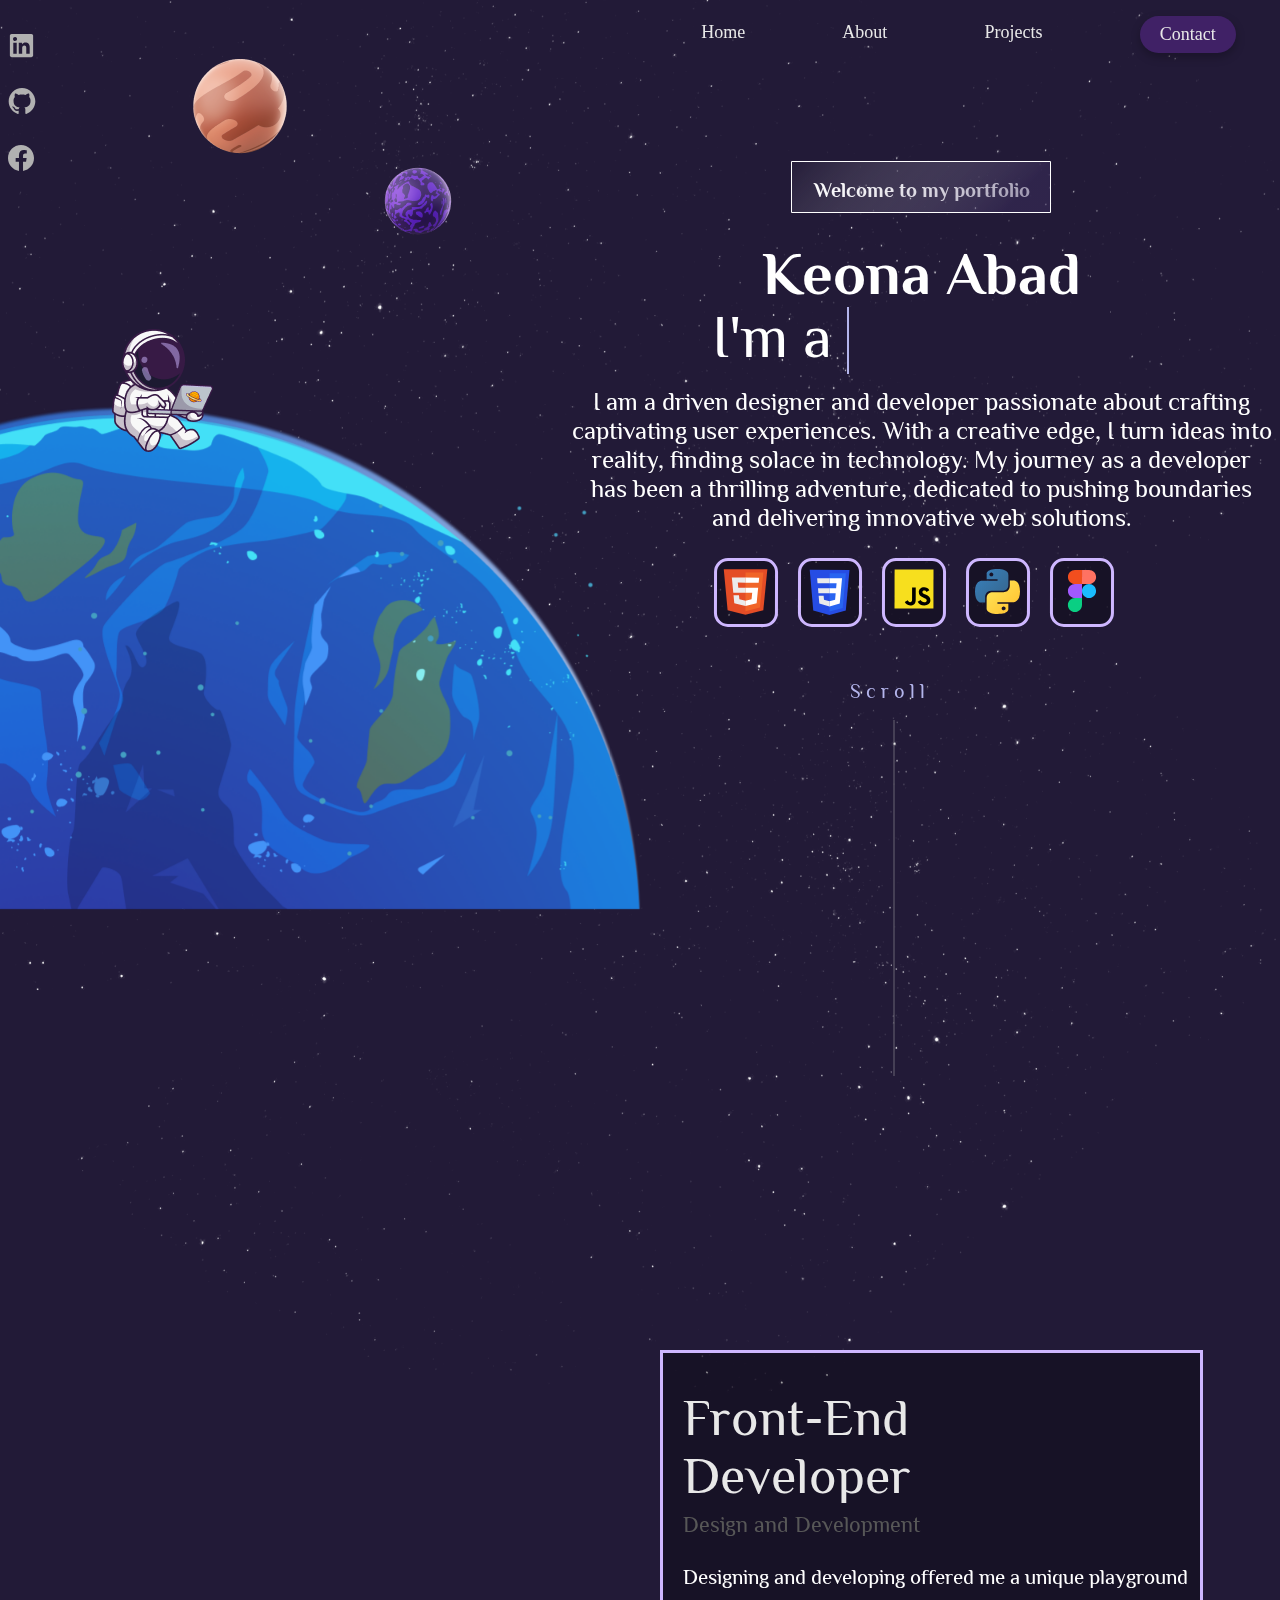
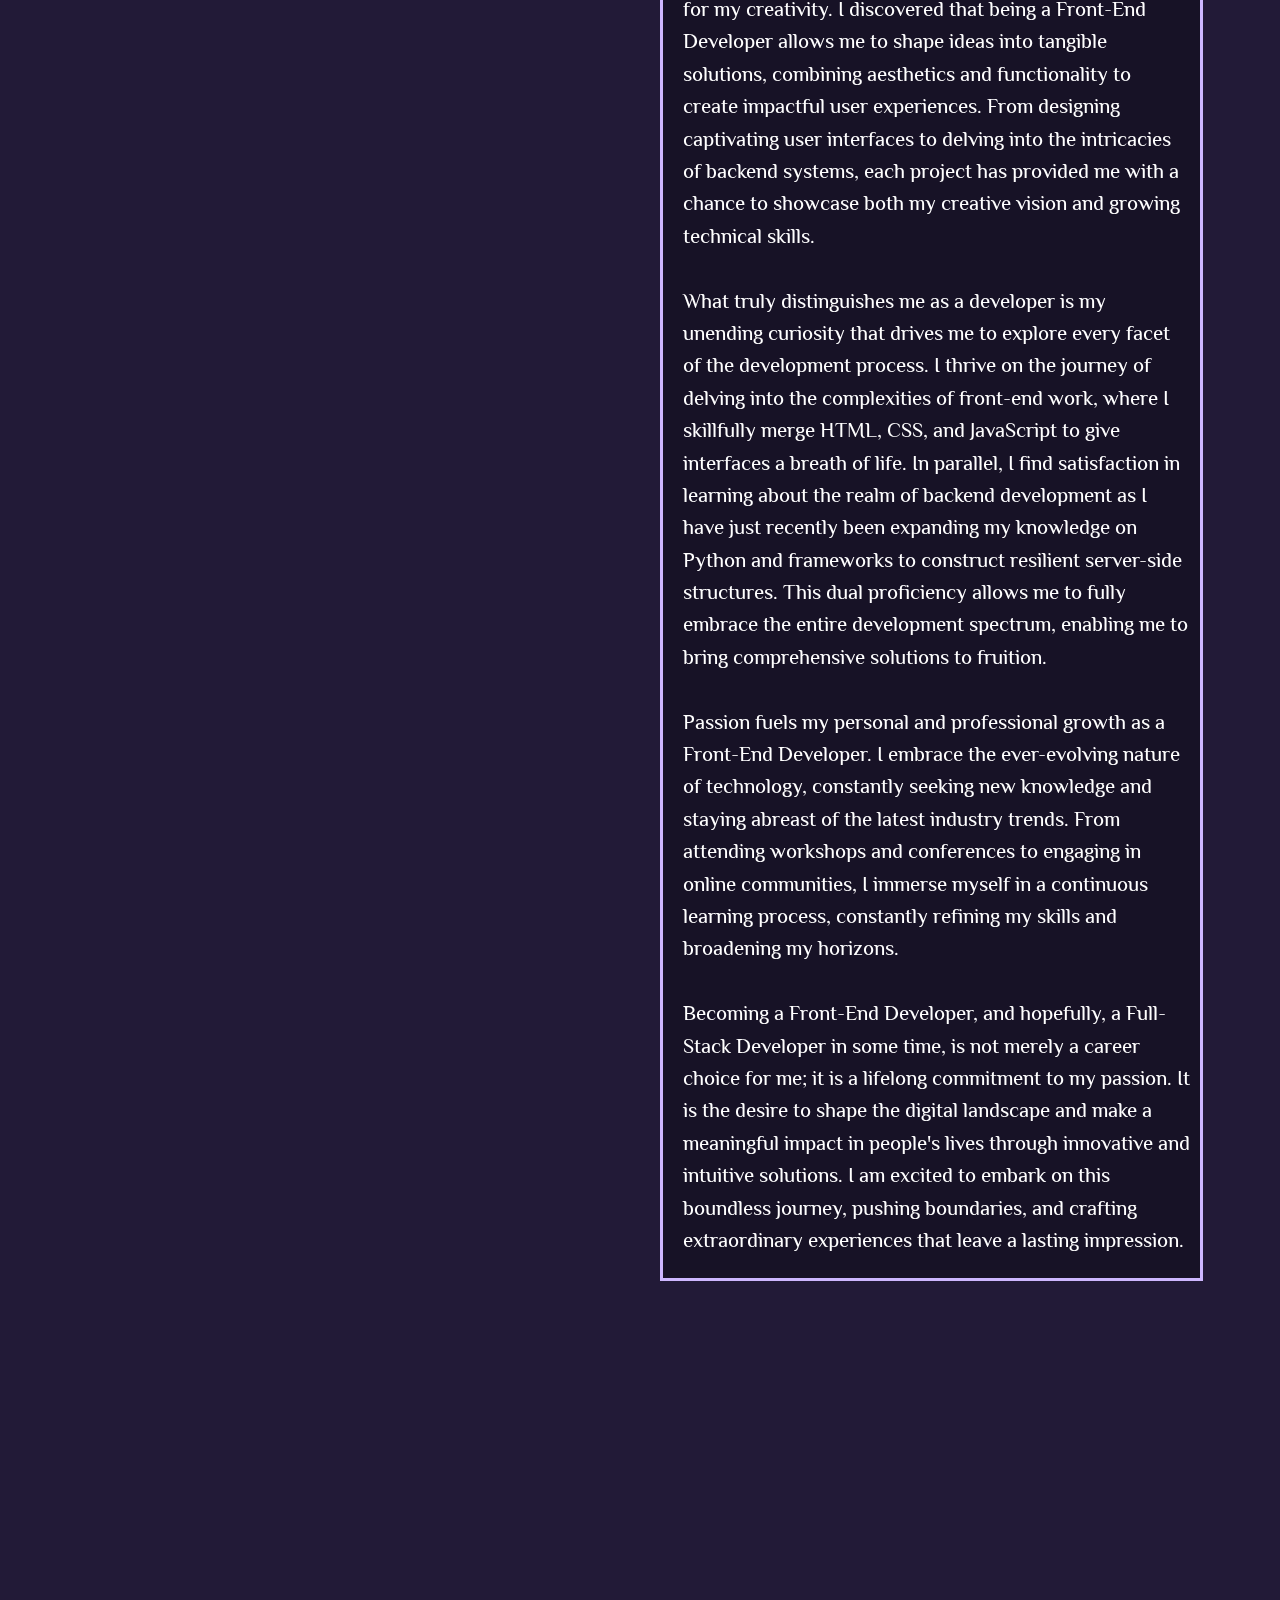
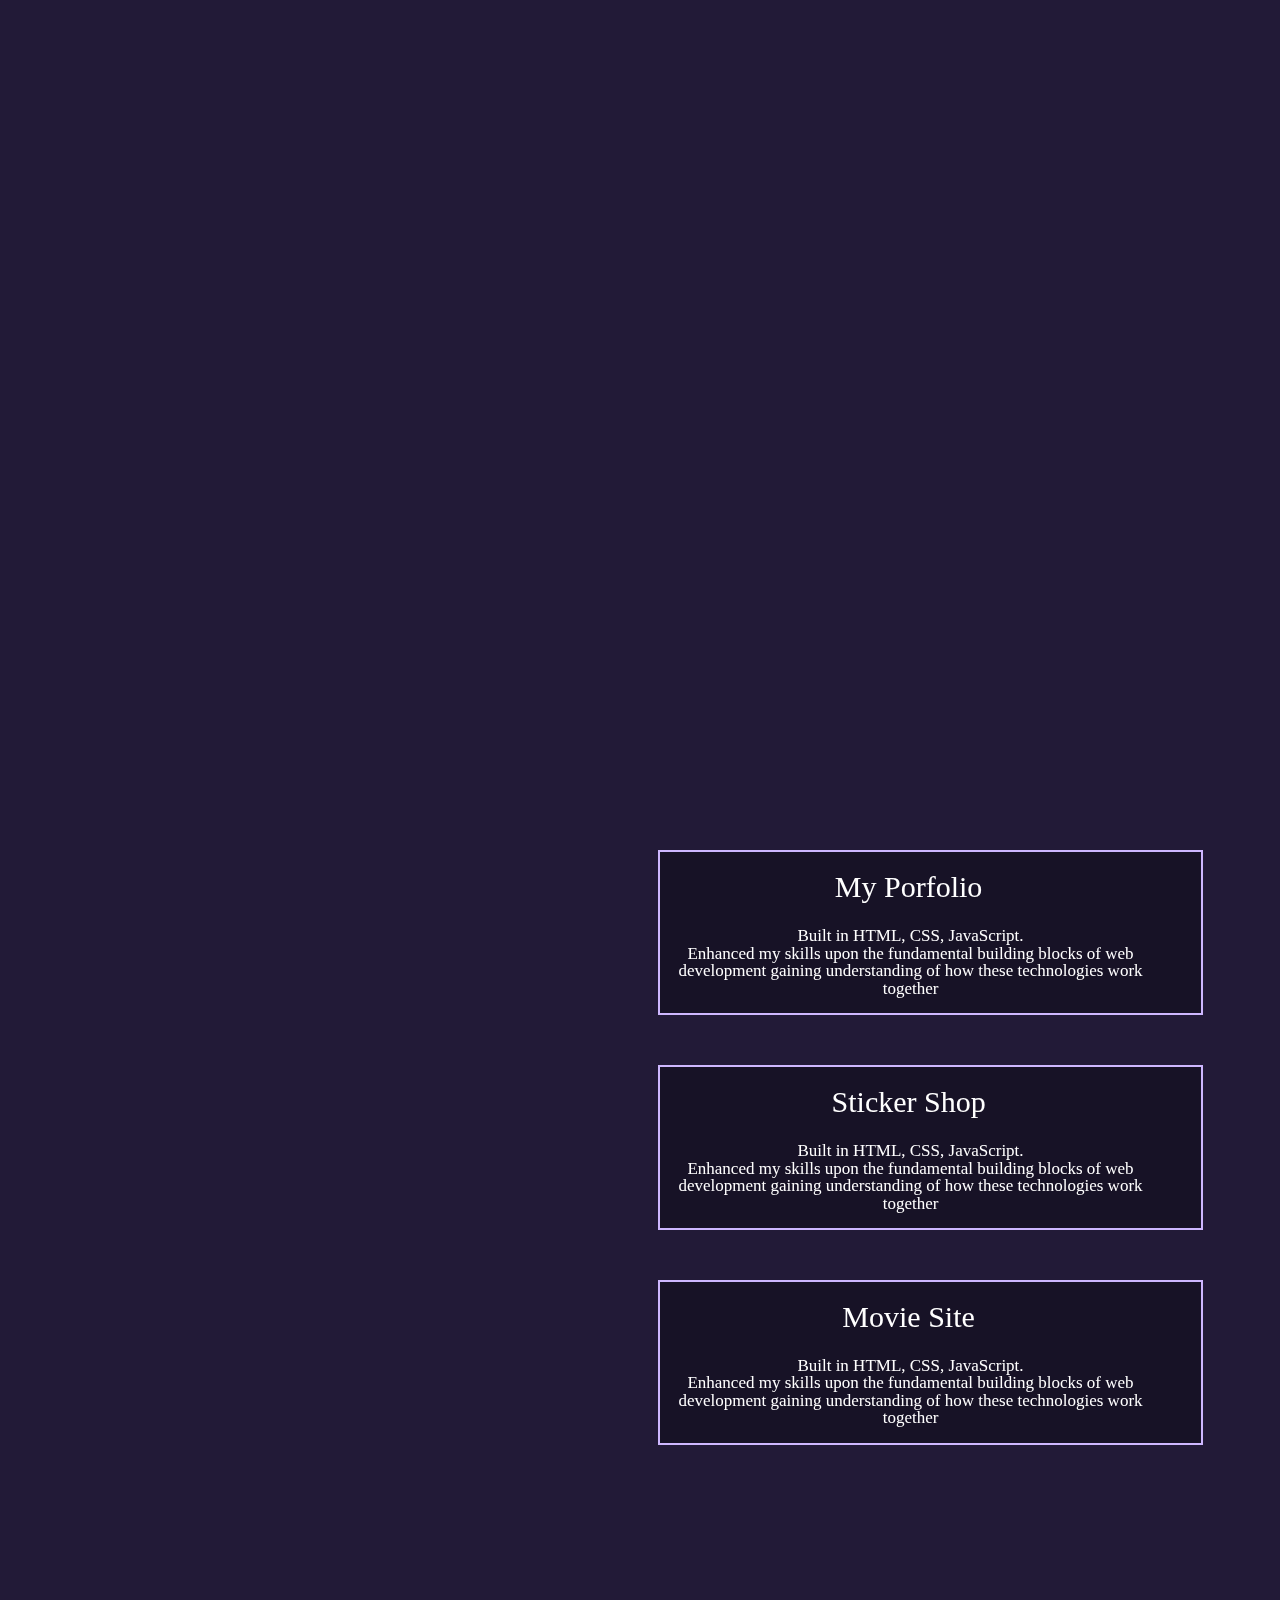
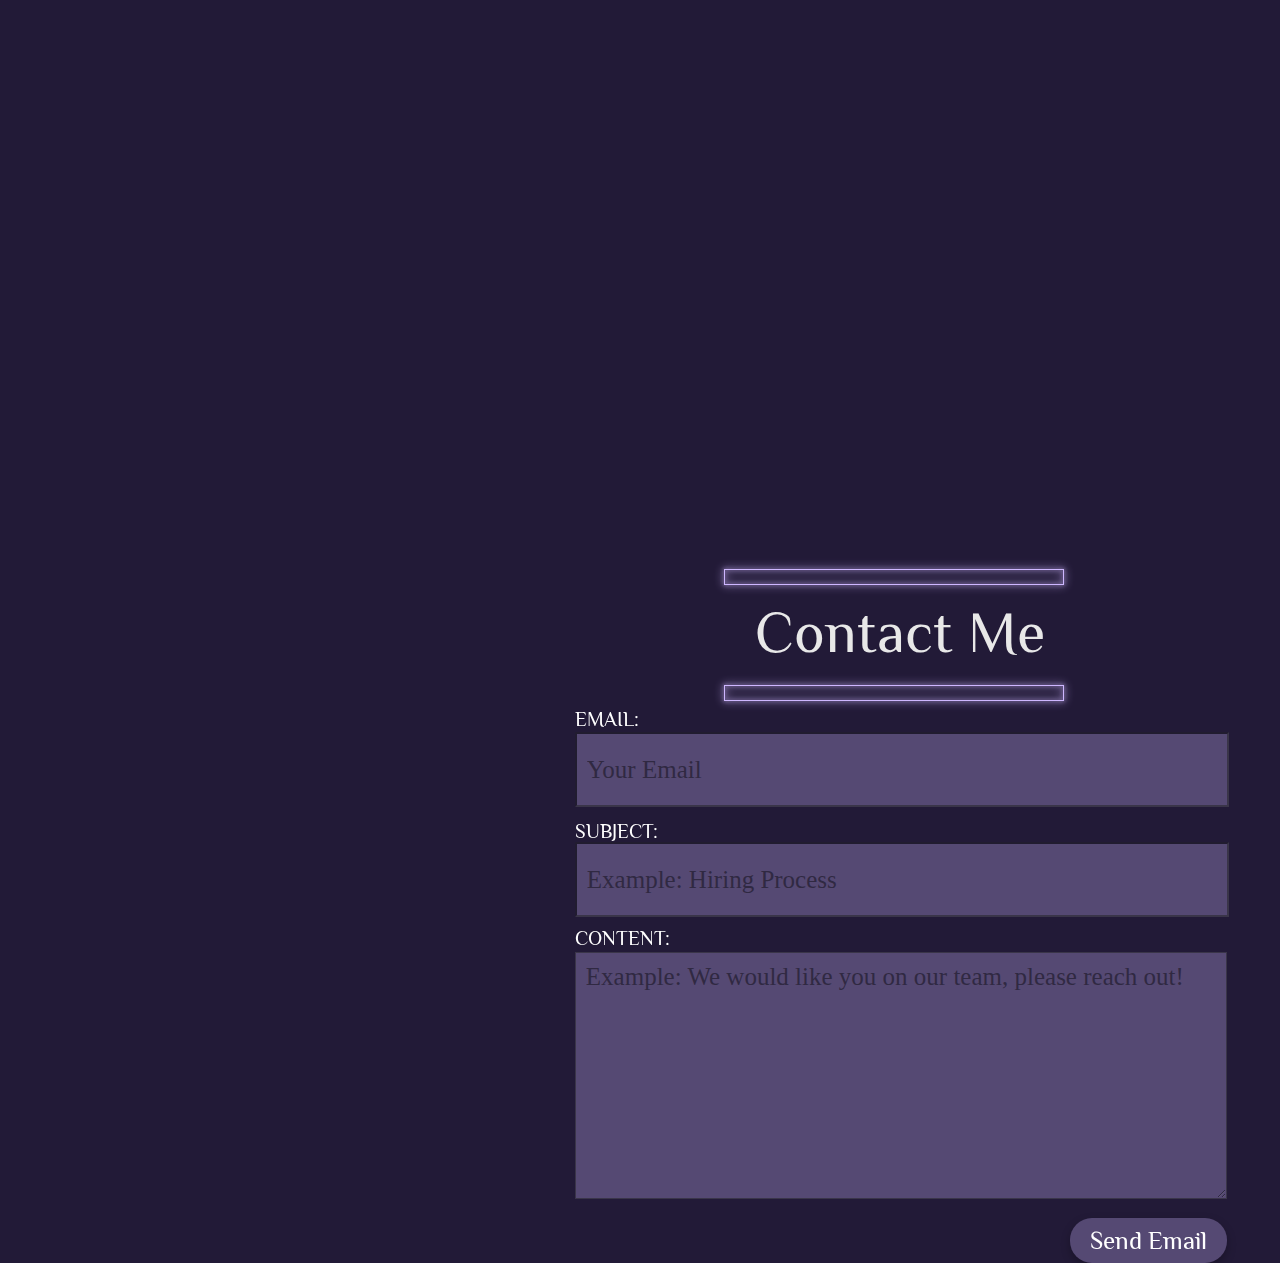
==== index.html @ b6c225ae "fixing up domains" ====
<!-- Main HTML -->
<!DOCTYPE html>
<html>
<head>
    <meta charset="utf-8">
    <meta name="viewport" content="width=device-width, initial-scale=1.0">

    <title> Keona Abad's Portfolio </title>

    <link rel="preconnect" href="https://fonts.googleapis.com">
    <link rel="preconnect" href="https://fonts.gstatic.com" crossorigin>
    <link href="https://fonts.googleapis.com/css2?family=Philosopher&display=swap" rel="stylesheet">
    
    <link rel="stylesheet" href="style.css">
</head>
<body>



<section id="Home" class="top-of-the-page"></section>





<!-- Navigation -->

<div class="navigation-bar" id="navigation-bar">
  <nav>
    <div class="navigation-bar-text">
      <a class="home-button" href="#Home">Home</a> 
      <a class="about-button" href="#About">About</a>
      <a class="projects-button" href="#Projects">Projects</a>
      <a class="contact-button" href="#Contact">Contact </a>
    </div>  
  </nav>
  
  <!-- Social Media Icons -->

<div class="social-media-container"> 
  <a href="https://www.linkedin.com/in/keona-abad-670a31284/" target="_blank">
      <svg class="linkedin" xmlns="http://www.w3.org/2000/svg" width="31" height="31" viewBox="0 0 31 31" fill="none">
          <path d="M27.125 5.58456V25.4154C27.125 25.8688 26.9449 26.3037 26.6243 26.6243C26.3037 26.9449 25.8688 27.125 25.4154 27.125H5.58456C5.13116 27.125 4.69632 26.9449 4.37572 26.6243C4.05511 26.3037 3.875 25.8688 3.875 25.4154V5.58456C3.875 5.13116 4.05511 4.69632 4.37572 4.37572C4.69632 4.05511 5.13116 3.875 5.58456 3.875L25.4154 3.875C25.8688 3.875 26.3037 4.05511 26.6243 4.37572C26.9449 4.69632 27.125 5.13116 27.125 5.58456V5.58456ZM10.7132 12.7647H7.29412V23.7059H10.7132V12.7647ZM11.021 9.00368C11.0228 8.74505 10.9736 8.4886 10.8763 8.24897C10.779 8.00934 10.6354 7.79122 10.4538 7.60707C10.2722 7.42292 10.0561 7.27635 9.81785 7.17572C9.57959 7.07509 9.32385 7.02238 9.06522 7.02059H9.00368C8.47773 7.02059 7.97332 7.22952 7.60142 7.60142C7.22952 7.97332 7.02059 8.47773 7.02059 9.00368C7.02059 9.52962 7.22952 10.034 7.60142 10.4059C7.97332 10.7778 8.47773 10.9868 9.00368 10.9868V10.9868C9.26232 10.9931 9.51969 10.9485 9.76107 10.8553C10.0024 10.7622 10.2231 10.6224 10.4104 10.444C10.5978 10.2655 10.7481 10.0519 10.8529 9.81533C10.9576 9.57876 11.0147 9.32387 11.021 9.06522V9.00368ZM23.7059 17.0591C23.7059 13.7699 21.6134 12.4912 19.5346 12.4912C18.8539 12.4571 18.1762 12.6021 17.5691 12.9116C16.962 13.2212 16.4466 13.6845 16.0744 14.2554H15.9787V12.7647H12.7647V23.7059H16.1838V17.8865C16.1344 17.2905 16.3221 16.6991 16.7063 16.2407C17.0904 15.7824 17.6398 15.4941 18.2353 15.4385H18.3652C19.4525 15.4385 20.2594 16.1223 20.2594 17.8455V23.7059H23.6785L23.7059 17.0591Z" fill="#B1B1B1"/>
      </svg>
  </a>
  <a href="https://github.com/keonaabad" target="_blank">
      <svg class="github" xmlns="http://www.w3.org/2000/svg" width="32" height="32" viewBox="0 0 32 32" fill="none">
          <path fill-rule="evenodd" clip-rule="evenodd" d="M16 2.99559C8.63335 2.99559 2.66669 8.96226 2.66669 16.3289C2.66669 22.2289 6.48335 27.2123 11.7834 28.9789C12.45 29.0956 12.7 28.6956 12.7 28.3456C12.7 28.0289 12.6834 26.9789 12.6834 25.8623C9.33335 26.4789 8.46669 25.0456 8.20002 24.2956C8.05002 23.9123 7.40002 22.7289 6.83335 22.4123C6.36669 22.1623 5.70002 21.5456 6.81669 21.5289C7.86669 21.5123 8.61669 22.4956 8.86669 22.8956C10.0667 24.9123 11.9834 24.3456 12.75 23.9956C12.8667 23.1289 13.2167 22.5456 13.6 22.2123C10.6334 21.8789 7.53335 20.7289 7.53335 15.6289C7.53335 14.1789 8.05002 12.9789 8.90002 12.0456C8.76669 11.7123 8.30002 10.3456 9.03335 8.51226C9.03335 8.51226 10.15 8.16226 12.7 9.87892C13.7667 9.57892 14.9 9.42892 16.0334 9.42892C17.1667 9.42892 18.3 9.57892 19.3667 9.87892C21.9167 8.14559 23.0334 8.51226 23.0334 8.51226C23.7667 10.3456 23.3 11.7123 23.1667 12.0456C24.0167 12.9789 24.5334 14.1623 24.5334 15.6289C24.5334 20.7456 21.4167 21.8789 18.45 22.2123C18.9334 22.6289 19.35 23.4289 19.35 24.6789C19.35 26.4623 19.3334 27.8956 19.3334 28.3456C19.3334 28.6956 19.5834 29.1123 20.25 28.9789C22.8969 28.0854 25.197 26.3842 26.8264 24.115C28.4559 21.8457 29.3326 19.1226 29.3334 16.3289C29.3334 8.96226 23.3667 2.99559 16 2.99559Z" fill="#B1B1B1"/>
      </svg>
  </a>
  <a href="https://www.facebook.com/profile.php?id=100074589649611" target="_blank">
      <svg class="facebook" xmlns="http://www.w3.org/2000/svg" width="26" height="26" viewBox="0 0 26 26" fill="none">
          <path d="M26 13.0789C26 5.8552 20.1803 0 13 0C5.81967 0 0 5.8552 0 13.0789C0 19.6083 4.7528 25.0189 10.9685 26V16.8601H7.66827V13.078H10.9685V10.1972C10.9685 6.91947 12.909 5.10813 15.8791 5.10813C17.3004 5.10813 18.7893 5.3638 18.7893 5.3638V8.5826H17.1487C15.5341 8.5826 15.0315 9.5914 15.0315 10.6262V13.0789H18.6368L18.0605 16.8593H15.0315V26C21.2472 25.0189 26 19.6083 26 13.0789Z" fill="#B1B1B1"/>
      </svg>
  </a>
</div>


</div>






<!-- Planet Images -->

<div class="random-planets">      
  <a href="#Top-of-Page" class="star-click">
  </a>
  <div class="red-planet-image" > <img src="Planet-13.png"> </div>
  <div class="purple-planet-image"><img src="Planet-8.png"> </div>
  
</div>





<!-- Welcoming Text on Home Page -->
<div class="entire-welcome-container">
  <div class="intro-text">
    <button class="welcome-button">

      <div class="welcome-gradient">
        <svg xmlns="http://www.w3.org/2000/svg" width="260" height="52" viewBox="0 0 260 52" fill="none">
          <path d="M0.5 0.5H259.5V51.5H0.5V0.5Z" fill="url(#paint0_linear_54_17043_1)" stroke="white"/>
          <defs>
            <linearGradient id="paint0_linear_54_17043_1" x1="-32.5" y1="26" x2="222.285" y2="265.481" gradientUnits="userSpaceOnUse">
              <stop stop-color="#3F3162"/>
              <stop offset="0.0001" stop-color="white" stop-opacity="0"/>
              <stop offset="0.560964" stop-color="#3F3162" stop-opacity="0.48"/>
            </linearGradient>
          </defs>
        </svg>
        <div class="welcome-gradient-2">
          <svg xmlns="http://www.w3.org/2000/svg" width="260" height="52" viewBox="0 0 260 52" fill="none">
            <path d="M0.500244 0.499969H259.5V51.5H0.500244V0.499969Z" fill="url(#paint0_linear_54_17043_2)" stroke="white"/>
            <defs>
              <linearGradient id="paint0_linear_54_17043_2" x1="360.5" y1="-118.5" x2="44.2345" y2="108.15" gradientUnits="userSpaceOnUse">
                <stop stop-color="#314262"/>
                <stop offset="0.0001" stop-color="white" stop-opacity="0"/>
                <stop offset="0.560964" stop-color="#3F3162" stop-opacity="0.48"/>
              </linearGradient>
            </defs>
          </svg>
        </div>
      </div>

      <div class="spacing-intro-text">
        <h2 class="welcome-text">Welcome to my portfolio</h2>
        <div class="name-and-occupation">
          <h2 class="keona-abad">Keona Abad</h2>
          <div class="wrapper">
            <div class="static-txt">I'm a</div>
                <ul class="dynamic-txt">
                    <li><span>Developer</span></li>
                    <li><span>Designer</span></li>
                    <li><span class="writer-gap">Coder</span></li>
                    <li><span class="student-gap">Student</span></li>
                </ul>
        </div>


          </div>
        </div>
        <p class="brief-about-me">I am a driven designer and developer passionate about crafting captivating user experiences. With a creative edge, I turn ideas into reality, finding solace in technology. My journey as a developer has been a thrilling adventure, dedicated to pushing boundaries and delivering innovative web solutions.</p>
      </div>
    </button>
    <div class="tech-stack-container">
      <div class="html-box">
          <svg xmlns="http://www.w3.org/2000/svg" width="45" height="46" viewBox="0 0 45 46" fill="none">
              <path d="M4.66447 41.2377L0.698334 0.222229H44.3018L40.3356 41.2156L22.464 45.7778" fill="#E44D26"/>
              <path d="M22.4999 42.29V3.58884H40.3234L36.9222 38.5805" fill="#F16529"/>
              <path d="M8.79884 8.60486H22.5V13.6321H14.7841L15.2889 18.7812H22.5V23.7974H10.2891L8.79884 8.60486ZM10.5295 26.3221H16.01L16.3946 30.3417L22.5 31.8477V37.0965L11.2987 34.2174" fill="#EBEBEB"/>
              <path d="M36.1529 8.60486H22.4757V13.6321H35.6481L36.1529 8.60486ZM35.1553 18.7812H22.4757V23.8085H29.2061L28.5692 30.3417L22.4757 31.8477V37.0743L33.653 34.2174" fill="white"/>
            </svg>
      </div>
      <div class="css-box">
          <svg xmlns="http://www.w3.org/2000/svg" width="41" height="46" viewBox="0 0 41 46" fill="none">
              <path d="M40.4576 0.888885L36.8339 41.4842L20.5449 46L4.30084 41.4905L0.680923 0.888885H40.4576Z" fill="#264DE4"/>
              <path d="M33.7315 38.8992L36.8283 4.20868H20.5693V42.5483L33.7315 38.8992Z" fill="#2965F1"/>
              <path d="M8.97952 19.2672L9.42583 24.2468H20.5693V19.2672H8.97952Z" fill="#EBEBEB"/>
              <path d="M20.5693 9.18829H20.5521H8.08273L8.5354 14.168H20.5693V9.18829Z" fill="#EBEBEB"/>
              <path d="M20.5693 37.3806V32.1997L20.5474 32.2055L15.0016 30.7081L14.6471 26.7366H11.9522H9.6483L10.3459 34.5553L20.5463 37.387L20.5693 37.3806Z" fill="#EBEBEB"/>
              <path d="M26.6839 24.2467L26.1059 30.7049L20.5521 32.204V37.3847L30.7606 34.5554L30.8355 33.7141L32.0056 20.6043L32.1271 19.2672L33.0261 9.18829H20.5521V14.168H27.5689L27.1158 19.2672H20.5521V24.2467H26.6839Z" fill="white"/>
            </svg>
      </div>
      <div class="javascript-box">
          <svg xmlns="http://www.w3.org/2000/svg" width="40" height="40" viewBox="0 0 40 40" fill="none">
              <path d="M39.4444 0.555542H0.555554V39.4444H39.4444V0.555542Z" fill="#F7DF1E"/>
              <path d="M26.679 30.9377C27.4623 32.2167 28.4815 33.1568 30.2839 33.1568C31.7981 33.1568 32.7654 32.4 32.7654 31.3543C32.7654 30.1012 31.7716 29.6574 30.1049 28.9284L29.1914 28.5364C26.5543 27.413 24.8025 26.0056 24.8025 23.0303C24.8025 20.2895 26.8907 18.2031 30.1543 18.2031C32.4778 18.2031 34.1481 19.0117 35.3518 21.129L32.5062 22.9562C31.8796 21.8327 31.2037 21.3901 30.1543 21.3901C29.0839 21.3901 28.4055 22.0691 28.4055 22.9562C28.4055 24.0525 29.0846 24.4963 30.6525 25.1753L31.566 25.5667C34.671 26.8982 36.4241 28.2556 36.4241 31.3074C36.4241 34.5975 33.8395 36.4 30.3685 36.4C26.9747 36.4 24.7821 34.7827 23.7093 32.663L26.679 30.9377ZM13.7697 31.2543C14.3438 32.2728 14.866 33.134 16.1216 33.134C17.3222 33.134 18.0796 32.6642 18.0796 30.8377V18.4117H21.7339V30.887C21.7339 34.671 19.5154 36.3932 16.2772 36.3932C13.3512 36.3932 11.6568 34.879 10.7951 33.0553L13.7697 31.2543Z" fill="black"/>
            </svg>
      </div>
      <div class="python-box">
          <svg xmlns="http://www.w3.org/2000/svg" width="45" height="45" viewBox="0 0 45 45" fill="none">
              <path d="M22.3379 0.117004C10.9141 0.117004 11.6273 5.07105 11.6273 5.07105L11.64 10.2036H22.5416V11.7445H7.3101C7.3101 11.7445 0 10.9155 0 22.442C0 33.9689 6.38044 33.5601 6.38044 33.5601H10.1883V28.2112C10.1883 28.2112 9.98298 21.8307 16.4669 21.8307H27.2792C27.2792 21.8307 33.354 21.9289 33.354 15.9597V6.09005C33.354 6.09005 34.2766 0.117004 22.3379 0.117004ZM16.3268 3.56854C16.5844 3.5683 16.8395 3.61887 17.0776 3.71735C17.3156 3.81583 17.5319 3.96028 17.714 4.14243C17.8962 4.32459 18.0407 4.54088 18.1391 4.77893C18.2376 5.01697 18.2882 5.2721 18.2879 5.52971C18.2882 5.78732 18.2376 6.04245 18.1391 6.2805C18.0407 6.51854 17.8962 6.73483 17.714 6.91699C17.5319 7.09915 17.3156 7.2436 17.0776 7.34208C16.8395 7.44055 16.5844 7.49112 16.3268 7.49089C16.0692 7.49112 15.814 7.44055 15.576 7.34208C15.3379 7.2436 15.1216 7.09915 14.9395 6.91699C14.7573 6.73483 14.6129 6.51854 14.5144 6.2805C14.4159 6.04245 14.3654 5.78732 14.3656 5.52971C14.3654 5.2721 14.4159 5.01697 14.5144 4.77893C14.6129 4.54088 14.7573 4.32459 14.9395 4.14243C15.1216 3.96028 15.3379 3.81583 15.576 3.71735C15.814 3.61887 16.0692 3.5683 16.3268 3.56854V3.56854Z" fill="url(#paint0_linear_3_34)"/>
              <path d="M22.6623 44.883C34.0861 44.883 33.3728 39.929 33.3728 39.929L33.3601 34.7966H22.4584V33.2557H37.6899C37.6899 33.2557 45 34.0847 45 22.5578C45 11.0311 38.6196 11.4399 38.6196 11.4399H34.8117V16.7886C34.8117 16.7886 35.017 23.1691 28.5331 23.1691H17.7208C17.7208 23.1691 11.646 23.0709 11.646 29.0403V38.9102C11.646 38.9102 10.7236 44.883 22.6621 44.883H22.6623ZM28.6734 41.4318C28.4158 41.4321 28.1607 41.3815 27.9226 41.283C27.6846 41.1846 27.4683 41.0401 27.2861 40.8579C27.104 40.6758 26.9595 40.4595 26.861 40.2214C26.7626 39.9834 26.712 39.7283 26.7122 39.4707C26.712 39.213 26.7625 38.9579 26.861 38.7198C26.9595 38.4818 27.1039 38.2654 27.2861 38.0833C27.4682 37.9011 27.6845 37.7566 27.9226 37.6581C28.1606 37.5597 28.4158 37.5091 28.6734 37.5093C28.931 37.5091 29.1861 37.5596 29.4242 37.6581C29.6622 37.7566 29.8785 37.901 30.0607 38.0832C30.2428 38.2654 30.3873 38.4817 30.4858 38.7197C30.5843 38.9577 30.6348 39.2129 30.6346 39.4705C30.6348 39.7281 30.5843 39.9832 30.4858 40.2213C30.3873 40.4593 30.2428 40.6756 30.0607 40.8578C29.8785 41.0399 29.6622 41.1844 29.4242 41.2829C29.1861 41.3813 28.931 41.4319 28.6734 41.4317V41.4318Z" fill="url(#paint1_linear_3_34)"/>
              <defs>
                <linearGradient id="paint0_linear_3_34" x1="4.32448" y1="4.14343" x2="26.6251" y2="26.2216" gradientUnits="userSpaceOnUse">
                  <stop stop-color="#387EB8"/>
                  <stop offset="1" stop-color="#366994"/>
                </linearGradient>
                <linearGradient id="paint1_linear_3_34" x1="18.0126" y1="18.3207" x2="41.961" y2="40.9598" gradientUnits="userSpaceOnUse">
                  <stop stop-color="#FFE052"/>
                  <stop offset="1" stop-color="#FFC331"/>
                </linearGradient>
              </defs>
            </svg>
      </div>
      <div class="figma-box">
          <svg xmlns="http://www.w3.org/2000/svg" width="30" height="44" viewBox="0 0 30 44" fill="none">
              <path d="M7.96297 43.1111C11.8474 43.1111 15 39.9585 15 36.0741V29.0371H7.96297C4.07853 29.0371 0.925934 32.1897 0.925934 36.0741C0.925934 39.9585 4.07853 43.1111 7.96297 43.1111Z" fill="#0ACF83"/>
              <path d="M0.925934 21.9999C0.925934 18.1155 4.07853 14.9629 7.96297 14.9629H15V29.037H7.96297C4.07853 29.037 0.925934 25.8844 0.925934 21.9999Z" fill="#A259FF"/>
              <path d="M0.925934 7.92592C0.925934 4.04148 4.07853 0.888885 7.96297 0.888885H15V14.963H7.96297C4.07853 14.963 0.925934 11.8104 0.925934 7.92592Z" fill="#F24E1E"/>
              <path d="M15 0.888885H22.037C25.9215 0.888885 29.0741 4.04148 29.0741 7.92592C29.0741 11.8104 25.9215 14.963 22.037 14.963H15V0.888885Z" fill="#FF7262"/>
              <path d="M29.0741 21.9999C29.0741 25.8844 25.9215 29.037 22.037 29.037C18.1526 29.037 15 25.8844 15 21.9999C15 18.1155 18.1526 14.9629 22.037 14.9629C25.9215 14.9629 29.0741 18.1155 29.0741 21.9999Z" fill="#1ABCFE"/>
            </svg>
      </div>
  </div>
      <div class="scroll-text">Scroll</div>
      <div class="scroll-line"></div>
  </div>









<!-- Earth and Spaceman -->
<div class="earth-and-spaceman-position">
  <div class="earth-and-spaceman">
    <img class="spaceman" src="Spaceman.png" alt="Spaceman that will be sitting on the moon">
    <img class="earth-image" src="Earth (4).png" alt="Image of the Earth">
  </div>
</div>



<!-- Backround Stars -->
<img class="background-stars" src="stars.png">
<img class="background-stars2" src="stars.png">





<!-- About -->
<section id="About" class="about-section"></section>
<div class="about-me-block">
    <div class="about-me-paragraph-text">
        <div><h1 class="front-end-developer-text">Front-End <br>Developer</h1></div>
        <div class="design-and-development-placement"><h3 class="design-and-development-text">Design and Development</h3></div>
        <div class="my-name-is-keona-placement"><p class="my-name-is-keona-text">
            Designing and developing offered me a unique playground for my creativity. I  discovered that being a Front-End Developer allows me to shape ideas into tangible 
            solutions, combining aesthetics and functionality to create impactful user experiences. From designing captivating user interfaces to delving into the intricacies of backend systems, 
            each project has provided me with a chance to showcase both my creative vision and growing technical skills.
            <br>  
            <br>

            What truly distinguishes me as a developer is my unending curiosity that drives me to explore every facet of the development process.
            I thrive on the journey of delving into the complexities of front-end work, where I skillfully merge HTML, CSS, and JavaScript to give  interfaces a breath 
            of life. In parallel, I find  satisfaction in learning about the realm of backend development as I have just recently been expanding my knowledge on Python and frameworks to construct 
            resilient server-side structures. 
            This dual proficiency allows me to fully embrace the entire development spectrum, enabling me to bring comprehensive solutions to fruition.
            <br>
            <br>
            Passion fuels my personal and professional growth as a Front-End Developer. I embrace  the ever-evolving nature of technology, constantly seeking new 
            knowledge and staying  abreast of the latest industry trends. From attending workshops and conferences to  engaging in online communities, I immerse myself in 
            a continuous learning process,   constantly refining my skills and broadening my horizons.
            <br>
            <br>
            Becoming a Front-End Developer, and hopefully, a Full-Stack Developer in some time, is not merely a career choice for me; it is a lifelong  commitment to my passion. 
            It is the desire to shape the digital landscape and make a  meaningful impact in people's lives through innovative and intuitive solutions. 
            I am  excited to embark on this boundless journey, pushing boundaries, and crafting  extraordinary experiences that leave a lasting impression.
          </p></div>
    </div>

</div>
    




      


<!-- Projects -->
<section id="Projects" class="projects-section"></section>
<div class="entire-projects-block">
  <a href="project1.html" target="_blank"> 
    <div class="project-one-box">
    <div class="project-one-text-container">
        <h1 class="project-title">My Porfolio</h1>
        <h2 class="project-description">Built in HTML, CSS, JavaScript.<br> 
            Enhanced my skills upon the fundamental building blocks of web development gaining 
            understanding of how these technologies work together</h2>
    </div>
 </div></a>
 <a href="project2.html" target="_blank" >
  <div class="project-two-box">
    <div class="project-two-text-container">
        <h1 class="project-two-title">Sticker Shop</h1>
        <h2 class="project-two-description">Built in HTML, CSS, JavaScript.<br> 
            Enhanced my skills upon the fundamental building blocks of web development gaining 
            understanding of how these technologies work together</h2>
    </div>
 </div>
 </a>

   <div class="project-three-box">
    <a href="project3.html" target="_blank">
      <div class="project-three-text-container">
          <h1 class="project-three-title">Movie Site</h1>
          <h2 class="project-three-description">Built in HTML, CSS, JavaScript.<br> 
              Enhanced my skills upon the fundamental building blocks of web development gaining 
              understanding of how these technologies work together</h2>
            </a>
      </div>
   </div>
</div>







<!-- Contact -->
<section id="Contact" class="contact-section"></section>
<div class="entire-contact-me-containter">
  <div class="contact-me-with-lines">
      <div class="contact-me-text-edit">Contact Me </div>
      <div class="both-contact-me-rectangles">
          <div class="contact-me-top-rectangle"><svg xmlns="http://www.w3.org/2000/svg" width="348" height="24" viewBox="0 0 348 24" fill="none">
              <g filter="url(#filter0_d_21_7291)">
              <path d="M4.5 4.5H343.5V19.5H4.5V4.5Z" stroke="#CEB7FF" shape-rendering="crispEdges"/>
              </g>
              <defs>
              <filter id="filter0_d_21_7291" x="0" y="0" width="348" height="24" filterUnits="userSpaceOnUse" color-interpolation-filters="sRGB">
              <feFlood flood-opacity="0" result="BackgroundImageFix"/>
              <feColorMatrix in="SourceAlpha" type="matrix" values="0 0 0 0 0 0 0 0 0 0 0 0 0 0 0 0 0 0 127 0" result="hardAlpha"/>
              <feOffset/>
              <feGaussianBlur stdDeviation="2"/>
              <feComposite in2="hardAlpha" operator="out"/>
              <feColorMatrix type="matrix" values="0 0 0 0 0.807843 0 0 0 0 0.717647 0 0 0 0 1 0 0 0 1 0"/>
              <feBlend mode="normal" in2="BackgroundImageFix" result="effect1_dropShadow_21_7291"/>
              <feBlend mode="normal" in="SourceGraphic" in2="effect1_dropShadow_21_7291" result="shape"/>
              </filter>
              </defs>
              </svg>
          </div>
          <div class="contact-me-bottom-rectangle"><svg xmlns="http://www.w3.org/2000/svg" width="348" height="24" viewBox="0 0 348 24" fill="none">
              <g filter="url(#filter0_d_21_7291)">
              <path d="M4.5 4.5H343.5V19.5H4.5V4.5Z" stroke="#CEB7FF" shape-rendering="crispEdges"/>
              </g>
              <defs>
              <filter id="filter0_d_21_7291" x="0" y="0" width="348" height="24" filterUnits="userSpaceOnUse" color-interpolation-filters="sRGB">
              <feFlood flood-opacity="0" result="BackgroundImageFix"/>
              <feColorMatrix in="SourceAlpha" type="matrix" values="0 0 0 0 0 0 0 0 0 0 0 0 0 0 0 0 0 0 127 0" result="hardAlpha"/>
              <feOffset/>
              <feGaussianBlur stdDeviation="2"/>
              <feComposite in2="hardAlpha" operator="out"/>
              <feColorMatrix type="matrix" values="0 0 0 0 0.807843 0 0 0 0 0.717647 0 0 0 0 1 0 0 0 1 0"/>
              <feBlend mode="normal" in2="BackgroundImageFix" result="effect1_dropShadow_21_7291"/>
              <feBlend mode="normal" in="SourceGraphic" in2="effect1_dropShadow_21_7291" result="shape"/>
              </filter>
              </defs>
              </svg>
          </div>
      </div>
      <form action="https://formsubmit.co/b4395b645ca37d7c784f0ef1d1a59946" method="POST">
        <input type="email" class="email-box" name="email" placeholder="Your Email" required="">
        <input type="text" class="subject-box" name="subject" placeholder="Example: Hiring Process" required="">
        <textarea class="content-box" name="content" placeholder="Example: We would like you on our team, please reach out!" required></textarea>
        <button type="submit" class="send-email-button">Send Email</button>
        <input type="hidden" name="_next" value="https://keonaabad.github.io/portfolio/success.html" target="_blank">
        <input type="text" name="_honey" style="display: none;">
        <input type="hidden" name="_captcha" value="false">
      </form>
      

      <div class="email-text">EMAIL:</div>
      <div class="subject-text">SUBJECT:</div>
      <div class="content-text">CONTENT:</div>
  </div>
</div>









<script src="script.js"></script>
</body>
</html>
---- style.css ----
/* Main HTML*/
body {
    margin: 0;
    padding: 0;
    background-color: #221A37;
    font-family: "Arial", sans-serif;
    color: #E8E8E8;
    overflow-x: hidden; /* Hide horizontal scrollbar */
    zoom: 1;

}


button {
    border: none;
    background-color: transparent;
}


html, body {
    margin: 0;
    padding: 0;
    height: 100%;
  }
  

  a {
    text-decoration: none;
  }
/* End of Main HTML*/

.top-of-the-page{
  position: absolute;
  bottom: 1000px

}



/* Social Media Icons */
.social-media-container{
  position:fixed;
  display: flex;
  flex-direction:column;
  gap: 20px;
  margin-right: 95.5%;
  margin-top: 130px
}

.facebook{
  margin-left: 2px;
  margin-top: 4px
}
/* End of Social Media Icons */

/* Navigation */

.navigation-bar {
    position: absolute;
    top: 1%;
    left: 0;
    right: 20px;
    display: flex;
    justify-content: flex-end;
    align-items: center;
    z-index: 100; 
    margin-top: 1%
  }
  


.contact-button{
    color: var(--text-white, #E8E8E8);
    font-family: Alata;
    font-size: 18px;
    font-style: normal;
    font-weight: 400;
    line-height: normal;
    margin-right: 10%;
}

.about-button,
.home-button,
.projects-button,
.courses-button,
.navigation-bar-text button {
  color: var(--text-white, #E8E8E8);
  font-family: Alata;
  font-size: 18px;
  font-style: normal;
  font-weight: 400;
  line-height: normal;
  margin-right: 10%;
  position: relative; 
}


.about-button::before,
.home-button::before,
.projects-button::before,
.courses-button::before,
.navigation-bar-text button::before {
  content: ""; 
  position: absolute;
  top: -15%;
  left: -25%;
  width: 150%;
  height: 110%;
  background-color: #40216698; 
  z-index: -1; 
  border-radius: 15px; 
  display: none; 
}

.about-button:hover::before,
.home-button:hover::before,
.projects-button:hover::before,
.courses-button:hover::before,
.navigation-bar-text button:not(.contact-button):hover::before {
  display: block;
}


.navigation-bar-text{
  display: flex;
  justify-content: flex-end;
  gap: 30%;
}


.contact-button{
    border-radius: 22px;
    background: var(--button-background, #402166);
    box-shadow: 0px 4px 10px 0px rgba(0, 0, 0, 0.25);
    padding: 8px 20px;
    justify-content: center;
    align-items: center;
    margin-top: -2.5%
}
/* End of Navigation */




/* Intro Section */
.entire-welcome-container{
  margin-right: 10%;

}


.intro-text{
    display: flex;
    flex-direction:column;
    justify-content:center;
    align-items:center;
    
}

.welcome-text,
.keona-abad,
.brief-about-me{
    font-family: Philosopher;
    color: white
}

.what-i-am{
  color:#b4b5ec;
  font-family: Philosopher;
  
}

.student-gap{
  position: relative;
  top: -6px
}
.writer-gap{
  position: relative;
  top: -5px
}
.wrapper{
    display: inline-flex;
    align-items: baseline;
    margin-left: 140px;
    margin-top: 10px

}

.wrapper .static-txt{
    font-family: Philosopher;
    color: white;
    font-size: 60px;
    
}
.wrapper .dynamic-txt{
margin-left: -25px;
height: 70px;
line-height: 60px;
overflow: hidden;
text-align: left;
}
    .dynamic-txt li{
    list-style: none;
    color:#b4b5ec;
    font-family: Philosopher;
    font-size: 60px;
    font-weight: 200px;
    margin-bottom: 25px;
    position: relative;
    top: 0;
    animation: slide 6s steps(4) infinite;
}

@keyframes slide{
    100%{
        top: -330px;

    }
}

.dynamic-txt li span{
    position: relative;
}
.dynamic-txt li span::after{
    content:"";
    position: absolute;
    height: 100%;
    left:0;
    width: 100%;
    background: #221A37;
    border-left: 2px solid #b4b5ec;
    animation: typing 1.5s steps(10) infinite;
}

@keyframes typing{
    100%{
        left: 100%;
        margin: 0 -45px 0 45px
    }
}

.keona-abad{
  margin-bottom: -50px
}

.name-and-occupation{
    display: flex;
    flex-direction: column;
    font-size: 300%
  
}

.brief-about-me{
  position: relative;
  z-index: 2;
    text-align:center;
    margin-top: -30px;
    font-size: 190%;
    width: 700px
}

.welcome-text{
    margin-bottom: -1.5%
}

.welcome-button {
    position: relative;
  }
  
  .welcome-gradient {
    position: absolute;
    top: 0;
    left: 225px;
  }
  

.welcome-gradient-2 {
  opacity: 0;
  position: absolute;
  top: 0;
  left: 0;

  transition: opacity .5s ease;
}


.welcome-gradient:hover .welcome-gradient-2 {
  opacity: 1;
}

  .welcome-text {
    font-family: Philosopher;
    color: white;
    text-align: center;
    z-index: 1;
  }
  

.intro-text{
    display:flex;
    margin-left: 60%;
    margin-top: 14%
}

.tech-stack-container{
  position: absolute;
  display: flex;
  right: 13%;
  gap: 20px
}

.html-box,
.css-box,
.javascript-box,
.python-box,
.figma-box{
  width: 57.888px;
  height: 62.713px;
  transform: rotate(90.113deg);
  flex-shrink: 0;
  border-radius: 14px;
  border: 3px solid #CEB7FF;
  background: rgba(0, 0, 0, 0.30);
  background-position: center; 
  rotate: 270deg;
  text-align: center;
}

.tech-stack-container svg{
  margin-top: 8px
}


.html-box:hover,
.css-box:hover,
.javascript-box:hover,
.python-box:hover,
.figma-box:hover{
  background: var(--button-background, #ceb7ff94);
}

.scroll-text{
  letter-spacing: 5px ;
  color:#b4b5ec;
  font-family: Philosopher;
  font-size: 20px;
  font-weight: 200px;
  margin-bottom: 25px;
  position: absolute;
  right: 350px;
  top: 680px
}

.scroll-line{
  position: absolute;
  right: 385px;
  top: 720px;
width: 2px;
height: 356px;
background: #a8a8a845;

}
/* End of Intro Section */
  



/* Earth Planets and Spaceman */
.earth-image{
  height: auto;
  width: 80%
}

  .earth-and-spaceman-position {
    position: fixed;
    bottom: 0;
    left: 0;
    margin-left: 0%;
    margin-bottom: -1%
    
  }
  
  .earth-and-spaceman {
    position: relative;
  }

  .spaceman {
    position: absolute;
    top: -15%; 
    left: 14%; 
    z-index: 2; 
  }
  

  .red-planet-image{
    margin-left: 200%;
    margin-top: 60%;
    animation: floatAnimation 15s ease-in-out infinite;
    border-radius: 150%; 
  }
  

  @keyframes floatAnimation {
    0%, 100% {
      transform: translateX(0) translateY(0);
    }
    25% {
      transform: translateX(20px) translateY(-20px);
    }
    50% {
      transform: translateX(0) translateY(0);
    }
    75% {
      transform: translateX(-20px) translateY(20px);
    }
  }

  .purple-planet-image{
    margin-left: 400%;
    margin-top: 10%;
    animation: floatAnimation1 16s ease-in-out infinite;
  }

  @keyframes floatAnimation1 {
    0%, 100% {
      transform: translateY();
    }
    50% {
      transform: translateY(-30px);
    }
  }
  .random-planets{
    position: fixed;
    top: 0px
  }

  .background-stars {
    position: fixed;
    top: 0;
    left: 0;
    width: 100%;
    height: 100%;
    z-index: -1;
    animation: floatAnimationstars 20s ease-in-out infinite;
    
  }

  .background-stars2 {
    position: fixed;
    margin-left:00px;
    margin-top: 500px; 
    top: 0;
    left: 0;
    width: 100%;
    height: 100%;
    z-index: -1;
    animation: floatAnimationstars 18s ease-in-out infinite;
    border-radius: 50%;
  }


@keyframes floatAnimationstars {
  0%, 100% {
    transform: translateX(0) translateY(0);
  }
  25% {
    transform: translateX(15px) translateY(-15px);
  }
  50% {
    transform: translateX(0) translateY(0);
  }
  75% {
    transform: translateX(-15px) translateY(15px);
  }
}

/* End of Earth Planets and Spaceman */





/* About Me Section */
.about-section{
  margin-top: 555px
}
.about-me-block{
    width: 42%;
    min-height: 82%;
    display: flex; /* Use flexbox */
    flex-direction: column; /* Stack elements vertically */
    align-items: flex-start; /* Align children to the start (left) */
    border: 3px solid #CEB7FF;
    background: rgba(0, 0, 0, 0.30);
    position: absolute;
    right: 6%;
    top: 150%

}


.about-me-paragraph-text {
    margin-left: 20px;
   
  }


.front-end-developer-text{
    color: var(--text-white, #E8E8E8);
    font-family: Philosopher;
    font-size: 52px;
    font-style: normal;
    font-weight: 400;
    line-height: normal;
}

.design-and-development-text{
    width: 137.697px;
    color: var(--text-gray, #575757);
    text-shadow: 0px 4px 4px 0px rgba(0, 0, 0, 0.25);
    font-family: Philosopher;
    font-size: 22px;
    font-style: normal;
    font-weight: 400;
    line-height: normal;
    display: inline
}

.design-and-development-placement{
    margin-top: -27px;
}

.my-name-is-keona-text{
    width: 98%;
    flex-shrink: 0;
    color: #FFF;
    text-shadow: 0px 4px 4px 0px rgba(0, 0, 0, 0.25);
    font-family: Philosopher;
    font-size: 20.5px;
    font-style: normal;
    font-weight: 400;
    line-height: 158.5%; 
}

.my-name-is-keona-placement{
    margin-top: 25px
}
/* End of about me*/



/* Projects Section*/
.projects-section{
  margin-top: 2895px
}

.entire-projects-block{
  position: absolute;
  right: 6%;
  top: 450%;
  display: flex;
  flex-direction: column;
  gap: 50px
}
.project-one-box{
  width: 541px;
  height: 160.884px;
  flex-shrink: 0;
  border: 2px solid #CEB7FF;
  background: rgba(0, 0, 0, 0.30);
}

.project-one-box:hover{
  cursor: pointer;
  background:  #ceb7ff22;
}

.project-title{
  width: 196.843px;
  height: 35px;
  flex-shrink: 0;
  color: #FFF;
  text-align: center;
  font-family: Montserrat;
  font-size: 30px;
  font-style: normal;
  font-weight: 400;
  line-height: 102.5%; 
  margin-left: 150px
}

.project-description{
  width: 500.619px;
  height: 66px;
  flex-shrink: 0;
  color: #FFF;
  text-align: center;
  font-family: Montserrat;
  font-size: 17px;
  font-style: normal;
  font-weight: 400;
  line-height: 103.5%; 
  margin-bottom: 20px;
}


.project-two-box{
  width: 541px;
  height: 160.884px;
  flex-shrink: 0;
  border: 2px solid #CEB7FF;
  background: rgba(0, 0, 0, 0.30);
}

.project-two-box:hover{
  cursor: pointer;
  background:  #ceb7ff22;
}

.project-two-title{
  width: 196.843px;
  height: 35px;
  flex-shrink: 0;
  color: #FFF;
  text-align: center;
  font-family: Montserrat;
  font-size: 30px;
  font-style: normal;
  font-weight: 400;
  line-height: 102.5%; 
  margin-left: 150px
}

.project-two-description{
  width: 500.619px;
  height: 66px;
  flex-shrink: 0;
  color: #FFF;
  text-align: center;
  font-family: Montserrat;
  font-size: 17px;
  font-style: normal;
  font-weight: 400;
  line-height: 103.5%; 
  margin-bottom: 20px;
}


.project-three-box{
  width: 541px;
  height: 160.884px;
  flex-shrink: 0;
  border: 2px solid #CEB7FF;
  background: rgba(0, 0, 0, 0.30);
}

.project-three-box:hover{
  cursor: pointer;
  background:  #ceb7ff22;
}

.project-three-title{
  width: 196.843px;
  height: 35px;
  flex-shrink: 0;
  color: #FFF;
  text-align: center;
  font-family: Montserrat;
  font-size: 30px;
  font-style: normal;
  font-weight: 400;
  line-height: 102.5%; 
  margin-left: 150px
}

.project-three-description{
  width: 500.619px;
  height: 66px;
  flex-shrink: 0;
  color: #FFF;
  text-align: center;
  font-family: Montserrat;
  font-size: 17px;
  font-style: normal;
  font-weight: 400;
  line-height: 103.5%; 
  margin-bottom: 20px;
}
/* End of Projects Section*/


/* Contact Me Section*/
.contact-section{
  margin-top: 9600px
}


.entire-contact-me-containter{
  position: absolute;
  padding-bottom: 23.8%;
  top: 600%;
  right: 4%;

}


  .contact-me-text-edit{
    text-shadow: 0px 0px 5px 0px #B377FF;
    font-family: Philosopher;
    font-size: 58px;
    font-style: normal;
    font-weight: 400;
    line-height: normal;
    margin-left: 1300px;

  }



.contact-me-top-rectangle{
    width: 340px;
    height: 16px;
    flex-shrink: 0;
    stroke-width: 1px;
    stroke: #CEB7FF;
    filter: drop-shadow(0px 0px 4px #CEB7FF);
    margin-left: 1265px;
    margin-bottom: 100px

}




.contact-me-bottom-rectangle{
    width: 340px;
    height: 16px;
    flex-shrink: 0;
    stroke-width: 1px;
    stroke: #CEB7FF;
    filter: drop-shadow(0px 0px 4px #CEB7FF);
    margin-left: 1265px;
    
   
}

.both-contact-me-rectangles{
    margin-top: -100px
}


.email-box{
  width: 630px;
  height: 51px;
  flex-shrink: 0;
  opacity: 0.3;
  background: #CEB7FF;
  margin-left: 1120px;
  margin-top: 35px;
  padding: 10px;
  color: #000000;
  font-family: Bebas Neue;
  font-size: 25px;
  font-style: normal;
  font-weight: 400;
  line-height: 51px; 
}


.email-box::placeholder{
  color: #554e5f;
  font-family: Bebas Neue;
  font-size: 25px;
  font-style: normal;
  font-weight: 400;
  line-height: normal;
}

.subject-box{
  width: 630px;
  height: 51px;
  flex-shrink: 0;
  opacity: 0.3;
  background: #CEB7FF;
  margin-left: 1120px;
  margin-top: 35px;
  padding: 10px;
  color: #000000;
  font-family: Bebas Neue;
  font-size: 25px;
  font-style: normal;
  font-weight: 400;
  line-height: 51px; 
}
.subject-box::placeholder{
  color: #554e5f;
  font-family: Bebas Neue;
  font-size: 25px;
  font-style: normal;
  font-weight: 400;
  line-height: normal;
}
.content-box{
    width: 630px;
    height: 225px;
    flex-shrink: 0;
    opacity: 0.3;
    background: #CEB7FF;
    margin-left: 1120px;
    margin-top: 35px;
    padding: 10px;
    color: #000000;
    font-family: Bebas Neue;
    font-size: 25px;
    font-style: normal;
    font-weight: 400;
}

.content-box::placeholder{
  color: #554e5f;
  font-family: Bebas Neue;
  font-size: 25px;
  font-style: normal;
  font-weight: 400;

}

.email-text{
    color: #FFF;
    font-family: Philosopher;
    font-size: 20px;
    font-style: normal;
    font-weight: 400;
    line-height: normal;
    margin-left: 1120px;
    margin-top: -555px;

}

.example-email-text{
    color: #FFF;
    font-family: Bebas Neue;
    font-size: 25px;
    font-style: normal;
    font-weight: 400;
    line-height: normal;
    margin-left: 10px;
    padding-top: 10px
    
    
}

.subject-text{
    color: #FFF;
    font-family: Philosopher;
    font-size: 20px;
    font-style: normal;
    font-weight: 400;
    line-height: normal;
    margin-left: 1120px;
    margin-top: 90px
}

.example-subject-text{
    color: #FFF;
    font-family: Bebas Neue;
    font-size: 25px;
    font-style: normal;
    font-weight: 400;
    line-height: normal;
    margin-left: 10px;
    padding-top: 10px
    
}

.content-text{
    color: #FFF;
    font-family: Philosopher;
    font-size: 20px;
    font-style: normal;
    font-weight: 400;
    line-height: normal;
    margin-left: 1120px;
    margin-top: 85px
}

.content-example-text{
    color: #FFF;
    font-family: Bebas Neue;
    font-size: 25px;
    font-style: normal;
    font-weight: 400;
    line-height: normal;
    margin-left: 10px;
    padding-top: 10px
}


.send-email-button{
  color: #FFF;
  font-family: Philosopher;
  font-size: 25px;
  font-style: normal;
  font-weight: 400;
  border-radius: 22px;
  background: var(--button-background, #ceb7ff4d);
  box-shadow: 0px 4px 10px 0px rgba(0, 0, 0, 0.25);
  padding: 8px 20px;
  justify-content: center;
  align-items: center;
  margin-left: 1615px;
  margin-top: 15px;
}

.send-email-button:hover{
  background: var(--button-background, #ceb7ff94);
  cursor: pointer;
}
/* End of Contact Me Section*/


/* Coding Images */
.html-stack-sizing{
    height: auto;
    width: 50px;
    margin-left: 984px;
    margin-top: 65px;
}

.css-stack-sizing{
    height: auto;
    width: 50px;
}

.java-script-stack-sizing{
    height: auto;
    width: 75px;
    margin-left: -10px;
    
    
}
/* End of Coding Images */






@media (max-width: 1000px) {
/* Earth Planets and Spaceman */
.earth-and-spaceman-position {
  position: fixed;
  bottom: 0;
  left: 0;
  margin-left: 0%;
  margin-bottom: -1%
  
}

.earth-and-spaceman {
  display: none;
  position: relative;
}

.spaceman {
  display: none;
  position: absolute;
  top: -12.5%; 
  left: 14%; 
  z-index: 2; 
}


.star-image{
  margin-left: 10%;
  margin-top: 15%
}

.red-planet-image{
  display: none;
  margin-left: 200%;
  margin-top: 60%
}

.purple-planet-image{
  display: none;
  margin-left: 400%;
  margin-top: 10%
}

.random-planets{
  display: none;
  position: fixed
}

.background-stars {
  position: fixed;
  top: 0;
  left: 0;
  width: 100%;
  height: 100%;
  z-index: -1;
  mix-blend-mode: soft-light;
}
/* End of Earth Planets and Spaceman */


  
}
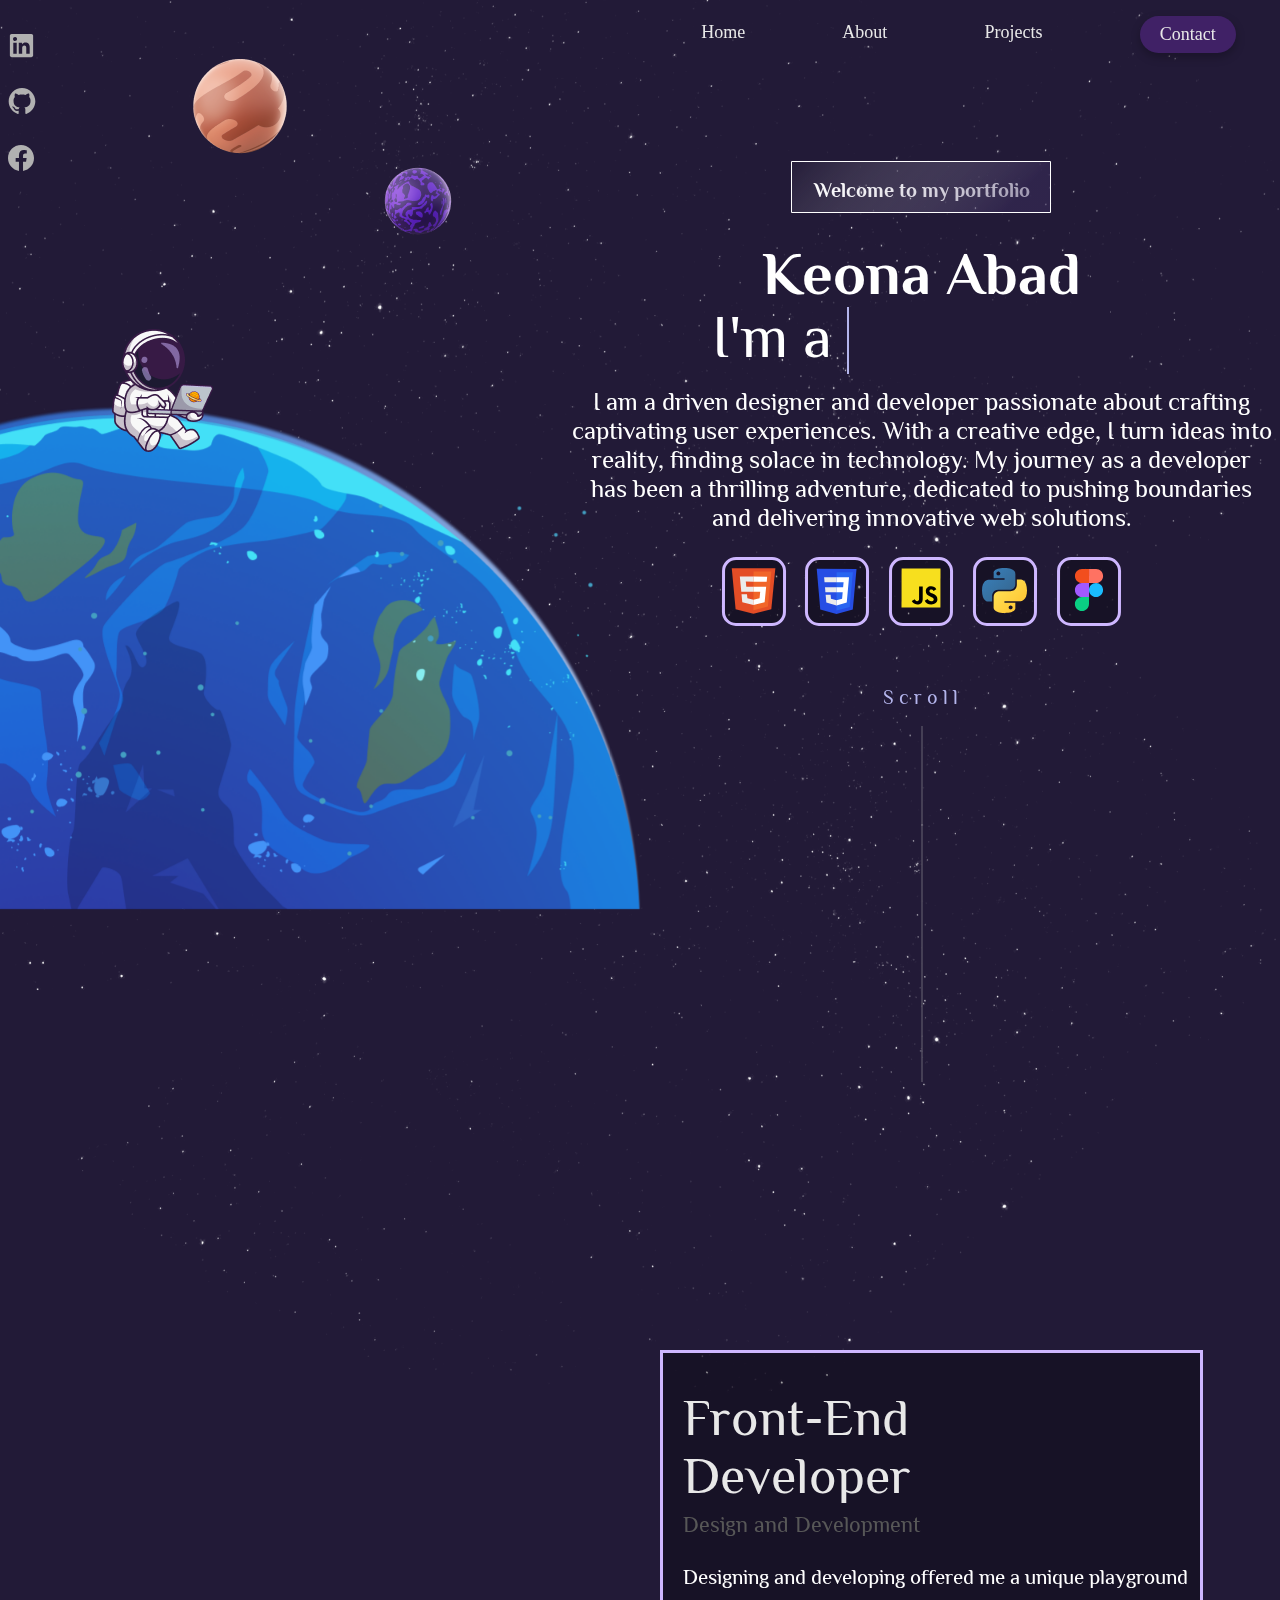
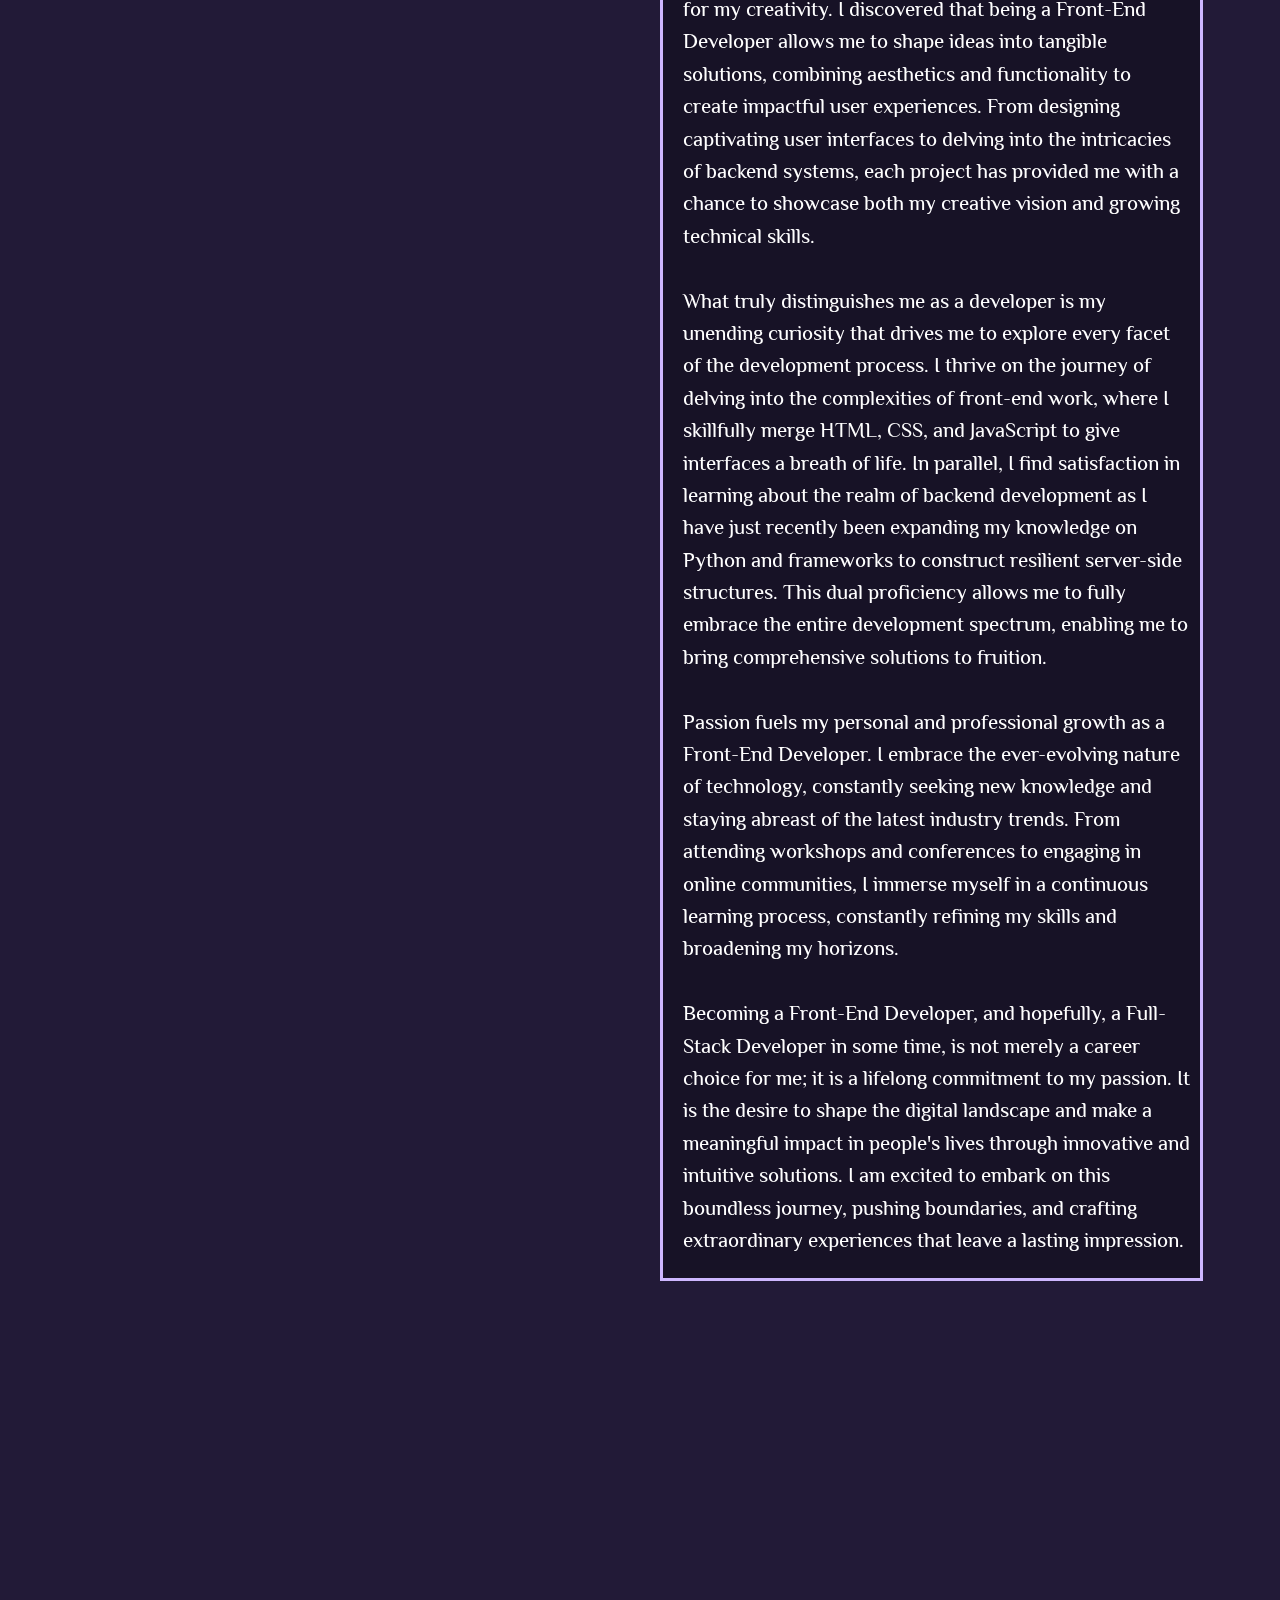
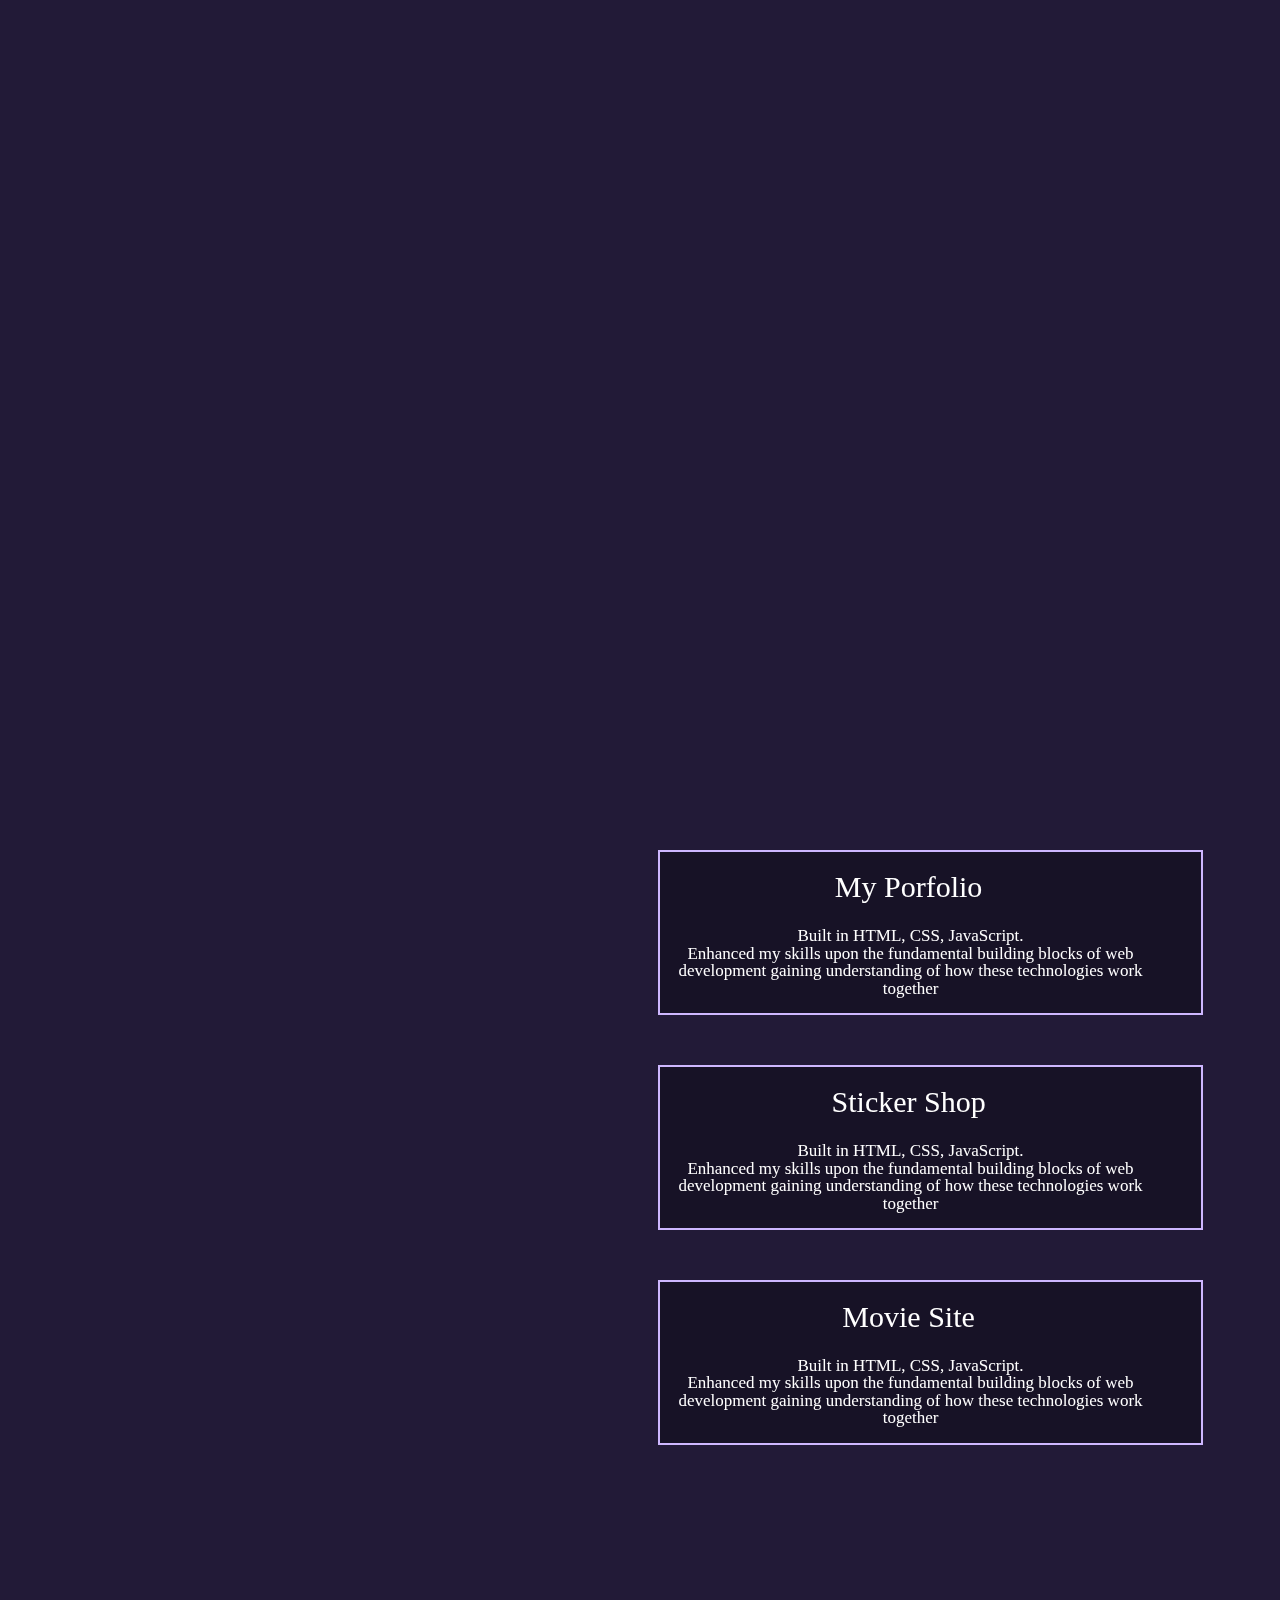
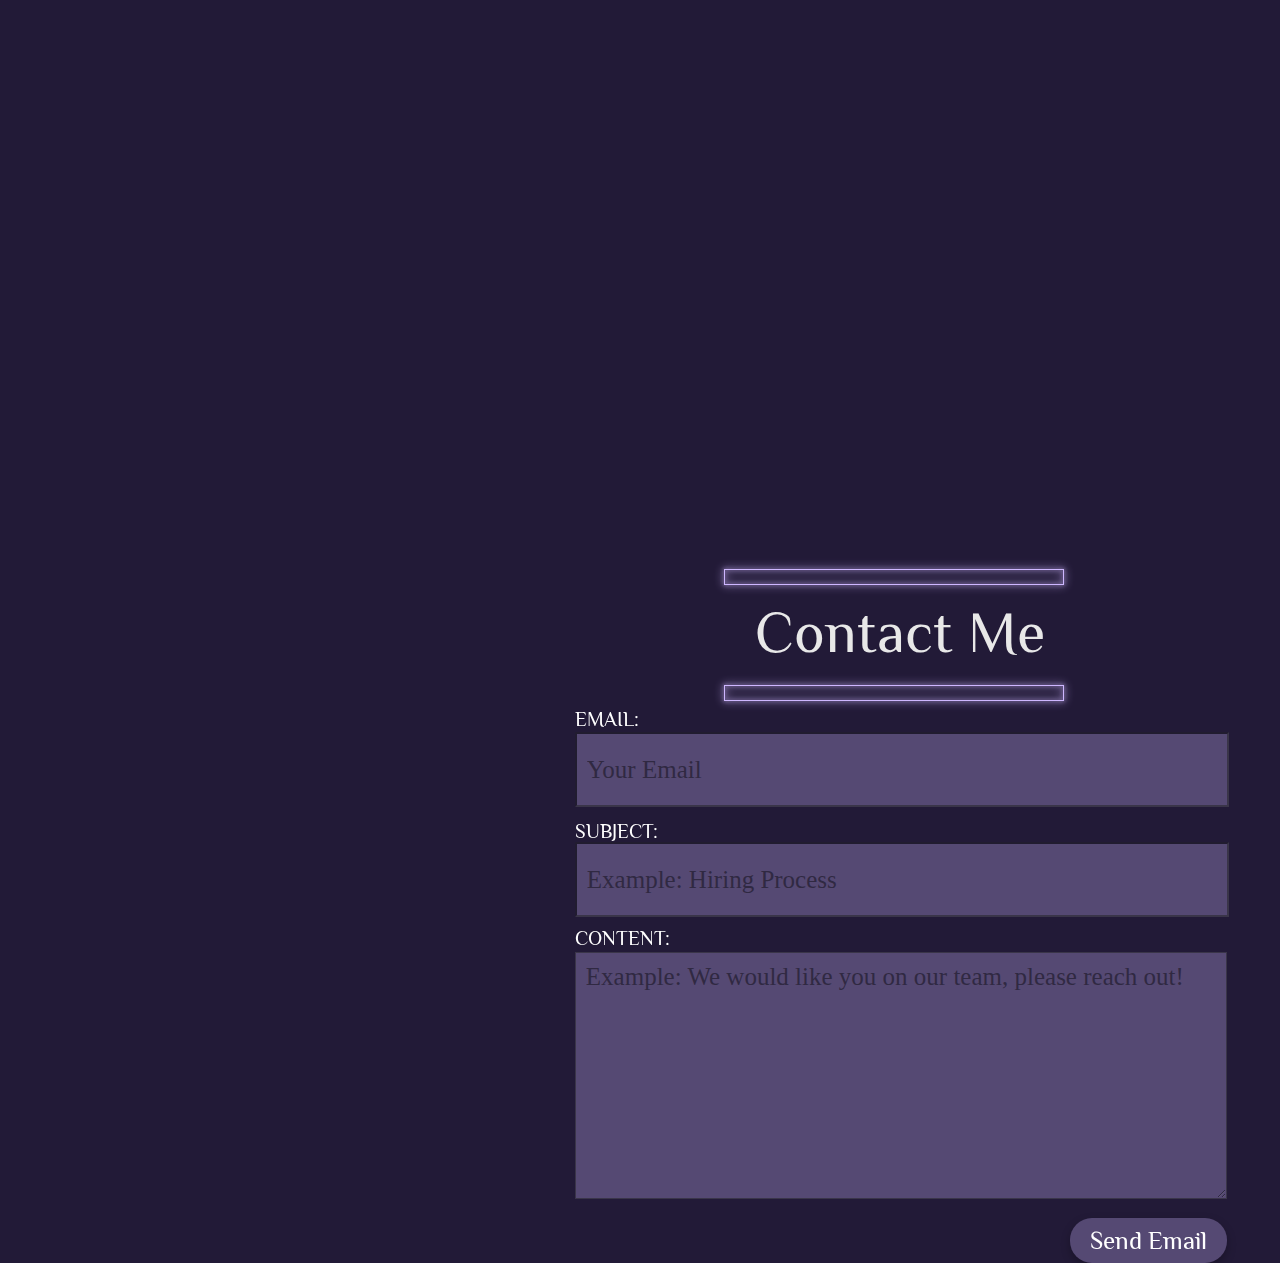
==== commit 6334b87e: "committing fixed responsivness" ====
--- a/index.html
+++ b/index.html
@@ -38,7 +38,7 @@
   <!-- Social Media Icons -->
 
 <div class="social-media-container"> 
-  <a href="https://www.linkedin.com/in/keona-abad-670a31284/" target="_blank">
+  <a href="https://www.linkedin.com/in/keonaabad/" target="_blank">
       <svg class="linkedin" xmlns="http://www.w3.org/2000/svg" width="31" height="31" viewBox="0 0 31 31" fill="none">
           <path d="M27.125 5.58456V25.4154C27.125 25.8688 26.9449 26.3037 26.6243 26.6243C26.3037 26.9449 25.8688 27.125 25.4154 27.125H5.58456C5.13116 27.125 4.69632 26.9449 4.37572 26.6243C4.05511 26.3037 3.875 25.8688 3.875 25.4154V5.58456C3.875 5.13116 4.05511 4.69632 4.37572 4.37572C4.69632 4.05511 5.13116 3.875 5.58456 3.875L25.4154 3.875C25.8688 3.875 26.3037 4.05511 26.6243 4.37572C26.9449 4.69632 27.125 5.13116 27.125 5.58456V5.58456ZM10.7132 12.7647H7.29412V23.7059H10.7132V12.7647ZM11.021 9.00368C11.0228 8.74505 10.9736 8.4886 10.8763 8.24897C10.779 8.00934 10.6354 7.79122 10.4538 7.60707C10.2722 7.42292 10.0561 7.27635 9.81785 7.17572C9.57959 7.07509 9.32385 7.02238 9.06522 7.02059H9.00368C8.47773 7.02059 7.97332 7.22952 7.60142 7.60142C7.22952 7.97332 7.02059 8.47773 7.02059 9.00368C7.02059 9.52962 7.22952 10.034 7.60142 10.4059C7.97332 10.7778 8.47773 10.9868 9.00368 10.9868V10.9868C9.26232 10.9931 9.51969 10.9485 9.76107 10.8553C10.0024 10.7622 10.2231 10.6224 10.4104 10.444C10.5978 10.2655 10.7481 10.0519 10.8529 9.81533C10.9576 9.57876 11.0147 9.32387 11.021 9.06522V9.00368ZM23.7059 17.0591C23.7059 13.7699 21.6134 12.4912 19.5346 12.4912C18.8539 12.4571 18.1762 12.6021 17.5691 12.9116C16.962 13.2212 16.4466 13.6845 16.0744 14.2554H15.9787V12.7647H12.7647V23.7059H16.1838V17.8865C16.1344 17.2905 16.3221 16.6991 16.7063 16.2407C17.0904 15.7824 17.6398 15.4941 18.2353 15.4385H18.3652C19.4525 15.4385 20.2594 16.1223 20.2594 17.8455V23.7059H23.6785L23.7059 17.0591Z" fill="#B1B1B1"/>
       </svg>
@@ -125,61 +125,60 @@
           </div>
         </div>
         <p class="brief-about-me">I am a driven designer and developer passionate about crafting captivating user experiences. With a creative edge, I turn ideas into reality, finding solace in technology. My journey as a developer has been a thrilling adventure, dedicated to pushing boundaries and delivering innovative web solutions.</p>
-      </div>
-    </button>
-    <div class="tech-stack-container">
-      <div class="html-box">
-          <svg xmlns="http://www.w3.org/2000/svg" width="45" height="46" viewBox="0 0 45 46" fill="none">
-              <path d="M4.66447 41.2377L0.698334 0.222229H44.3018L40.3356 41.2156L22.464 45.7778" fill="#E44D26"/>
-              <path d="M22.4999 42.29V3.58884H40.3234L36.9222 38.5805" fill="#F16529"/>
-              <path d="M8.79884 8.60486H22.5V13.6321H14.7841L15.2889 18.7812H22.5V23.7974H10.2891L8.79884 8.60486ZM10.5295 26.3221H16.01L16.3946 30.3417L22.5 31.8477V37.0965L11.2987 34.2174" fill="#EBEBEB"/>
-              <path d="M36.1529 8.60486H22.4757V13.6321H35.6481L36.1529 8.60486ZM35.1553 18.7812H22.4757V23.8085H29.2061L28.5692 30.3417L22.4757 31.8477V37.0743L33.653 34.2174" fill="white"/>
-            </svg>
-      </div>
-      <div class="css-box">
-          <svg xmlns="http://www.w3.org/2000/svg" width="41" height="46" viewBox="0 0 41 46" fill="none">
-              <path d="M40.4576 0.888885L36.8339 41.4842L20.5449 46L4.30084 41.4905L0.680923 0.888885H40.4576Z" fill="#264DE4"/>
-              <path d="M33.7315 38.8992L36.8283 4.20868H20.5693V42.5483L33.7315 38.8992Z" fill="#2965F1"/>
-              <path d="M8.97952 19.2672L9.42583 24.2468H20.5693V19.2672H8.97952Z" fill="#EBEBEB"/>
-              <path d="M20.5693 9.18829H20.5521H8.08273L8.5354 14.168H20.5693V9.18829Z" fill="#EBEBEB"/>
-              <path d="M20.5693 37.3806V32.1997L20.5474 32.2055L15.0016 30.7081L14.6471 26.7366H11.9522H9.6483L10.3459 34.5553L20.5463 37.387L20.5693 37.3806Z" fill="#EBEBEB"/>
-              <path d="M26.6839 24.2467L26.1059 30.7049L20.5521 32.204V37.3847L30.7606 34.5554L30.8355 33.7141L32.0056 20.6043L32.1271 19.2672L33.0261 9.18829H20.5521V14.168H27.5689L27.1158 19.2672H20.5521V24.2467H26.6839Z" fill="white"/>
-            </svg>
-      </div>
-      <div class="javascript-box">
-          <svg xmlns="http://www.w3.org/2000/svg" width="40" height="40" viewBox="0 0 40 40" fill="none">
-              <path d="M39.4444 0.555542H0.555554V39.4444H39.4444V0.555542Z" fill="#F7DF1E"/>
-              <path d="M26.679 30.9377C27.4623 32.2167 28.4815 33.1568 30.2839 33.1568C31.7981 33.1568 32.7654 32.4 32.7654 31.3543C32.7654 30.1012 31.7716 29.6574 30.1049 28.9284L29.1914 28.5364C26.5543 27.413 24.8025 26.0056 24.8025 23.0303C24.8025 20.2895 26.8907 18.2031 30.1543 18.2031C32.4778 18.2031 34.1481 19.0117 35.3518 21.129L32.5062 22.9562C31.8796 21.8327 31.2037 21.3901 30.1543 21.3901C29.0839 21.3901 28.4055 22.0691 28.4055 22.9562C28.4055 24.0525 29.0846 24.4963 30.6525 25.1753L31.566 25.5667C34.671 26.8982 36.4241 28.2556 36.4241 31.3074C36.4241 34.5975 33.8395 36.4 30.3685 36.4C26.9747 36.4 24.7821 34.7827 23.7093 32.663L26.679 30.9377ZM13.7697 31.2543C14.3438 32.2728 14.866 33.134 16.1216 33.134C17.3222 33.134 18.0796 32.6642 18.0796 30.8377V18.4117H21.7339V30.887C21.7339 34.671 19.5154 36.3932 16.2772 36.3932C13.3512 36.3932 11.6568 34.879 10.7951 33.0553L13.7697 31.2543Z" fill="black"/>
-            </svg>
-      </div>
-      <div class="python-box">
-          <svg xmlns="http://www.w3.org/2000/svg" width="45" height="45" viewBox="0 0 45 45" fill="none">
-              <path d="M22.3379 0.117004C10.9141 0.117004 11.6273 5.07105 11.6273 5.07105L11.64 10.2036H22.5416V11.7445H7.3101C7.3101 11.7445 0 10.9155 0 22.442C0 33.9689 6.38044 33.5601 6.38044 33.5601H10.1883V28.2112C10.1883 28.2112 9.98298 21.8307 16.4669 21.8307H27.2792C27.2792 21.8307 33.354 21.9289 33.354 15.9597V6.09005C33.354 6.09005 34.2766 0.117004 22.3379 0.117004ZM16.3268 3.56854C16.5844 3.5683 16.8395 3.61887 17.0776 3.71735C17.3156 3.81583 17.5319 3.96028 17.714 4.14243C17.8962 4.32459 18.0407 4.54088 18.1391 4.77893C18.2376 5.01697 18.2882 5.2721 18.2879 5.52971C18.2882 5.78732 18.2376 6.04245 18.1391 6.2805C18.0407 6.51854 17.8962 6.73483 17.714 6.91699C17.5319 7.09915 17.3156 7.2436 17.0776 7.34208C16.8395 7.44055 16.5844 7.49112 16.3268 7.49089C16.0692 7.49112 15.814 7.44055 15.576 7.34208C15.3379 7.2436 15.1216 7.09915 14.9395 6.91699C14.7573 6.73483 14.6129 6.51854 14.5144 6.2805C14.4159 6.04245 14.3654 5.78732 14.3656 5.52971C14.3654 5.2721 14.4159 5.01697 14.5144 4.77893C14.6129 4.54088 14.7573 4.32459 14.9395 4.14243C15.1216 3.96028 15.3379 3.81583 15.576 3.71735C15.814 3.61887 16.0692 3.5683 16.3268 3.56854V3.56854Z" fill="url(#paint0_linear_3_34)"/>
-              <path d="M22.6623 44.883C34.0861 44.883 33.3728 39.929 33.3728 39.929L33.3601 34.7966H22.4584V33.2557H37.6899C37.6899 33.2557 45 34.0847 45 22.5578C45 11.0311 38.6196 11.4399 38.6196 11.4399H34.8117V16.7886C34.8117 16.7886 35.017 23.1691 28.5331 23.1691H17.7208C17.7208 23.1691 11.646 23.0709 11.646 29.0403V38.9102C11.646 38.9102 10.7236 44.883 22.6621 44.883H22.6623ZM28.6734 41.4318C28.4158 41.4321 28.1607 41.3815 27.9226 41.283C27.6846 41.1846 27.4683 41.0401 27.2861 40.8579C27.104 40.6758 26.9595 40.4595 26.861 40.2214C26.7626 39.9834 26.712 39.7283 26.7122 39.4707C26.712 39.213 26.7625 38.9579 26.861 38.7198C26.9595 38.4818 27.1039 38.2654 27.2861 38.0833C27.4682 37.9011 27.6845 37.7566 27.9226 37.6581C28.1606 37.5597 28.4158 37.5091 28.6734 37.5093C28.931 37.5091 29.1861 37.5596 29.4242 37.6581C29.6622 37.7566 29.8785 37.901 30.0607 38.0832C30.2428 38.2654 30.3873 38.4817 30.4858 38.7197C30.5843 38.9577 30.6348 39.2129 30.6346 39.4705C30.6348 39.7281 30.5843 39.9832 30.4858 40.2213C30.3873 40.4593 30.2428 40.6756 30.0607 40.8578C29.8785 41.0399 29.6622 41.1844 29.4242 41.2829C29.1861 41.3813 28.931 41.4319 28.6734 41.4317V41.4318Z" fill="url(#paint1_linear_3_34)"/>
-              <defs>
-                <linearGradient id="paint0_linear_3_34" x1="4.32448" y1="4.14343" x2="26.6251" y2="26.2216" gradientUnits="userSpaceOnUse">
-                  <stop stop-color="#387EB8"/>
-                  <stop offset="1" stop-color="#366994"/>
-                </linearGradient>
-                <linearGradient id="paint1_linear_3_34" x1="18.0126" y1="18.3207" x2="41.961" y2="40.9598" gradientUnits="userSpaceOnUse">
-                  <stop stop-color="#FFE052"/>
-                  <stop offset="1" stop-color="#FFC331"/>
-                </linearGradient>
-              </defs>
-            </svg>
-      </div>
-      <div class="figma-box">
-          <svg xmlns="http://www.w3.org/2000/svg" width="30" height="44" viewBox="0 0 30 44" fill="none">
-              <path d="M7.96297 43.1111C11.8474 43.1111 15 39.9585 15 36.0741V29.0371H7.96297C4.07853 29.0371 0.925934 32.1897 0.925934 36.0741C0.925934 39.9585 4.07853 43.1111 7.96297 43.1111Z" fill="#0ACF83"/>
-              <path d="M0.925934 21.9999C0.925934 18.1155 4.07853 14.9629 7.96297 14.9629H15V29.037H7.96297C4.07853 29.037 0.925934 25.8844 0.925934 21.9999Z" fill="#A259FF"/>
-              <path d="M0.925934 7.92592C0.925934 4.04148 4.07853 0.888885 7.96297 0.888885H15V14.963H7.96297C4.07853 14.963 0.925934 11.8104 0.925934 7.92592Z" fill="#F24E1E"/>
-              <path d="M15 0.888885H22.037C25.9215 0.888885 29.0741 4.04148 29.0741 7.92592C29.0741 11.8104 25.9215 14.963 22.037 14.963H15V0.888885Z" fill="#FF7262"/>
-              <path d="M29.0741 21.9999C29.0741 25.8844 25.9215 29.037 22.037 29.037C18.1526 29.037 15 25.8844 15 21.9999C15 18.1155 18.1526 14.9629 22.037 14.9629C25.9215 14.9629 29.0741 18.1155 29.0741 21.9999Z" fill="#1ABCFE"/>
-            </svg>
-      </div>
-  </div>
-      <div class="scroll-text">Scroll</div>
-      <div class="scroll-line"></div>
+        <div class="tech-stack-container">
+          <div class="html-box">
+              <svg xmlns="http://www.w3.org/2000/svg" width="45" height="46" viewBox="0 0 45 46" fill="none">
+                  <path d="M4.66447 41.2377L0.698334 0.222229H44.3018L40.3356 41.2156L22.464 45.7778" fill="#E44D26"/>
+                  <path d="M22.4999 42.29V3.58884H40.3234L36.9222 38.5805" fill="#F16529"/>
+                  <path d="M8.79884 8.60486H22.5V13.6321H14.7841L15.2889 18.7812H22.5V23.7974H10.2891L8.79884 8.60486ZM10.5295 26.3221H16.01L16.3946 30.3417L22.5 31.8477V37.0965L11.2987 34.2174" fill="#EBEBEB"/>
+                  <path d="M36.1529 8.60486H22.4757V13.6321H35.6481L36.1529 8.60486ZM35.1553 18.7812H22.4757V23.8085H29.2061L28.5692 30.3417L22.4757 31.8477V37.0743L33.653 34.2174" fill="white"/>
+                </svg>
+          </div>
+          <div class="css-box">
+              <svg xmlns="http://www.w3.org/2000/svg" width="41" height="46" viewBox="0 0 41 46" fill="none">
+                  <path d="M40.4576 0.888885L36.8339 41.4842L20.5449 46L4.30084 41.4905L0.680923 0.888885H40.4576Z" fill="#264DE4"/>
+                  <path d="M33.7315 38.8992L36.8283 4.20868H20.5693V42.5483L33.7315 38.8992Z" fill="#2965F1"/>
+                  <path d="M8.97952 19.2672L9.42583 24.2468H20.5693V19.2672H8.97952Z" fill="#EBEBEB"/>
+                  <path d="M20.5693 9.18829H20.5521H8.08273L8.5354 14.168H20.5693V9.18829Z" fill="#EBEBEB"/>
+                  <path d="M20.5693 37.3806V32.1997L20.5474 32.2055L15.0016 30.7081L14.6471 26.7366H11.9522H9.6483L10.3459 34.5553L20.5463 37.387L20.5693 37.3806Z" fill="#EBEBEB"/>
+                  <path d="M26.6839 24.2467L26.1059 30.7049L20.5521 32.204V37.3847L30.7606 34.5554L30.8355 33.7141L32.0056 20.6043L32.1271 19.2672L33.0261 9.18829H20.5521V14.168H27.5689L27.1158 19.2672H20.5521V24.2467H26.6839Z" fill="white"/>
+                </svg>
+          </div>
+          <div class="javascript-box">
+              <svg xmlns="http://www.w3.org/2000/svg" width="40" height="40" viewBox="0 0 40 40" fill="none">
+                  <path d="M39.4444 0.555542H0.555554V39.4444H39.4444V0.555542Z" fill="#F7DF1E"/>
+                  <path d="M26.679 30.9377C27.4623 32.2167 28.4815 33.1568 30.2839 33.1568C31.7981 33.1568 32.7654 32.4 32.7654 31.3543C32.7654 30.1012 31.7716 29.6574 30.1049 28.9284L29.1914 28.5364C26.5543 27.413 24.8025 26.0056 24.8025 23.0303C24.8025 20.2895 26.8907 18.2031 30.1543 18.2031C32.4778 18.2031 34.1481 19.0117 35.3518 21.129L32.5062 22.9562C31.8796 21.8327 31.2037 21.3901 30.1543 21.3901C29.0839 21.3901 28.4055 22.0691 28.4055 22.9562C28.4055 24.0525 29.0846 24.4963 30.6525 25.1753L31.566 25.5667C34.671 26.8982 36.4241 28.2556 36.4241 31.3074C36.4241 34.5975 33.8395 36.4 30.3685 36.4C26.9747 36.4 24.7821 34.7827 23.7093 32.663L26.679 30.9377ZM13.7697 31.2543C14.3438 32.2728 14.866 33.134 16.1216 33.134C17.3222 33.134 18.0796 32.6642 18.0796 30.8377V18.4117H21.7339V30.887C21.7339 34.671 19.5154 36.3932 16.2772 36.3932C13.3512 36.3932 11.6568 34.879 10.7951 33.0553L13.7697 31.2543Z" fill="black"/>
+                </svg>
+          </div>
+          <div class="python-box">
+              <svg xmlns="http://www.w3.org/2000/svg" width="45" height="45" viewBox="0 0 45 45" fill="none">
+                  <path d="M22.3379 0.117004C10.9141 0.117004 11.6273 5.07105 11.6273 5.07105L11.64 10.2036H22.5416V11.7445H7.3101C7.3101 11.7445 0 10.9155 0 22.442C0 33.9689 6.38044 33.5601 6.38044 33.5601H10.1883V28.2112C10.1883 28.2112 9.98298 21.8307 16.4669 21.8307H27.2792C27.2792 21.8307 33.354 21.9289 33.354 15.9597V6.09005C33.354 6.09005 34.2766 0.117004 22.3379 0.117004ZM16.3268 3.56854C16.5844 3.5683 16.8395 3.61887 17.0776 3.71735C17.3156 3.81583 17.5319 3.96028 17.714 4.14243C17.8962 4.32459 18.0407 4.54088 18.1391 4.77893C18.2376 5.01697 18.2882 5.2721 18.2879 5.52971C18.2882 5.78732 18.2376 6.04245 18.1391 6.2805C18.0407 6.51854 17.8962 6.73483 17.714 6.91699C17.5319 7.09915 17.3156 7.2436 17.0776 7.34208C16.8395 7.44055 16.5844 7.49112 16.3268 7.49089C16.0692 7.49112 15.814 7.44055 15.576 7.34208C15.3379 7.2436 15.1216 7.09915 14.9395 6.91699C14.7573 6.73483 14.6129 6.51854 14.5144 6.2805C14.4159 6.04245 14.3654 5.78732 14.3656 5.52971C14.3654 5.2721 14.4159 5.01697 14.5144 4.77893C14.6129 4.54088 14.7573 4.32459 14.9395 4.14243C15.1216 3.96028 15.3379 3.81583 15.576 3.71735C15.814 3.61887 16.0692 3.5683 16.3268 3.56854V3.56854Z" fill="url(#paint0_linear_3_34)"/>
+                  <path d="M22.6623 44.883C34.0861 44.883 33.3728 39.929 33.3728 39.929L33.3601 34.7966H22.4584V33.2557H37.6899C37.6899 33.2557 45 34.0847 45 22.5578C45 11.0311 38.6196 11.4399 38.6196 11.4399H34.8117V16.7886C34.8117 16.7886 35.017 23.1691 28.5331 23.1691H17.7208C17.7208 23.1691 11.646 23.0709 11.646 29.0403V38.9102C11.646 38.9102 10.7236 44.883 22.6621 44.883H22.6623ZM28.6734 41.4318C28.4158 41.4321 28.1607 41.3815 27.9226 41.283C27.6846 41.1846 27.4683 41.0401 27.2861 40.8579C27.104 40.6758 26.9595 40.4595 26.861 40.2214C26.7626 39.9834 26.712 39.7283 26.7122 39.4707C26.712 39.213 26.7625 38.9579 26.861 38.7198C26.9595 38.4818 27.1039 38.2654 27.2861 38.0833C27.4682 37.9011 27.6845 37.7566 27.9226 37.6581C28.1606 37.5597 28.4158 37.5091 28.6734 37.5093C28.931 37.5091 29.1861 37.5596 29.4242 37.6581C29.6622 37.7566 29.8785 37.901 30.0607 38.0832C30.2428 38.2654 30.3873 38.4817 30.4858 38.7197C30.5843 38.9577 30.6348 39.2129 30.6346 39.4705C30.6348 39.7281 30.5843 39.9832 30.4858 40.2213C30.3873 40.4593 30.2428 40.6756 30.0607 40.8578C29.8785 41.0399 29.6622 41.1844 29.4242 41.2829C29.1861 41.3813 28.931 41.4319 28.6734 41.4317V41.4318Z" fill="url(#paint1_linear_3_34)"/>
+                  <defs>
+                    <linearGradient id="paint0_linear_3_34" x1="4.32448" y1="4.14343" x2="26.6251" y2="26.2216" gradientUnits="userSpaceOnUse">
+                      <stop stop-color="#387EB8"/>
+                      <stop offset="1" stop-color="#366994"/>
+                    </linearGradient>
+                    <linearGradient id="paint1_linear_3_34" x1="18.0126" y1="18.3207" x2="41.961" y2="40.9598" gradientUnits="userSpaceOnUse">
+                      <stop stop-color="#FFE052"/>
+                      <stop offset="1" stop-color="#FFC331"/>
+                    </linearGradient>
+                  </defs>
+                </svg>
+          </div>
+          <div class="figma-box">
+              <svg xmlns="http://www.w3.org/2000/svg" width="30" height="44" viewBox="0 0 30 44" fill="none">
+                  <path d="M7.96297 43.1111C11.8474 43.1111 15 39.9585 15 36.0741V29.0371H7.96297C4.07853 29.0371 0.925934 32.1897 0.925934 36.0741C0.925934 39.9585 4.07853 43.1111 7.96297 43.1111Z" fill="#0ACF83"/>
+                  <path d="M0.925934 21.9999C0.925934 18.1155 4.07853 14.9629 7.96297 14.9629H15V29.037H7.96297C4.07853 29.037 0.925934 25.8844 0.925934 21.9999Z" fill="#A259FF"/>
+                  <path d="M0.925934 7.92592C0.925934 4.04148 4.07853 0.888885 7.96297 0.888885H15V14.963H7.96297C4.07853 14.963 0.925934 11.8104 0.925934 7.92592Z" fill="#F24E1E"/>
+                  <path d="M15 0.888885H22.037C25.9215 0.888885 29.0741 4.04148 29.0741 7.92592C29.0741 11.8104 25.9215 14.963 22.037 14.963H15V0.888885Z" fill="#FF7262"/>
+                  <path d="M29.0741 21.9999C29.0741 25.8844 25.9215 29.037 22.037 29.037C18.1526 29.037 15 25.8844 15 21.9999C15 18.1155 18.1526 14.9629 22.037 14.9629C25.9215 14.9629 29.0741 18.1155 29.0741 21.9999Z" fill="#1ABCFE"/>
+                </svg>
+          </div>
+      </div>
+          <div class="scroll-text">Scroll</div>
+          <div class="scroll-line"></div>
+      </div>
   </div>
 
 
--- a/style.css
+++ b/style.css
@@ -305,7 +305,7 @@
 .tech-stack-container{
   position: absolute;
   display: flex;
-  right: 13%;
+  right: 22%;
   gap: 20px
 }
 
@@ -347,14 +347,14 @@
   font-weight: 200px;
   margin-bottom: 25px;
   position: absolute;
-  right: 350px;
-  top: 680px
+  right: 315px;
+  top: 525px
 }
 
 .scroll-line{
   position: absolute;
-  right: 385px;
-  top: 720px;
+  right: 355px;
+  top: 565px;
 width: 2px;
 height: 356px;
 background: #a8a8a845;
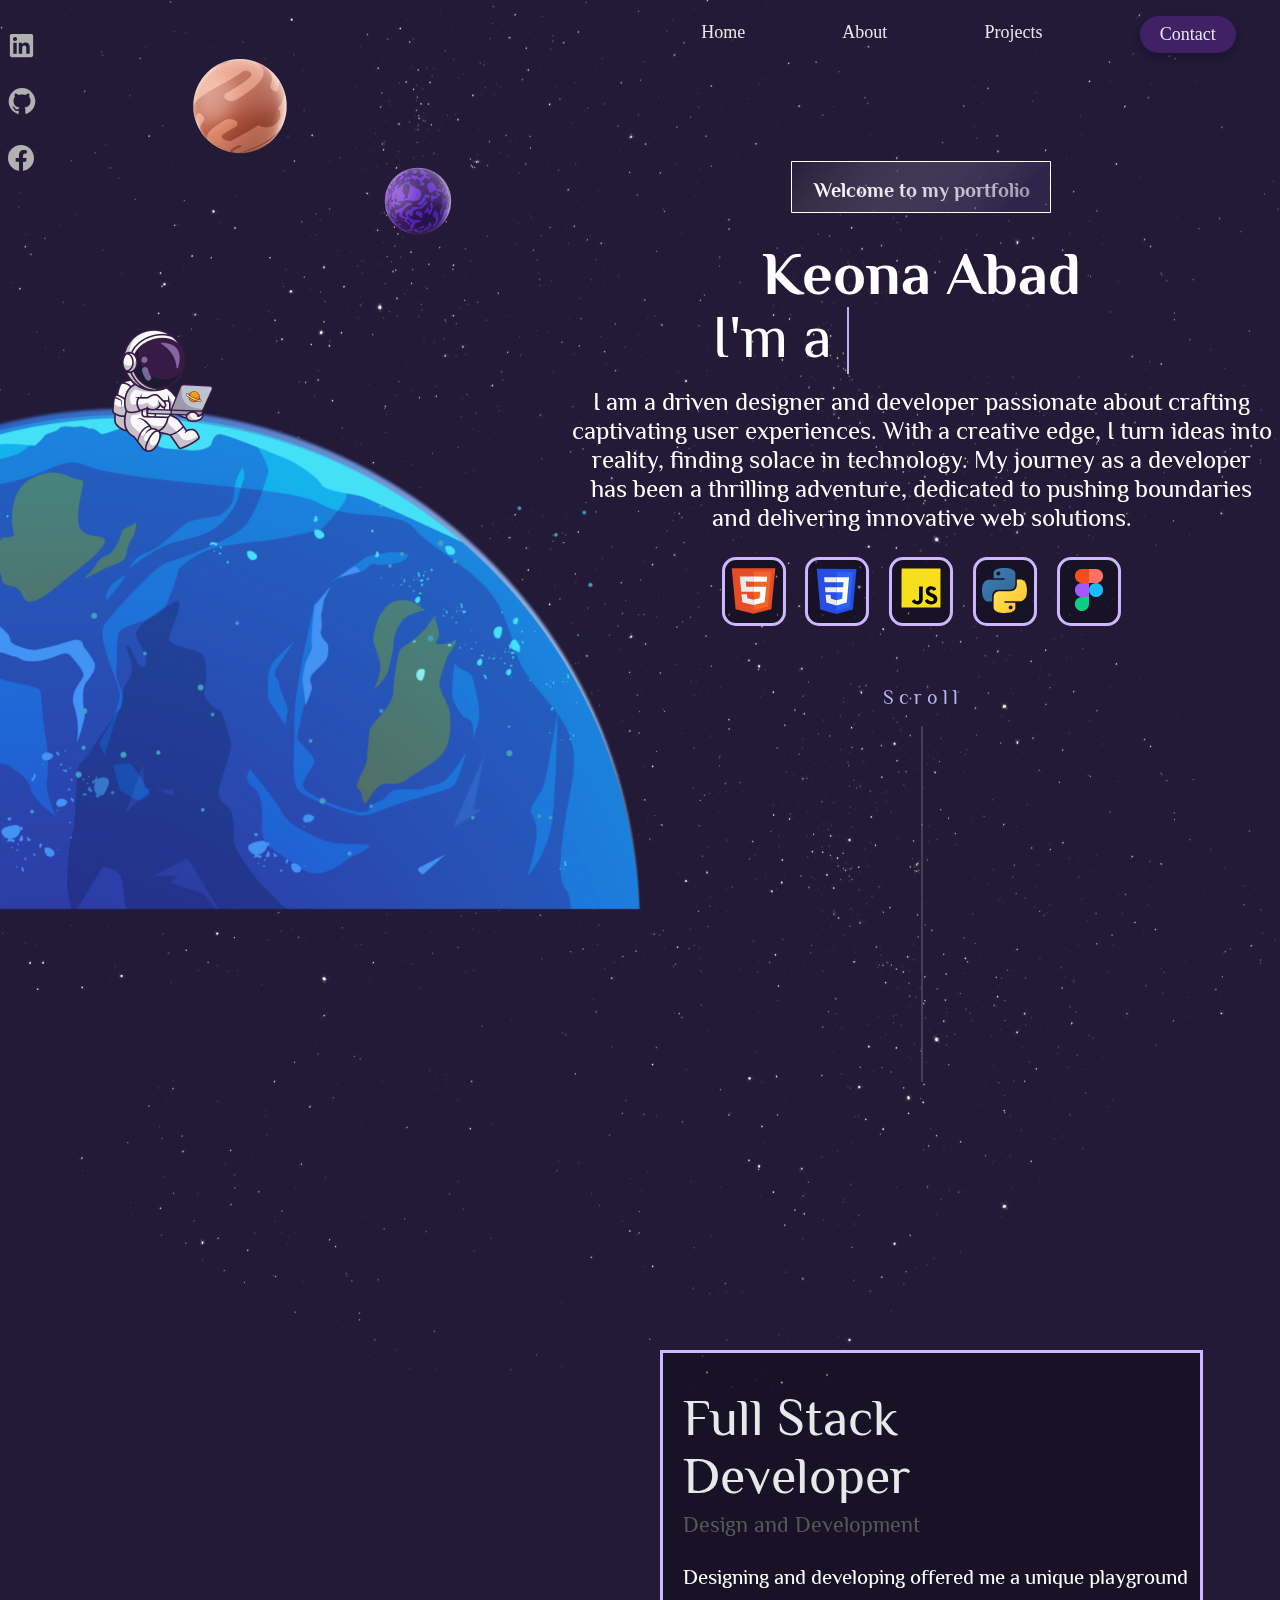
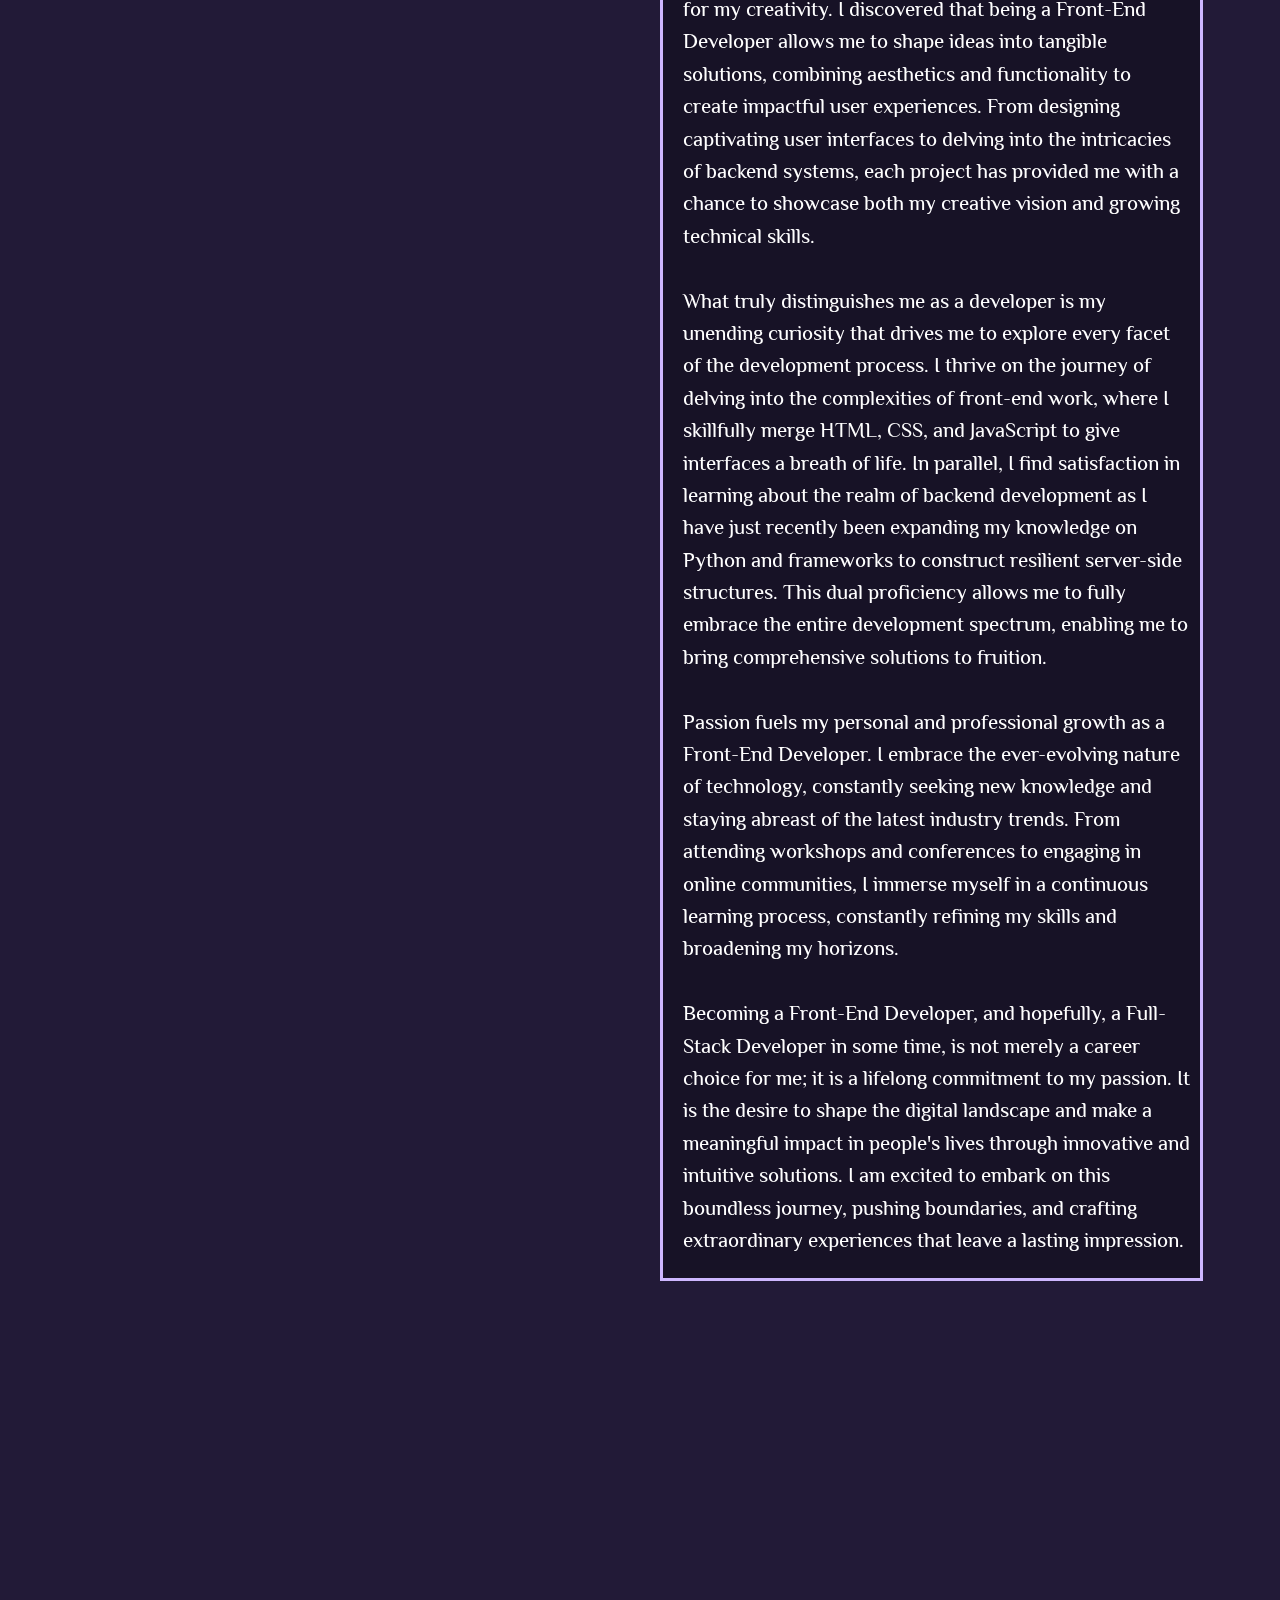
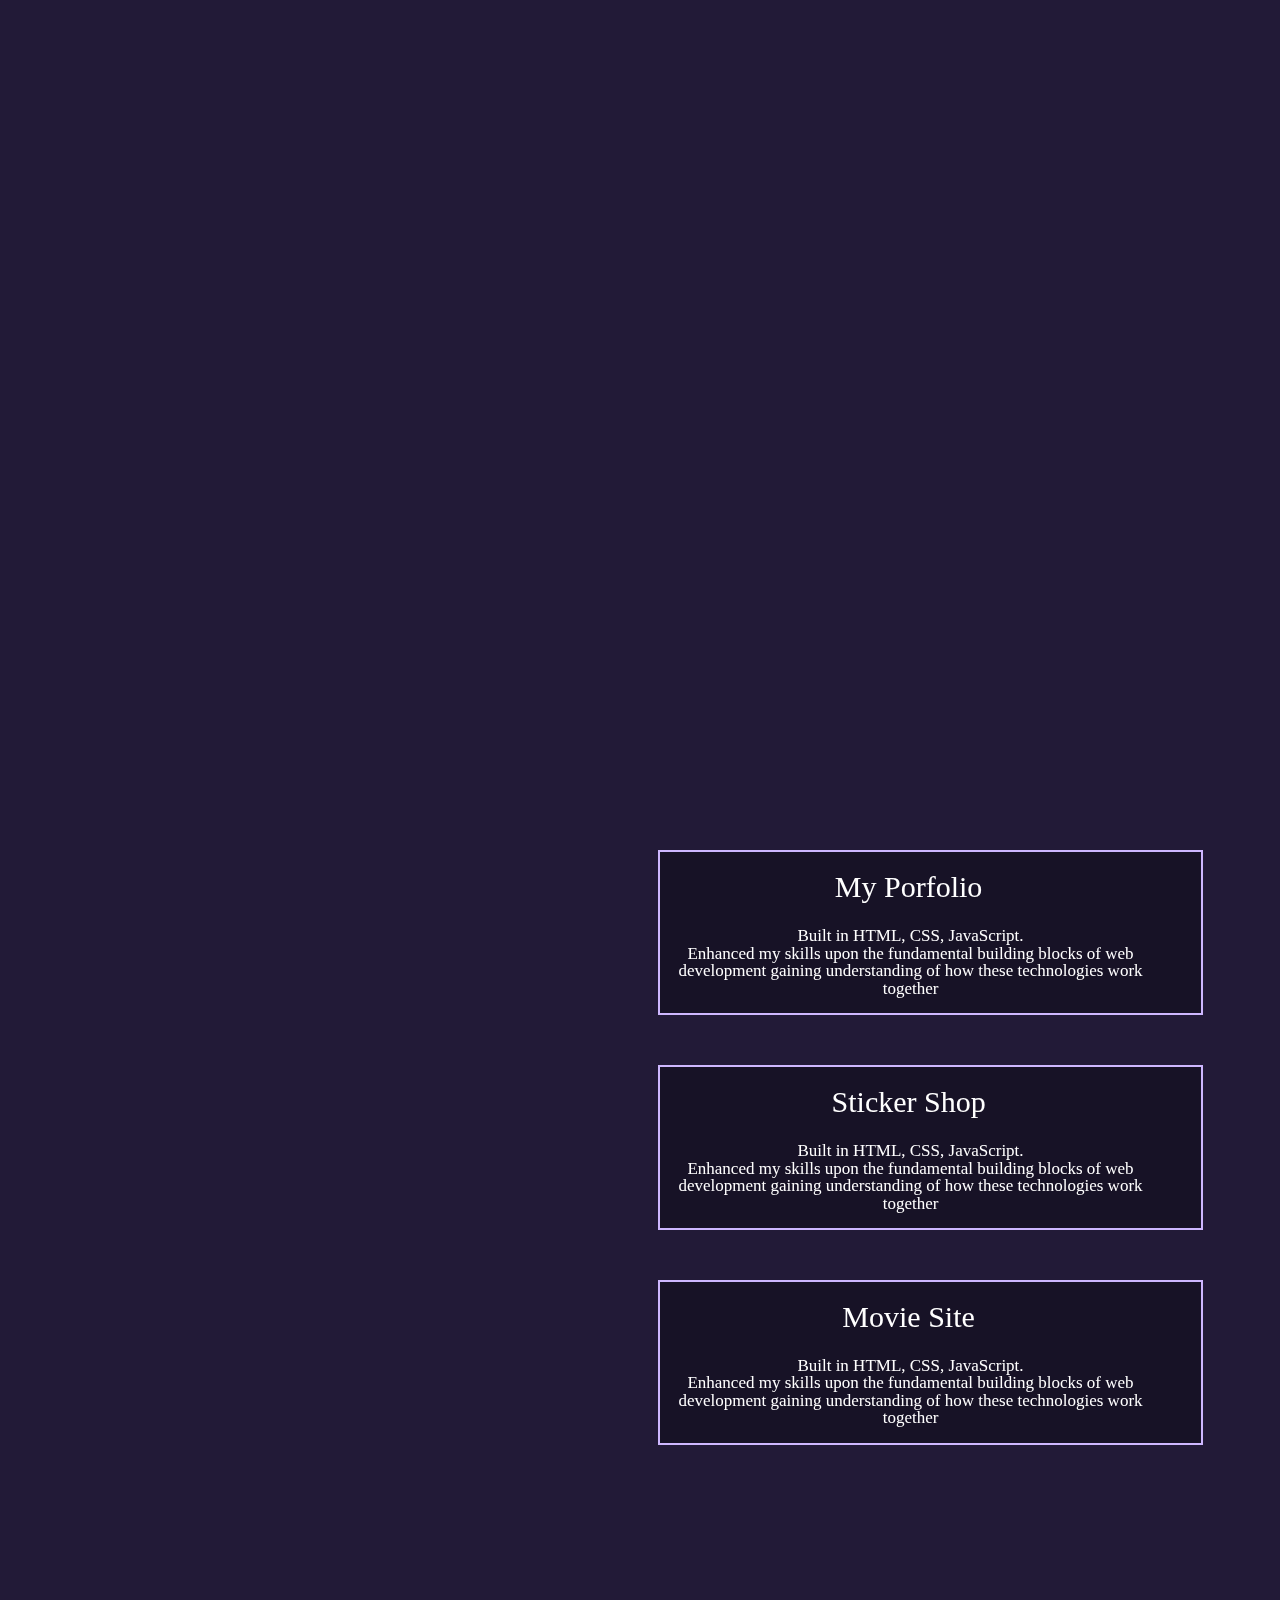
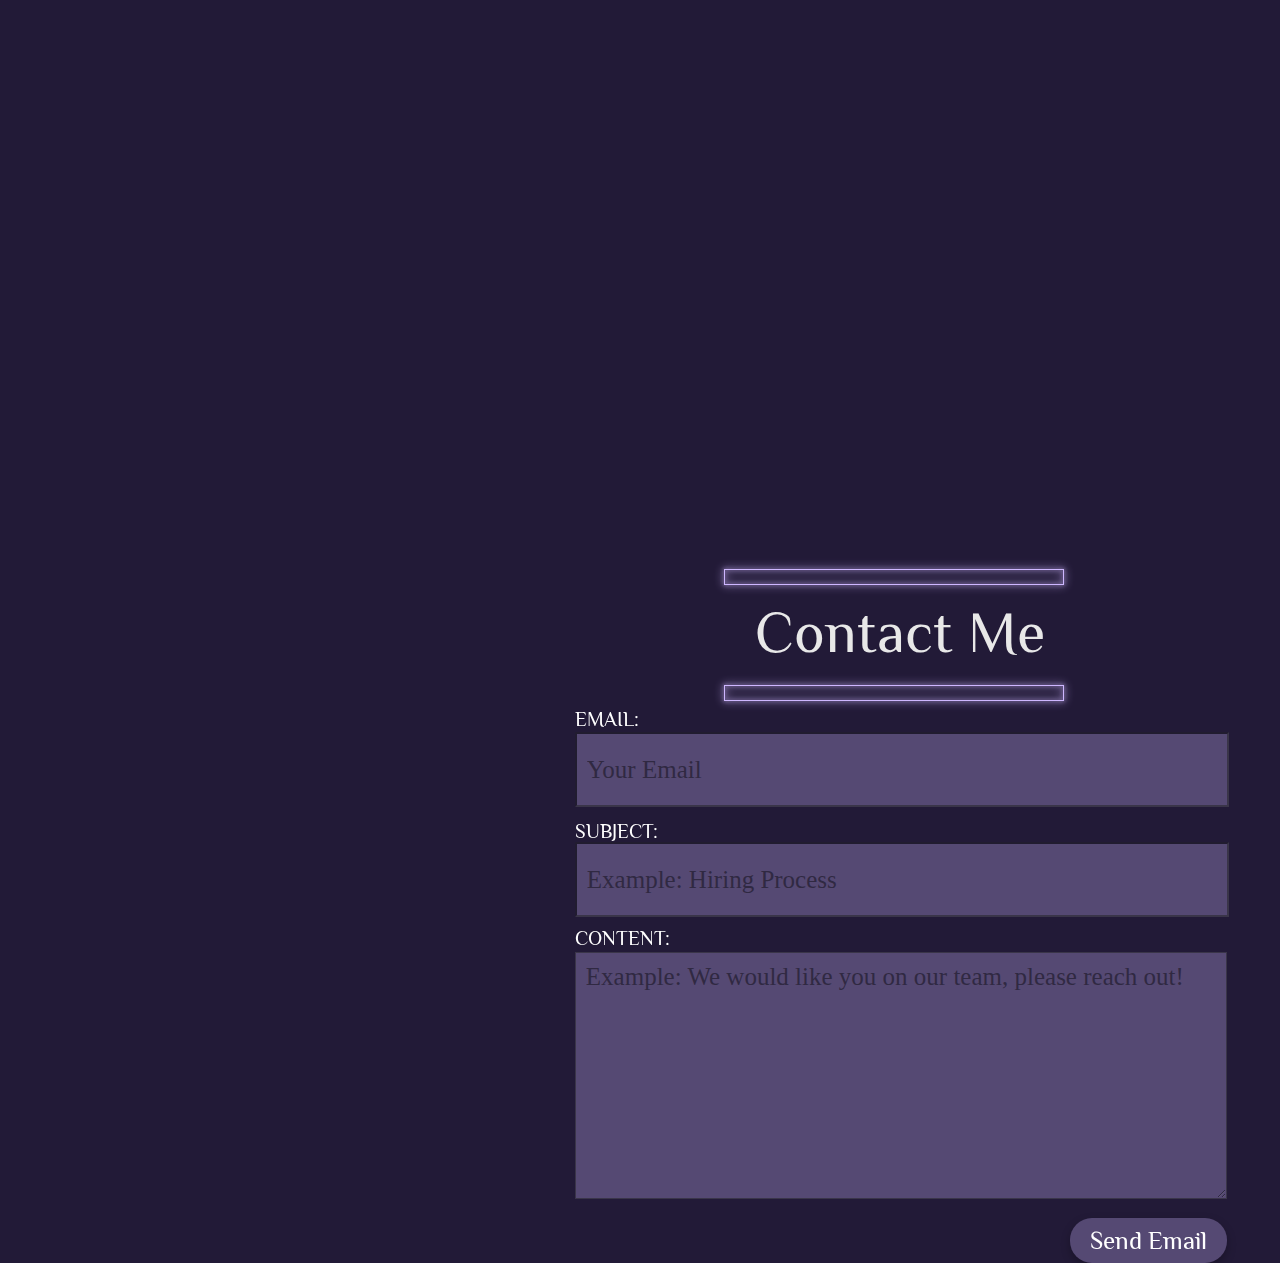
==== commit 06b4af4b: "pushing for full stack change" ====
--- a/index.html
+++ b/index.html
@@ -211,7 +211,7 @@
 <section id="About" class="about-section"></section>
 <div class="about-me-block">
     <div class="about-me-paragraph-text">
-        <div><h1 class="front-end-developer-text">Front-End <br>Developer</h1></div>
+        <div><h1 class="front-end-developer-text">Full Stack<br>Developer</h1></div>
         <div class="design-and-development-placement"><h3 class="design-and-development-text">Design and Development</h3></div>
         <div class="my-name-is-keona-placement"><p class="my-name-is-keona-text">
             Designing and developing offered me a unique playground for my creativity. I  discovered that being a Front-End Developer allows me to shape ideas into tangible 
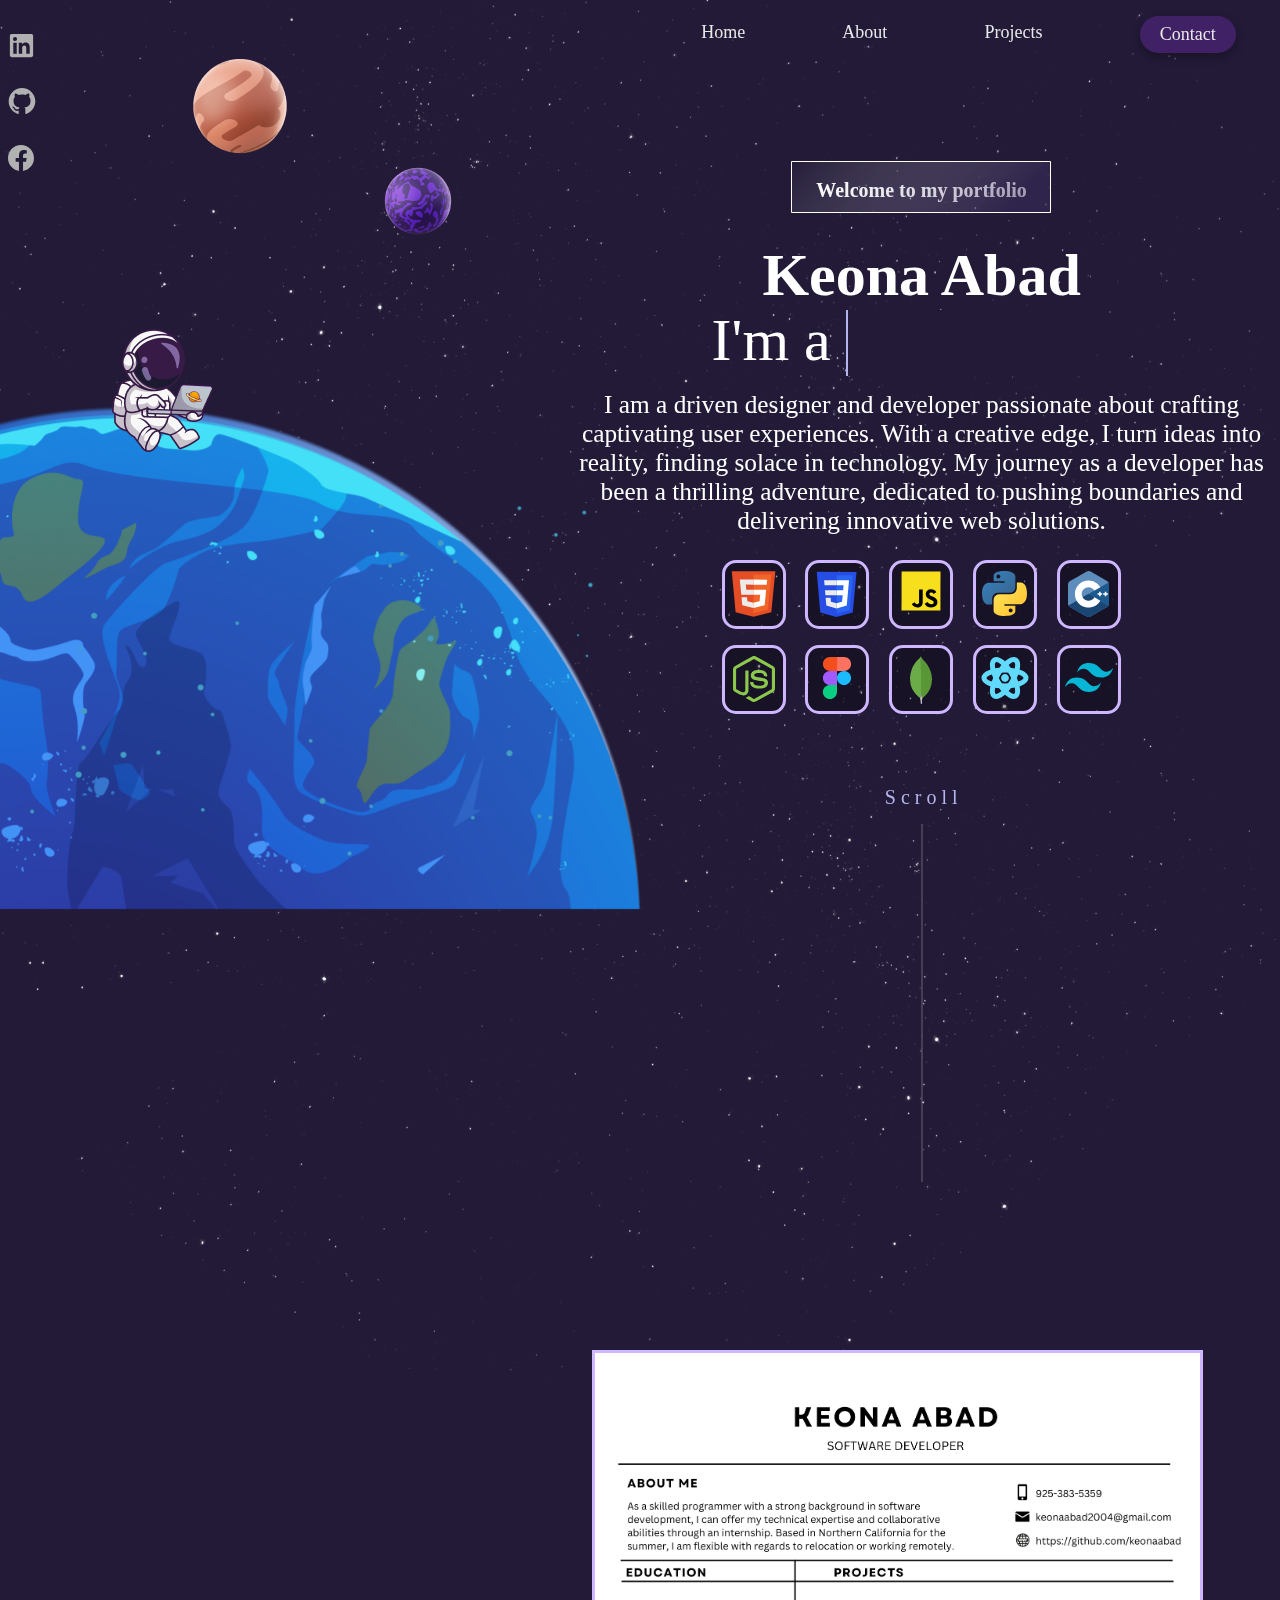
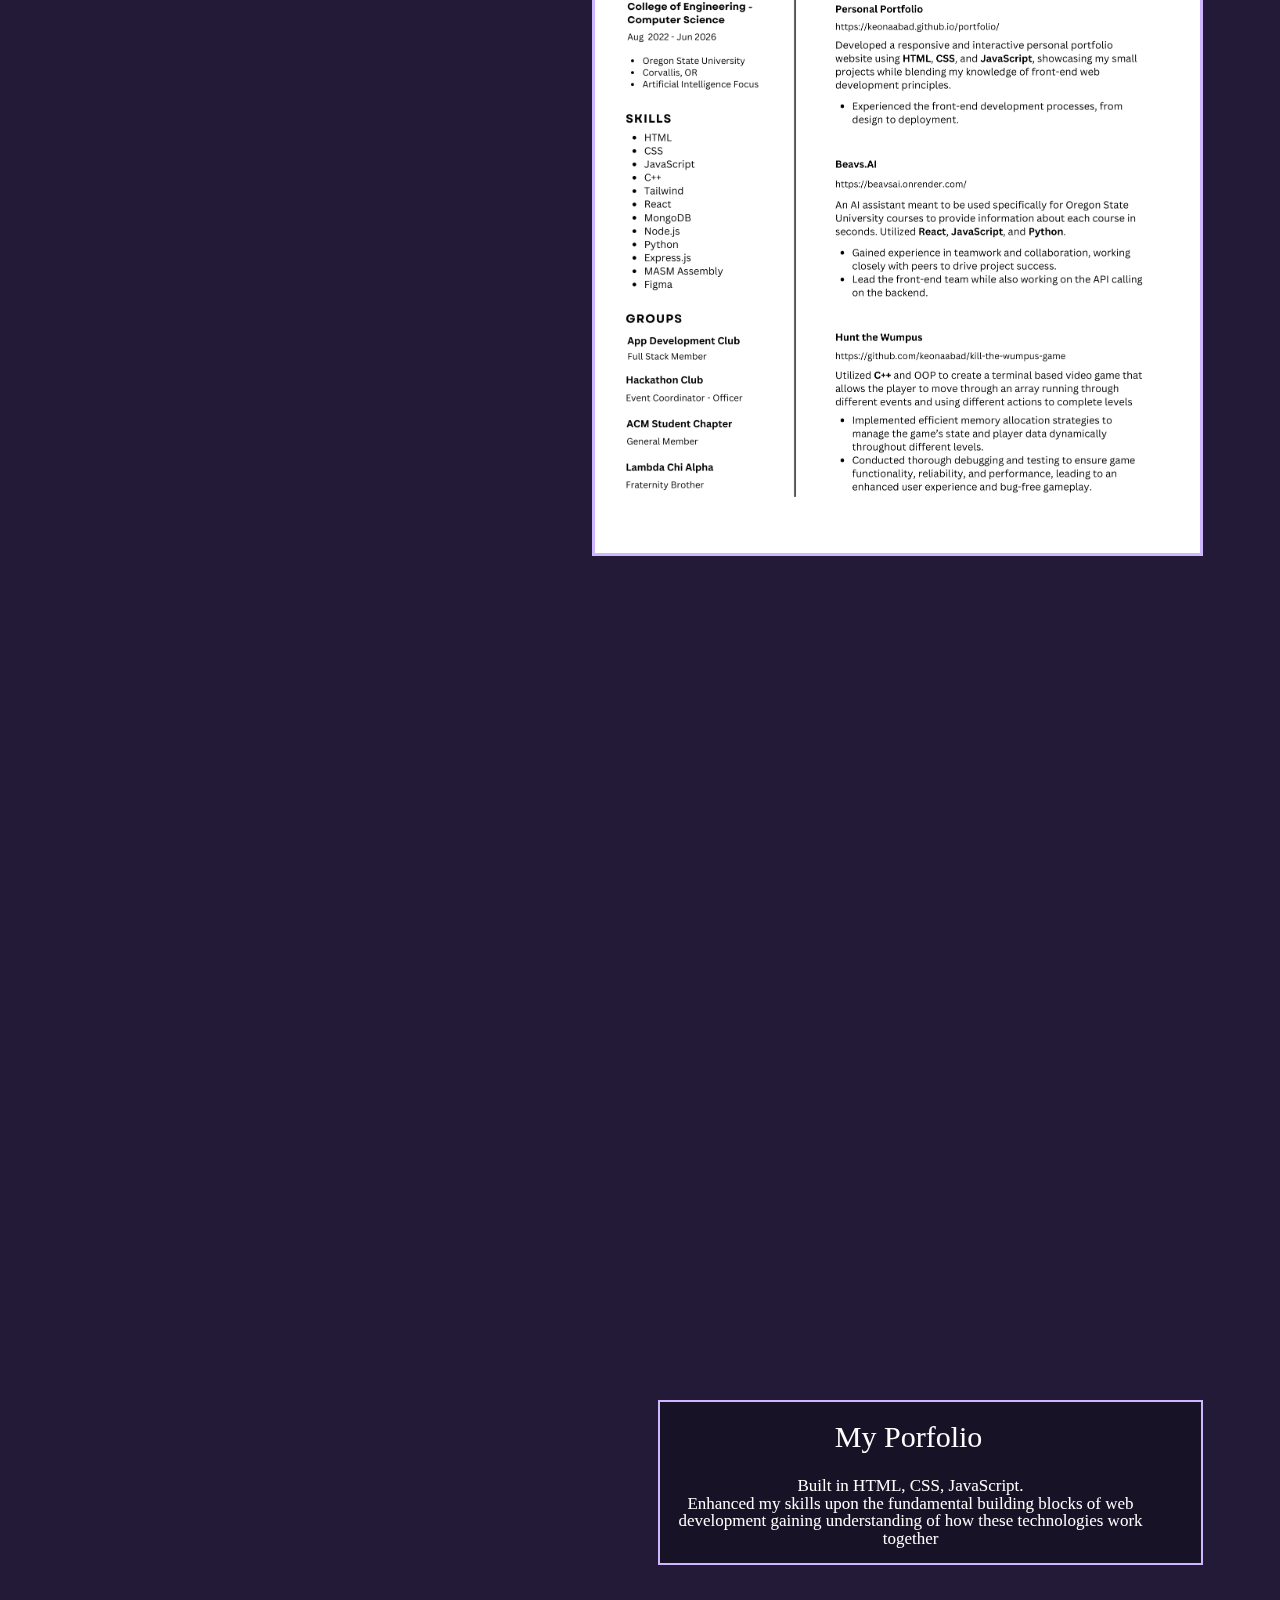
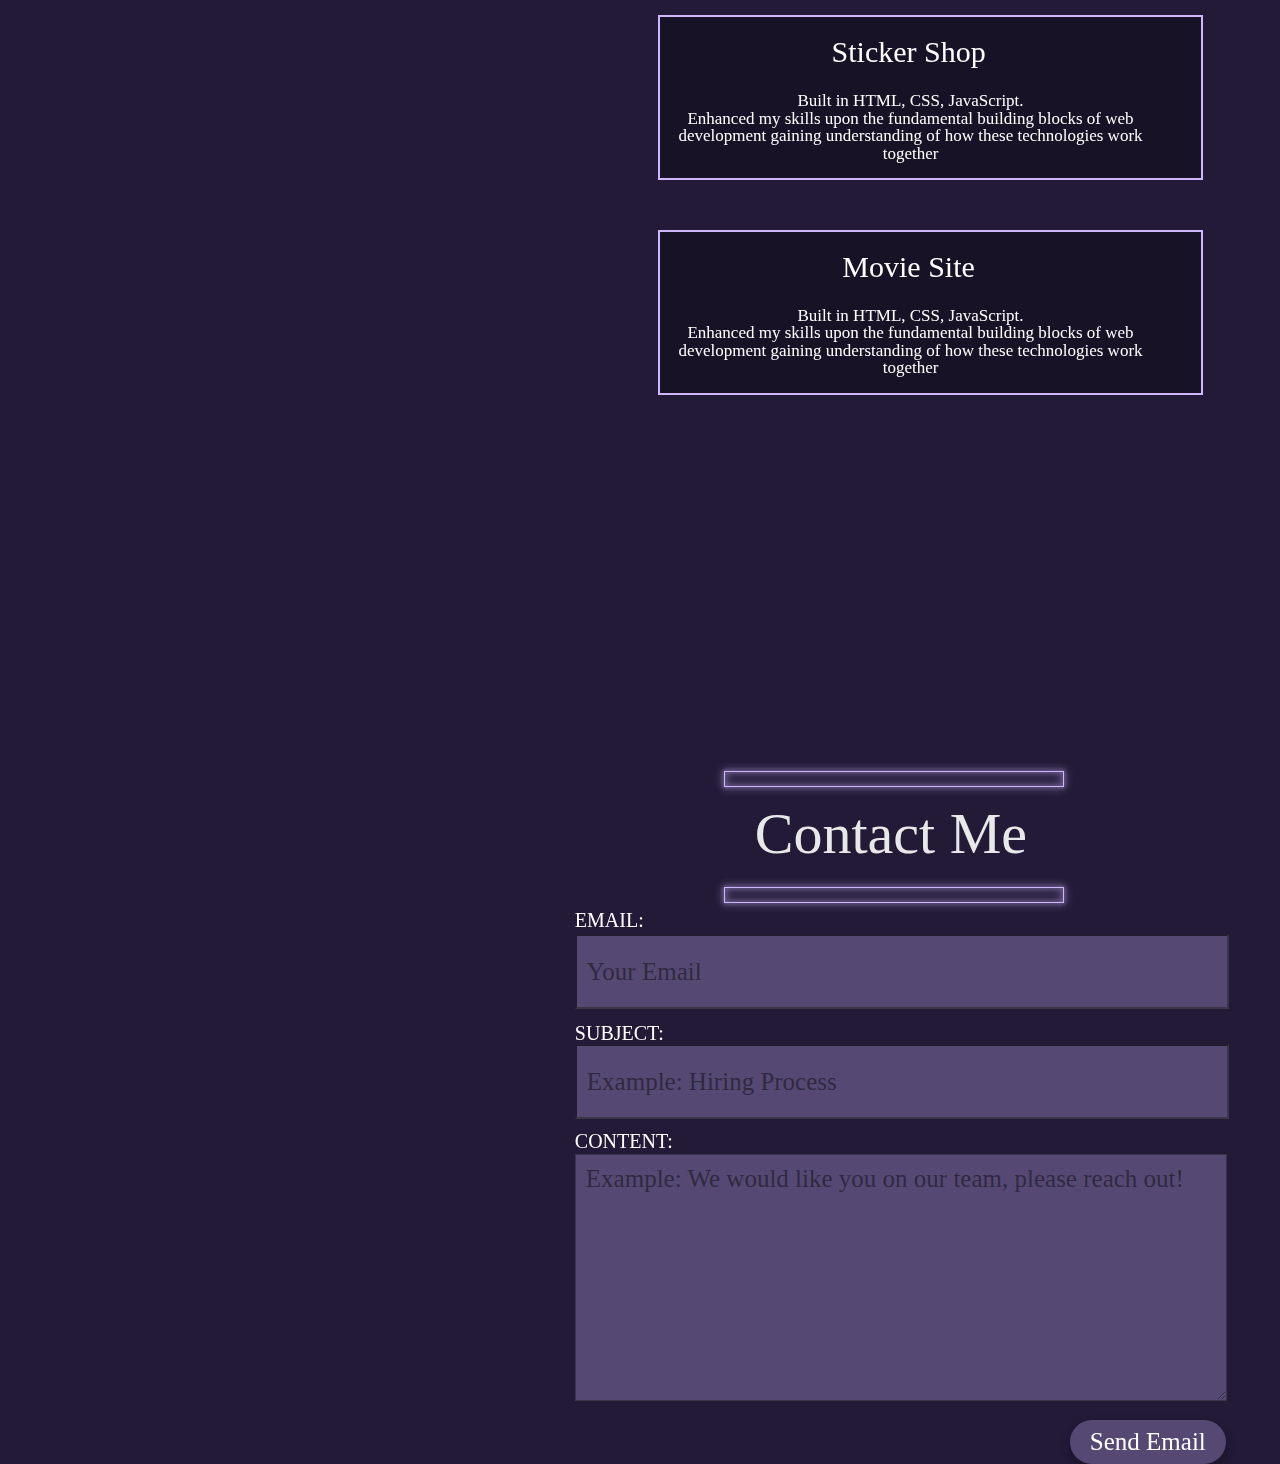
==== commit 0e82c0d7: "new updated languages" ====
--- a/index.html
+++ b/index.html
@@ -6,11 +6,6 @@
     <meta name="viewport" content="width=device-width, initial-scale=1.0">
 
     <title> Keona Abad's Portfolio </title>
-
-    <link rel="preconnect" href="https://fonts.googleapis.com">
-    <link rel="preconnect" href="https://fonts.gstatic.com" crossorigin>
-    <link href="https://fonts.googleapis.com/css2?family=Philosopher&display=swap" rel="stylesheet">
-    
     <link rel="stylesheet" href="style.css">
 </head>
 <body>
@@ -24,7 +19,6 @@
 
 
 <!-- Navigation -->
-
 <div class="navigation-bar" id="navigation-bar">
   <nav>
     <div class="navigation-bar-text">
@@ -166,16 +160,55 @@
                   </defs>
                 </svg>
           </div>
-          <div class="figma-box">
-              <svg xmlns="http://www.w3.org/2000/svg" width="30" height="44" viewBox="0 0 30 44" fill="none">
-                  <path d="M7.96297 43.1111C11.8474 43.1111 15 39.9585 15 36.0741V29.0371H7.96297C4.07853 29.0371 0.925934 32.1897 0.925934 36.0741C0.925934 39.9585 4.07853 43.1111 7.96297 43.1111Z" fill="#0ACF83"/>
-                  <path d="M0.925934 21.9999C0.925934 18.1155 4.07853 14.9629 7.96297 14.9629H15V29.037H7.96297C4.07853 29.037 0.925934 25.8844 0.925934 21.9999Z" fill="#A259FF"/>
-                  <path d="M0.925934 7.92592C0.925934 4.04148 4.07853 0.888885 7.96297 0.888885H15V14.963H7.96297C4.07853 14.963 0.925934 11.8104 0.925934 7.92592Z" fill="#F24E1E"/>
-                  <path d="M15 0.888885H22.037C25.9215 0.888885 29.0741 4.04148 29.0741 7.92592C29.0741 11.8104 25.9215 14.963 22.037 14.963H15V0.888885Z" fill="#FF7262"/>
-                  <path d="M29.0741 21.9999C29.0741 25.8844 25.9215 29.037 22.037 29.037C18.1526 29.037 15 25.8844 15 21.9999C15 18.1155 18.1526 14.9629 22.037 14.9629C25.9215 14.9629 29.0741 18.1155 29.0741 21.9999Z" fill="#1ABCFE"/>
-                </svg>
-          </div>
-      </div>
+          <div class="css-box">
+            <svg xmlns="http://www.w3.org/2000/svg" width="41" height="46" viewBox="0 0 41 46" fill="none">
+              <path d="M40.9979 13.524C40.9976 12.7505 40.8319 12.0671 40.4968 11.4805C40.1676 10.9037 39.6746 10.4202 39.0134 10.038C33.5552 6.89622 28.0916 3.76409 22.6352 0.619152C21.1641 -0.228616 19.7379 -0.19771 18.2777 0.662229C16.1052 1.94125 5.22803 8.16211 1.98678 10.0362C0.65194 10.8076 0.00240627 11.9881 0.00208544 13.5226C0 19.8408 0.00208544 26.1588 0 32.4772C0.000320836 33.2337 0.158974 33.9039 0.47933 34.4817C0.808668 35.0759 1.30853 35.5727 1.98501 35.9636C5.22642 37.8377 16.105 44.058 18.2771 45.3374C19.7379 46.1978 21.1641 46.2286 22.6356 45.3805C28.0923 42.2354 33.5561 39.1034 39.0151 35.9617C39.6916 35.5709 40.1915 35.0739 40.5208 34.4801C40.8407 33.9023 40.9997 33.2321 41 32.4755C41 32.4755 41 19.8424 40.9979 13.524" fill="#5C8DBC"/>
+              <path d="M20.5627 22.9384L0.47931 34.4817C0.808649 35.076 1.30851 35.5728 1.985 35.9637C5.22641 37.8378 16.105 44.0581 18.2771 45.3375C19.7379 46.1979 21.1641 46.2287 22.6356 45.3806C28.0923 42.2355 33.5561 39.1035 39.0152 35.9617C39.6916 35.571 40.1915 35.0739 40.5209 34.4801L20.5627 22.9384" fill="#1A4674"/>
+              <path d="M14.6142 26.3576C15.7829 28.3942 17.9798 29.7679 20.5 29.7679C23.0357 29.7679 25.2451 28.3768 26.4078 26.3184L20.5627 22.9384L14.6142 26.3576" fill="#1A4674"/>
+              <path d="M40.9979 13.5241C40.9976 12.7507 40.8319 12.0672 40.4968 11.4806L20.5627 22.9385L40.5208 34.4803C40.8407 33.9025 40.9997 33.2323 41 32.4757C41 32.4757 41 19.8425 40.9979 13.5241" fill="#1B598E"/>
+              <path d="M39.9004 23.7634H38.3408V25.3206H36.7809V23.7634H35.2215V22.2067H36.7809V20.6498H38.3408V22.2067H39.9004V23.7634ZM34.2096 23.7634H32.6502V25.3206H31.0906V23.7634H29.531V22.2067H31.0906V20.6498H32.6502V22.2067H34.2096V23.7634Z" fill="white"/>
+              <path d="M26.4079 26.3185C25.2452 28.3769 23.0357 29.768 20.5 29.768C17.9798 29.768 15.7829 28.3943 14.6143 26.3577C14.0272 25.3358 13.7189 24.178 13.7201 22.9999C13.7201 19.2622 16.7557 16.232 20.5 16.232C23.004 16.232 25.1894 17.5886 26.3638 19.6044L32.2898 16.1979C29.9344 12.1391 25.5368 9.40842 20.5 9.40842C12.9802 9.40842 6.88451 15.4936 6.88451 22.9999C6.88451 25.4625 7.54078 27.7719 8.68777 29.7638C11.0373 33.8441 15.4473 36.5916 20.5 36.5916C25.562 36.5916 29.979 33.8331 32.3251 29.7408L26.4079 26.3185Z" fill="white"/>
+            </svg>
+          </div>
+  
+      </div>
+      <div class="tech-stack-container2">
+        <div class="nodejs-box">
+          <svg xmlns="http://www.w3.org/2000/svg" width="42" height="46" viewBox="0 0 42 46" fill="none">
+            <path d="M19.105 0.490755C20.2526 -0.16211 21.7474 -0.165059 22.894 0.490755C28.6626 3.73034 34.4329 6.96485 40.2005 10.2064C41.2853 10.8137 42.0109 12.0136 41.9999 13.2559V32.7465C42.008 34.0403 41.2106 35.2689 40.0661 35.8624C34.3166 39.0842 28.5699 42.3098 22.8213 45.5316C21.65 46.1972 20.1252 46.1459 18.9905 45.4257C17.2667 44.4326 15.54 43.4444 13.8161 42.4522C13.4639 42.2435 13.0668 42.0774 12.818 41.7379C13.0379 41.4433 13.4311 41.4066 13.7505 41.278C14.4701 41.0506 15.1309 40.6856 15.7919 40.3314C15.9591 40.2177 16.1631 40.2613 16.3234 40.363C17.7973 41.203 19.2583 42.0674 20.7373 42.8993C21.0528 43.0803 21.3722 42.84 21.6419 42.6906C27.284 39.5213 32.9331 36.3639 38.5742 33.1936C38.7832 33.0937 38.8988 32.8732 38.8818 32.6456C38.8857 26.2161 38.8828 19.7854 38.8838 13.3559C38.9077 13.0977 38.7573 12.8603 38.5224 12.7546C32.7928 9.54764 27.0661 6.33574 21.3374 3.12794C21.2382 3.06012 21.1206 3.02373 21.0002 3.02356C20.8797 3.02338 20.762 3.05943 20.6626 3.12695C14.9339 6.33574 9.20823 9.55059 3.47957 12.7574C3.2455 12.8632 3.08841 13.0967 3.11626 13.3559C3.11725 19.7854 3.11626 26.2161 3.11626 32.6466C3.10633 32.7576 3.13087 32.869 3.18657 32.9658C3.24227 33.0625 3.32646 33.14 3.42781 33.1877C4.95653 34.0493 6.48723 34.9048 8.01694 35.7635C8.87872 36.2245 9.93682 36.4984 10.8863 36.1452C11.7242 35.8465 12.3115 34.9968 12.2955 34.1126C12.3034 27.7205 12.2915 21.3276 12.3014 14.9365C12.2805 14.6528 12.5513 14.4183 12.8289 14.445C13.5634 14.4401 14.299 14.4352 15.0335 14.447C15.3401 14.4401 15.5511 14.7457 15.5132 15.0315C15.5102 21.464 15.5211 27.8967 15.5082 34.3291C15.5102 36.0435 14.8016 37.9088 13.2061 38.7477C11.2405 39.7596 8.81113 39.545 6.86933 38.5747C5.18829 37.7408 3.58408 36.7566 1.93288 35.8633C0.785436 35.273 -0.00793525 34.0395 0.000141877 32.7467V13.2559C-0.0118914 11.9879 0.742578 10.7662 1.86118 10.1677C7.60978 6.94339 13.3574 3.71658 19.105 0.490755Z" fill="#8CC84B"/>
+            <path d="M24.1201 13.992C26.6273 13.8316 29.3114 13.897 31.5675 15.1246C33.3143 16.0653 34.2828 18.0396 34.3136 19.9684C34.2648 20.2285 33.9912 20.3721 33.7413 20.3542C33.0138 20.3532 32.2862 20.364 31.5588 20.3493C31.2502 20.3611 31.0709 20.0783 31.0321 19.8072C30.8231 18.8843 30.3167 17.9703 29.4427 17.5252C28.1011 16.8576 26.5455 16.8911 25.0826 16.9051C24.0146 16.9614 22.8661 17.0533 21.9613 17.6775C21.2667 18.1503 21.0557 19.1048 21.3036 19.8735C21.5374 20.4255 22.1784 20.6035 22.703 20.7677C25.7245 21.5531 28.9263 21.475 31.8901 22.5086C33.1172 22.9299 34.3175 23.7491 34.7375 25.026C35.287 26.7374 35.0461 28.783 33.821 30.1568C32.8276 31.2874 31.3806 31.9028 29.9374 32.237C28.0175 32.6625 26.0251 32.6733 24.0754 32.4844C22.2421 32.2766 20.3342 31.7979 18.9189 30.5564C17.7087 29.512 17.1175 27.8847 17.1762 26.314C17.1902 26.0488 17.456 25.8638 17.7116 25.8856C18.4442 25.8797 19.1767 25.8777 19.9093 25.8866C20.2019 25.8658 20.4188 26.1171 20.4338 26.3912C20.5689 27.2705 20.9014 28.1933 21.6729 28.7146C23.1617 29.6693 25.0298 29.6039 26.7346 29.6306C28.1469 29.5684 29.7324 29.5495 30.8849 28.6217C31.493 28.0926 31.6732 27.2072 31.5088 26.4456C31.3308 25.8025 30.654 25.5029 30.0728 25.307C27.09 24.3692 23.8524 24.7095 20.8985 23.649C19.6993 23.2278 18.5396 22.4314 18.0789 21.2069C17.436 19.4739 17.7306 17.3304 19.0841 16.0029C20.4038 14.6824 22.3088 14.1738 24.1201 13.9918V13.992Z" fill="#8CC84B"/>
+          </svg>
+        </div>
+        <div class="figma-box">
+          <svg xmlns="http://www.w3.org/2000/svg" width="30" height="44" viewBox="0 0 30 44" fill="none">
+              <path d="M7.96297 43.1111C11.8474 43.1111 15 39.9585 15 36.0741V29.0371H7.96297C4.07853 29.0371 0.925934 32.1897 0.925934 36.0741C0.925934 39.9585 4.07853 43.1111 7.96297 43.1111Z" fill="#0ACF83"/>
+              <path d="M0.925934 21.9999C0.925934 18.1155 4.07853 14.9629 7.96297 14.9629H15V29.037H7.96297C4.07853 29.037 0.925934 25.8844 0.925934 21.9999Z" fill="#A259FF"/>
+              <path d="M0.925934 7.92592C0.925934 4.04148 4.07853 0.888885 7.96297 0.888885H15V14.963H7.96297C4.07853 14.963 0.925934 11.8104 0.925934 7.92592Z" fill="#F24E1E"/>
+              <path d="M15 0.888885H22.037C25.9215 0.888885 29.0741 4.04148 29.0741 7.92592C29.0741 11.8104 25.9215 14.963 22.037 14.963H15V0.888885Z" fill="#FF7262"/>
+              <path d="M29.0741 21.9999C29.0741 25.8844 25.9215 29.037 22.037 29.037C18.1526 29.037 15 25.8844 15 21.9999C15 18.1155 18.1526 14.9629 22.037 14.9629C25.9215 14.9629 29.0741 18.1155 29.0741 21.9999Z" fill="#1ABCFE"/>
+            </svg>
+      </div>  
+        <div class="mongo-box">
+          <svg xmlns="http://www.w3.org/2000/svg" width="22" height="48" viewBox="0 0 22 48" fill="none">
+            <path d="M10.8467 0.131073L12.1537 2.53689C12.4476 2.98086 12.7659 3.37383 13.1409 3.7398C14.2403 4.80371 15.265 5.93921 16.208 7.13855C18.4227 9.98833 19.9164 13.1531 20.9832 16.5758C21.6229 18.6667 21.9704 20.8115 21.9964 22.9804C22.1035 29.4644 19.8353 35.032 15.2622 39.6591C14.5183 40.3929 13.7147 41.0661 12.8593 41.672C12.4063 41.672 12.192 41.3315 12.0053 41.018C11.6653 40.4367 11.439 39.7983 11.338 39.1356C11.1773 38.3512 11.0717 37.5668 11.1237 36.7568V36.3909C11.087 36.3129 10.6875 0.315559 10.8467 0.131073V0.131073Z" fill="#599636"/>
+            <path d="M10.8467 0.0516007C10.7932 -0.0533915 10.7396 0.0261026 10.686 0.0770988C10.712 0.60206 10.5253 1.07003 10.233 1.51699C9.91159 1.96096 9.48612 2.30143 9.05911 2.66741C6.68685 4.68026 4.81964 7.11158 3.32435 9.83087C1.33471 13.4906 0.309277 17.4128 0.0184833 21.542C-0.11467 23.0314 0.499058 28.287 0.978103 29.8034C2.28514 33.8291 4.63292 37.2023 7.67401 40.1301C8.42089 40.8351 9.21981 41.489 10.0463 42.1175C10.2866 42.1175 10.3126 41.9075 10.3677 41.7515C10.473 41.4177 10.5533 41.0768 10.608 40.7316L11.1436 36.8109L10.8467 0.0516007Z" fill="#6CAC48"/>
+            <path d="M12.1538 43.2649C12.2073 42.6649 12.5012 42.167 12.8211 41.6705C12.4997 41.54 12.2609 41.2805 12.0742 40.9911C11.9132 40.717 11.7799 40.4281 11.6762 40.1286C11.3028 39.0307 11.2232 37.8788 11.1161 36.7569V36.0775C10.9829 36.1824 10.9554 37.0704 10.9554 37.2024C10.8775 38.3881 10.7169 39.5673 10.4748 40.7316C10.3952 41.2025 10.3417 41.672 10.0463 42.0905C10.0463 42.143 10.0463 42.1955 10.0723 42.2735C10.5529 43.6594 10.6845 45.0707 10.7656 46.5091V47.0341C10.7656 47.661 10.7396 47.529 11.2707 47.739C11.4849 47.817 11.7237 47.844 11.938 48C12.0987 48 12.1247 47.8695 12.1247 47.7645L12.0451 46.9021V44.4963C12.0191 44.0763 12.0987 43.6594 12.1522 43.2664L12.1538 43.2649Z" fill="#C2BFBF"/>
+          </svg>
+        </div>
+        <div class="reactjs-box">
+          <svg xmlns="http://www.w3.org/2000/svg" width="48" height="44" viewBox="0 0 48 44" fill="none">
+            <path d="M24 25.8792C26.1615 25.8792 27.9137 24.1424 27.9137 22.0001C27.9137 19.8577 26.1615 18.1209 24 18.1209C21.8386 18.1209 20.0864 19.8577 20.0864 22.0001C20.0864 24.1424 21.8386 25.8792 24 25.8792Z" fill="#61DAFB"/>
+            <path d="M24 29.9475C35.598 29.9475 45 26.3893 45 22C45 17.6107 35.598 14.0525 24 14.0525C12.402 14.0525 3 17.6107 3 22C3 26.3893 12.402 29.9475 24 29.9475Z" stroke="#61DAFB" stroke-width="5"/>
+            <path d="M17.056 25.9738C22.855 35.9294 30.6649 42.2209 34.5 40.0262C38.335 37.8316 36.7429 27.9819 30.9439 18.0262C25.1449 8.07062 17.335 1.77911 13.5 3.97376C9.66494 6.1684 11.257 16.0181 17.056 25.9738Z" stroke="#61DAFB" stroke-width="5"/>
+            <path d="M17.056 18.0262C11.2571 27.9819 9.66495 37.8316 13.5 40.0262C17.335 42.2209 25.1449 35.9294 30.9439 25.9737C36.7429 16.0181 38.335 6.1684 34.5 3.97375C30.665 1.77911 22.855 8.07062 17.056 18.0262Z" stroke="#61DAFB" stroke-width="5"/>
+          </svg>
+        </div>
+        <div class="tailwind-box">
+          <svg xmlns="http://www.w3.org/2000/svg" width="48" height="29" viewBox="0 0 48 29" fill="none">
+            <path d="M24 0C17.5998 0 13.5999 3.22229 11.9997 9.66626C14.4 6.44397 17.2001 5.23607 20.3999 6.04134C22.2257 6.5008 23.5306 7.83506 24.9754 9.31139C27.3282 11.7163 30.0515 14.4997 36.0003 14.4997C42.3999 14.4997 46.4004 11.2774 48 4.83283C45.6003 8.05512 42.8003 9.26363 39.5999 8.45836C37.7746 7.99889 36.4697 6.66464 35.0249 5.18831C32.6721 2.78338 29.9482 0 24 0V0ZM11.9997 14.4997C5.6001 14.4997 1.5996 17.722 0 24.1666C2.3997 20.9443 5.19975 19.7358 8.40015 20.5416C10.2254 21.0017 11.5303 22.3354 12.9751 23.8111C15.3279 26.216 18.0518 29 24 29C30.4002 29 34.4001 25.7777 36.0003 19.3331C33.6 22.5554 30.8 23.7639 27.6002 22.9581C25.7743 22.4992 24.4694 21.1643 23.0246 19.6886C20.6718 17.2837 17.9485 14.4997 11.9997 14.4997V14.4997Z" fill="#06B6D4"/>
+          </svg>
+      </div>
+    </div>
           <div class="scroll-text">Scroll</div>
           <div class="scroll-line"></div>
       </div>
@@ -209,36 +242,7 @@
 
 <!-- About -->
 <section id="About" class="about-section"></section>
-<div class="about-me-block">
-    <div class="about-me-paragraph-text">
-        <div><h1 class="front-end-developer-text">Full Stack<br>Developer</h1></div>
-        <div class="design-and-development-placement"><h3 class="design-and-development-text">Design and Development</h3></div>
-        <div class="my-name-is-keona-placement"><p class="my-name-is-keona-text">
-            Designing and developing offered me a unique playground for my creativity. I  discovered that being a Front-End Developer allows me to shape ideas into tangible 
-            solutions, combining aesthetics and functionality to create impactful user experiences. From designing captivating user interfaces to delving into the intricacies of backend systems, 
-            each project has provided me with a chance to showcase both my creative vision and growing technical skills.
-            <br>  
-            <br>
-
-            What truly distinguishes me as a developer is my unending curiosity that drives me to explore every facet of the development process.
-            I thrive on the journey of delving into the complexities of front-end work, where I skillfully merge HTML, CSS, and JavaScript to give  interfaces a breath 
-            of life. In parallel, I find  satisfaction in learning about the realm of backend development as I have just recently been expanding my knowledge on Python and frameworks to construct 
-            resilient server-side structures. 
-            This dual proficiency allows me to fully embrace the entire development spectrum, enabling me to bring comprehensive solutions to fruition.
-            <br>
-            <br>
-            Passion fuels my personal and professional growth as a Front-End Developer. I embrace  the ever-evolving nature of technology, constantly seeking new 
-            knowledge and staying  abreast of the latest industry trends. From attending workshops and conferences to  engaging in online communities, I immerse myself in 
-            a continuous learning process,   constantly refining my skills and broadening my horizons.
-            <br>
-            <br>
-            Becoming a Front-End Developer, and hopefully, a Full-Stack Developer in some time, is not merely a career choice for me; it is a lifelong  commitment to my passion. 
-            It is the desire to shape the digital landscape and make a  meaningful impact in people's lives through innovative and intuitive solutions. 
-            I am  excited to embark on this boundless journey, pushing boundaries, and crafting  extraordinary experiences that leave a lasting impression.
-          </p></div>
-    </div>
-
-</div>
+<div class="about-me-block" style="background-image: url('resume\ photo.png')"></div>
     
 
 
@@ -294,49 +298,72 @@
   <div class="contact-me-with-lines">
       <div class="contact-me-text-edit">Contact Me </div>
       <div class="both-contact-me-rectangles">
-          <div class="contact-me-top-rectangle"><svg xmlns="http://www.w3.org/2000/svg" width="348" height="24" viewBox="0 0 348 24" fill="none">
+          <div class="contact-me-top-rectangle"><svg 
+            xmlns="http://www.w3.org/2000/svg" width="348" 
+            height="24" viewBox="0 0 348 24" fill="none">
+              <g filter="url(#filter0_d_21_7291)">
+              <path d="M4.5 4.5H343.5V19.5H4.5V4.5Z"
+               stroke="#CEB7FF" shape-rendering="crispEdges"/>
+              </g>
+              <defs>
+              <filter id="filter0_d_21_7291" x="0" y="0" width="348" 
+              height="24" filterUnits="userSpaceOnUse" 
+              color-interpolation-filters="sRGB">
+              <feFlood flood-opacity="0" result="BackgroundImageFix"/>
+              <feColorMatrix in="SourceAlpha" type="matrix" 
+              values="0 0 0 0 0 0 0 0 0 0 0 0 0 0 0 0 0 0 127 0"
+               result="hardAlpha"/>
+              <feOffset/>
+              <feGaussianBlur stdDeviation="2"/>
+              <feComposite in2="hardAlpha" operator="out"/>
+              <feColorMatrix type="matrix" 
+              values="0 0 0 0 0.807843 0 0 0 0 0.717647 0 0 0 0 1 0 0 0 1 0"/>
+              <feBlend mode="normal" in2="BackgroundImageFix"
+               result="effect1_dropShadow_21_7291"/>
+              <feBlend mode="normal" in="SourceGraphic" 
+              in2="effect1_dropShadow_21_7291" result="shape"/>
+              </filter>
+              </defs>
+              </svg>
+          </div>
+
+          <div class="contact-me-bottom-rectangle"><svg xmlns="http://www.w3.org/2000/svg" 
+            width="348" height="24" viewBox="0 0 348 24" fill="none">
               <g filter="url(#filter0_d_21_7291)">
               <path d="M4.5 4.5H343.5V19.5H4.5V4.5Z" stroke="#CEB7FF" shape-rendering="crispEdges"/>
               </g>
               <defs>
-              <filter id="filter0_d_21_7291" x="0" y="0" width="348" height="24" filterUnits="userSpaceOnUse" color-interpolation-filters="sRGB">
+              <filter id="filter0_d_21_7291" x="0" y="0" width="348" height="24" 
+              filterUnits="userSpaceOnUse" color-interpolation-filters="sRGB">
               <feFlood flood-opacity="0" result="BackgroundImageFix"/>
-              <feColorMatrix in="SourceAlpha" type="matrix" values="0 0 0 0 0 0 0 0 0 0 0 0 0 0 0 0 0 0 127 0" result="hardAlpha"/>
+              <feColorMatrix in="SourceAlpha" type="matrix" 
+              values="0 0 0 0 0 0 0 0 0 0 0 0 0 0 0 0 0 0 127 0" result="hardAlpha"/>
               <feOffset/>
               <feGaussianBlur stdDeviation="2"/>
               <feComposite in2="hardAlpha" operator="out"/>
-              <feColorMatrix type="matrix" values="0 0 0 0 0.807843 0 0 0 0 0.717647 0 0 0 0 1 0 0 0 1 0"/>
-              <feBlend mode="normal" in2="BackgroundImageFix" result="effect1_dropShadow_21_7291"/>
-              <feBlend mode="normal" in="SourceGraphic" in2="effect1_dropShadow_21_7291" result="shape"/>
+              <feColorMatrix type="matrix"
+               values="0 0 0 0 0.807843 0 0 0 0 0.717647 0 0 0 0 1 0 0 0 1 0"/>
+              <feBlend mode="normal"
+              in2="BackgroundImageFix" result="effect1_dropShadow_21_7291"/>
+              <feBlend mode="normal"
+               in="SourceGraphic" in2="effect1_dropShadow_21_7291" result="shape"/>
               </filter>
               </defs>
               </svg>
           </div>
-          <div class="contact-me-bottom-rectangle"><svg xmlns="http://www.w3.org/2000/svg" width="348" height="24" viewBox="0 0 348 24" fill="none">
-              <g filter="url(#filter0_d_21_7291)">
-              <path d="M4.5 4.5H343.5V19.5H4.5V4.5Z" stroke="#CEB7FF" shape-rendering="crispEdges"/>
-              </g>
-              <defs>
-              <filter id="filter0_d_21_7291" x="0" y="0" width="348" height="24" filterUnits="userSpaceOnUse" color-interpolation-filters="sRGB">
-              <feFlood flood-opacity="0" result="BackgroundImageFix"/>
-              <feColorMatrix in="SourceAlpha" type="matrix" values="0 0 0 0 0 0 0 0 0 0 0 0 0 0 0 0 0 0 127 0" result="hardAlpha"/>
-              <feOffset/>
-              <feGaussianBlur stdDeviation="2"/>
-              <feComposite in2="hardAlpha" operator="out"/>
-              <feColorMatrix type="matrix" values="0 0 0 0 0.807843 0 0 0 0 0.717647 0 0 0 0 1 0 0 0 1 0"/>
-              <feBlend mode="normal" in2="BackgroundImageFix" result="effect1_dropShadow_21_7291"/>
-              <feBlend mode="normal" in="SourceGraphic" in2="effect1_dropShadow_21_7291" result="shape"/>
-              </filter>
-              </defs>
-              </svg>
-          </div>
-      </div>
+      </div>
+
       <form action="https://formsubmit.co/b4395b645ca37d7c784f0ef1d1a59946" method="POST">
-        <input type="email" class="email-box" name="email" placeholder="Your Email" required="">
-        <input type="text" class="subject-box" name="subject" placeholder="Example: Hiring Process" required="">
-        <textarea class="content-box" name="content" placeholder="Example: We would like you on our team, please reach out!" required></textarea>
+        <input type="email" class="email-box" 
+        name="email" placeholder="Your Email" required="">
+        <input type="text" class="subject-box" 
+        name="subject" placeholder="Example: Hiring Process" required="">
+        <textarea class="content-box"
+         name="content" placeholder="Example: We would like you on our team, please reach out!"
+          required></textarea>
         <button type="submit" class="send-email-button">Send Email</button>
-        <input type="hidden" name="_next" value="https://keonaabad.github.io/portfolio/success.html" target="_blank">
+        <input type="hidden" name="_next"
+         value="https://keonaabad.github.io/portfolio/success.html" target="_blank">
         <input type="text" name="_honey" style="display: none;">
         <input type="hidden" name="_captcha" value="false">
       </form>
@@ -359,3 +386,17 @@
 <script src="script.js"></script>
 </body>
 </html>
+
+<!DOCTYPE html>
+<html>
+<head>
+    <meta charset="utf-8">
+    <meta name="viewport" content="width=device-width, initial-scale=1.0">
+
+    <title> Keona Abad's Portfolio </title>
+    <link rel="stylesheet" href="style.css">
+</head>
+<body>
+
+<script src = "script.js"></script>
+<body/>--- a/style.css
+++ b/style.css
@@ -309,11 +309,25 @@
   gap: 20px
 }
 
+.tech-stack-container2{
+  position: absolute;
+  display: flex;
+  right: 22%;
+  margin-top: 85px;
+  gap: 20px
+}
+
 .html-box,
 .css-box,
 .javascript-box,
 .python-box,
-.figma-box{
+.figma-box,
+.cplus-box,
+.nodejs-box,
+.mongo-box,
+.reactjs-box,
+.tailwind-box 
+{
   width: 57.888px;
   height: 62.713px;
   transform: rotate(90.113deg);
@@ -326,7 +340,18 @@
   text-align: center;
 }
 
+.tailwind-box svg {
+  position: absolute;
+  top: 7.4px;
+  right: 4.5px;
+ 
+}
+
 .tech-stack-container svg{
+  margin-top: 8px
+}
+
+.tech-stack-container2 svg{
   margin-top: 8px
 }
 
@@ -335,7 +360,12 @@
 .css-box:hover,
 .javascript-box:hover,
 .python-box:hover,
-.figma-box:hover{
+.figma-box:hover,
+.cplus-box:hover,
+.nodejs-box:hover,
+.mongo-box:hover,
+.reactjs-box:hover,
+.tailwind-box:hover{
   background: var(--button-background, #ceb7ff94);
 }
 
@@ -348,13 +378,13 @@
   margin-bottom: 25px;
   position: absolute;
   right: 315px;
-  top: 525px
+  top: 625px
 }
 
 .scroll-line{
   position: absolute;
   right: 355px;
-  top: 565px;
+  top: 665px;
 width: 2px;
 height: 356px;
 background: #a8a8a845;
@@ -485,17 +515,26 @@
   margin-top: 555px
 }
 .about-me-block{
-    width: 42%;
-    min-height: 82%;
+    width: 605px;
+    height: 800px;
     display: flex; /* Use flexbox */
     flex-direction: column; /* Stack elements vertically */
     align-items: flex-start; /* Align children to the start (left) */
     border: 3px solid #CEB7FF;
     background: rgba(0, 0, 0, 0.30);
+    background-size: 605px;
     position: absolute;
     right: 6%;
     top: 150%
-
+}
+
+
+
+
+
+.about-me-block:hover style{
+  cursor: pointer;
+  opacity: 1%
 }
 
 
@@ -550,14 +589,12 @@
 
 
 /* Projects Section*/
-.projects-section{
-  margin-top: 2895px
-}
-
+
+.projects-section,
 .entire-projects-block{
   position: absolute;
   right: 6%;
-  top: 450%;
+  top: 3000px;
   display: flex;
   flex-direction: column;
   gap: 50px
@@ -698,7 +735,7 @@
 .entire-contact-me-containter{
   position: absolute;
   padding-bottom: 23.8%;
-  top: 600%;
+  top: 4000px;
   right: 4%;
 
 }
--- a/style.css
+++ b/style.css
@@ -309,11 +309,25 @@
   gap: 20px
 }
 
+.tech-stack-container2{
+  position: absolute;
+  display: flex;
+  right: 22%;
+  margin-top: 85px;
+  gap: 20px
+}
+
 .html-box,
 .css-box,
 .javascript-box,
 .python-box,
-.figma-box{
+.figma-box,
+.cplus-box,
+.nodejs-box,
+.mongo-box,
+.reactjs-box,
+.tailwind-box 
+{
   width: 57.888px;
   height: 62.713px;
   transform: rotate(90.113deg);
@@ -326,7 +340,18 @@
   text-align: center;
 }
 
+.tailwind-box svg {
+  position: absolute;
+  top: 7.4px;
+  right: 4.5px;
+ 
+}
+
 .tech-stack-container svg{
+  margin-top: 8px
+}
+
+.tech-stack-container2 svg{
   margin-top: 8px
 }
 
@@ -335,7 +360,12 @@
 .css-box:hover,
 .javascript-box:hover,
 .python-box:hover,
-.figma-box:hover{
+.figma-box:hover,
+.cplus-box:hover,
+.nodejs-box:hover,
+.mongo-box:hover,
+.reactjs-box:hover,
+.tailwind-box:hover{
   background: var(--button-background, #ceb7ff94);
 }
 
@@ -348,13 +378,13 @@
   margin-bottom: 25px;
   position: absolute;
   right: 315px;
-  top: 525px
+  top: 625px
 }
 
 .scroll-line{
   position: absolute;
   right: 355px;
-  top: 565px;
+  top: 665px;
 width: 2px;
 height: 356px;
 background: #a8a8a845;
@@ -485,17 +515,26 @@
   margin-top: 555px
 }
 .about-me-block{
-    width: 42%;
-    min-height: 82%;
+    width: 605px;
+    height: 800px;
     display: flex; /* Use flexbox */
     flex-direction: column; /* Stack elements vertically */
     align-items: flex-start; /* Align children to the start (left) */
     border: 3px solid #CEB7FF;
     background: rgba(0, 0, 0, 0.30);
+    background-size: 605px;
     position: absolute;
     right: 6%;
     top: 150%
-
+}
+
+
+
+
+
+.about-me-block:hover style{
+  cursor: pointer;
+  opacity: 1%
 }
 
 
@@ -550,14 +589,12 @@
 
 
 /* Projects Section*/
-.projects-section{
-  margin-top: 2895px
-}
-
+
+.projects-section,
 .entire-projects-block{
   position: absolute;
   right: 6%;
-  top: 450%;
+  top: 3000px;
   display: flex;
   flex-direction: column;
   gap: 50px
@@ -698,7 +735,7 @@
 .entire-contact-me-containter{
   position: absolute;
   padding-bottom: 23.8%;
-  top: 600%;
+  top: 4000px;
   right: 4%;
 
 }
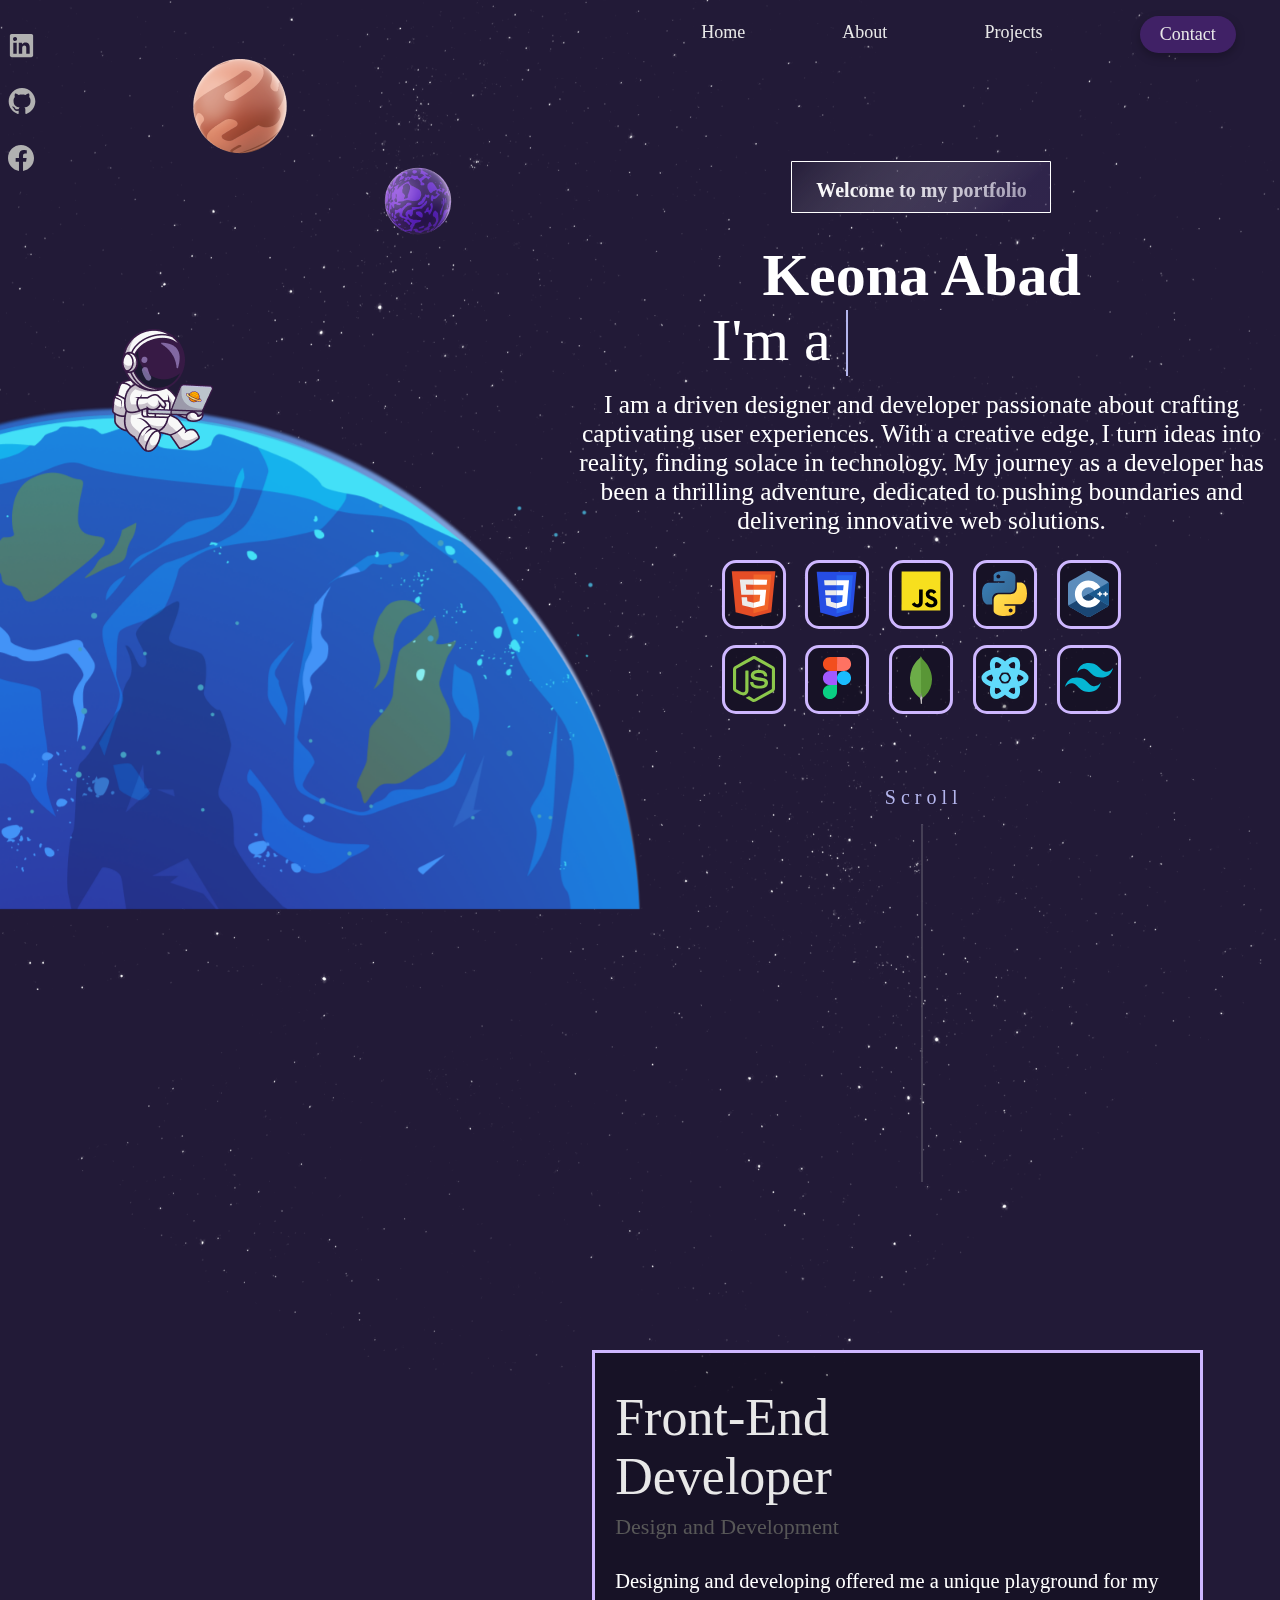
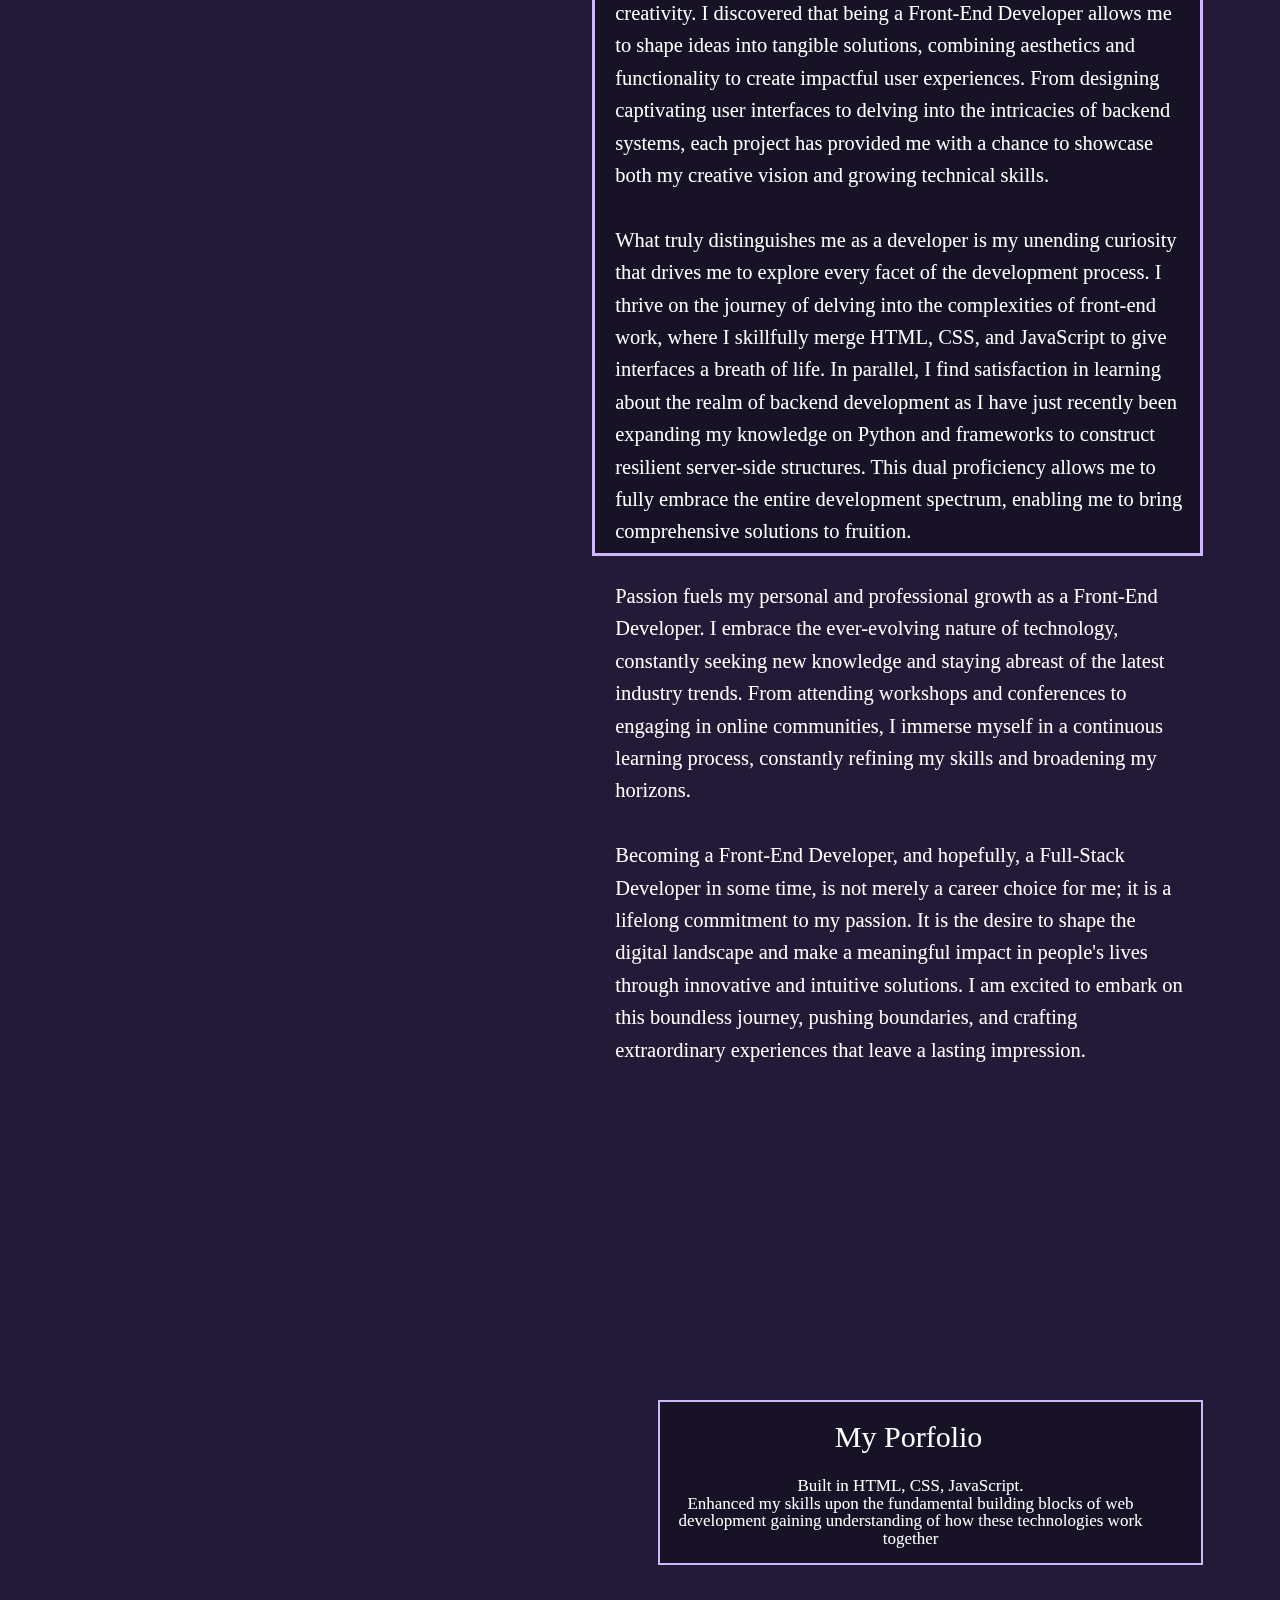
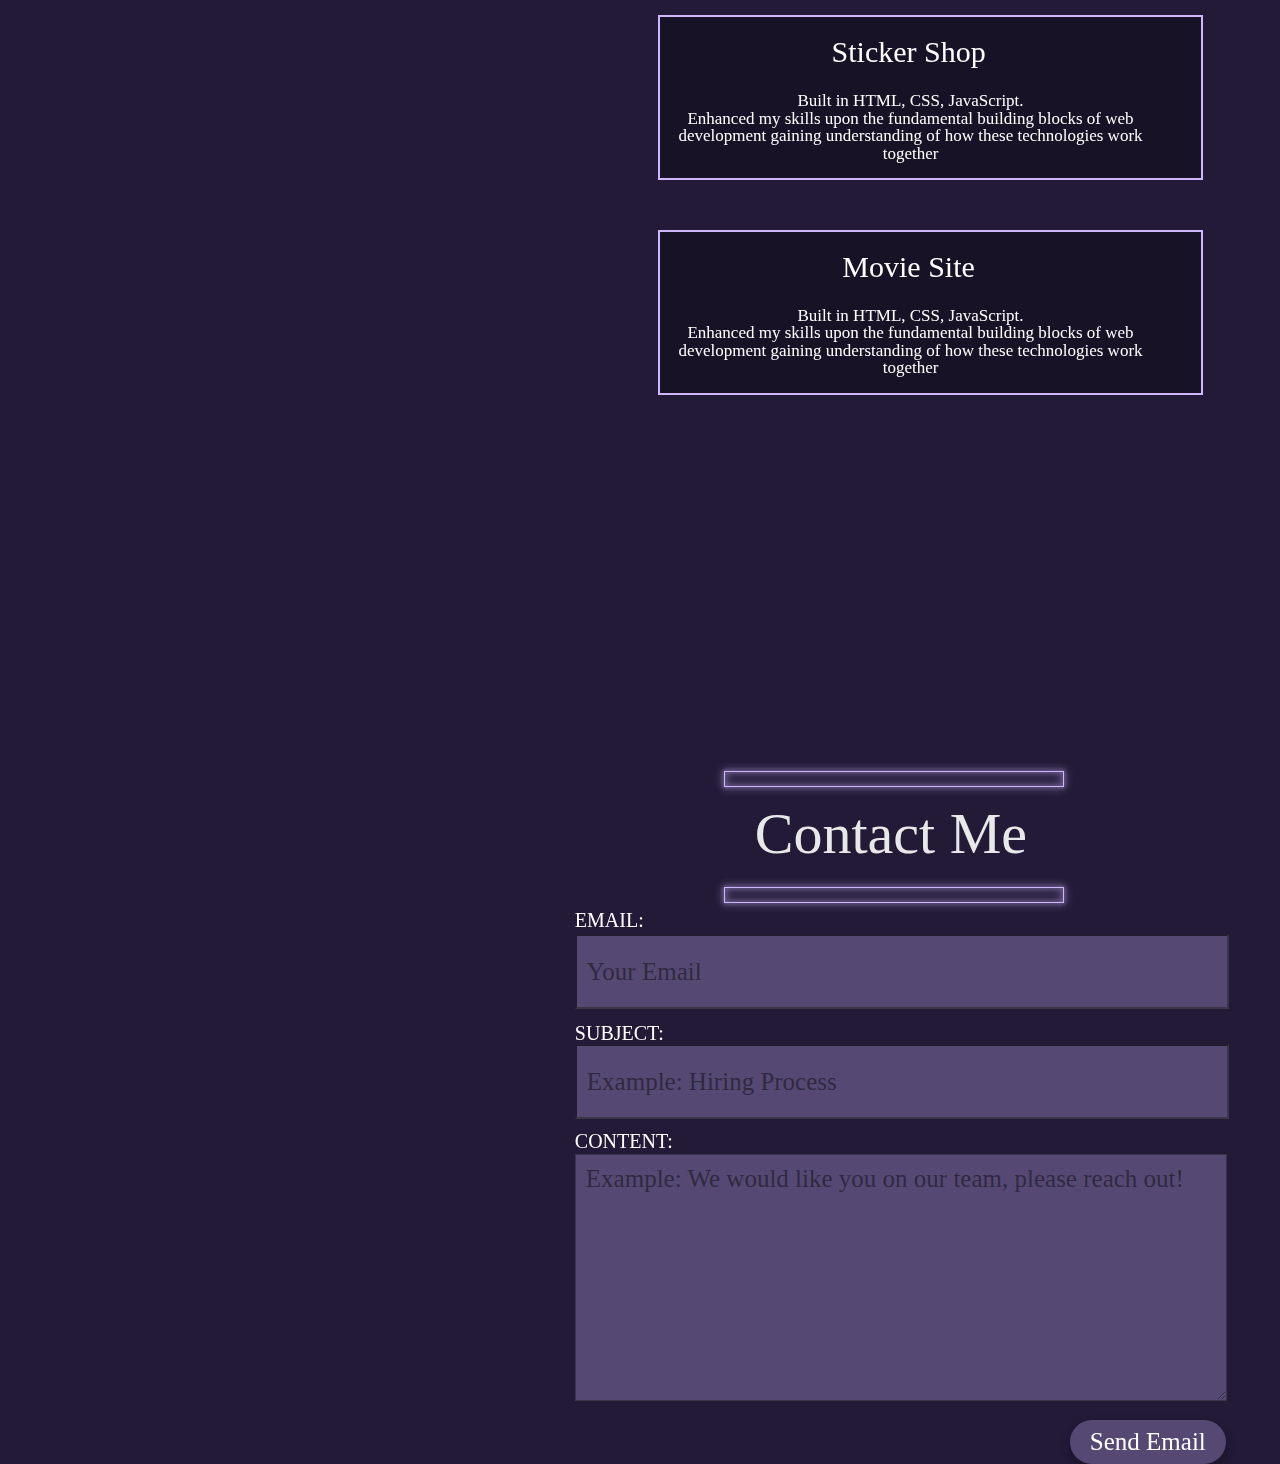
==== commit 574d96d4: "Merge remote-tracking branch 'refs/remotes/origin/main'" ====
--- a/index.html
+++ b/index.html
@@ -242,15 +242,44 @@
 
 <!-- About -->
 <section id="About" class="about-section"></section>
-<div class="about-me-block" style="background-image: url('resume\ photo.png')"></div>
+<div class="about-me-block">
+    <div class="about-me-paragraph-text">
+        <div><h1 class="front-end-developer-text">Front-End <br>Developer</h1></div>
+        <div class="design-and-development-placement"><h3 class="design-and-development-text">Design and Development</h3></div>
+        <div class="my-name-is-keona-placement"><p class="my-name-is-keona-text">
+            Designing and developing offered me a unique playground for my creativity. I  discovered that being a Front-End Developer allows me to shape ideas into tangible 
+            solutions, combining aesthetics and functionality to create impactful user experiences. From designing captivating user interfaces to delving into the intricacies of backend systems, 
+            each project has provided me with a chance to showcase both my creative vision and growing technical skills.
+            <br>  
+            <br>
+
+            What truly distinguishes me as a developer is my unending curiosity that drives me to explore every facet of the development process.
+            I thrive on the journey of delving into the complexities of front-end work, where I skillfully merge HTML, CSS, and JavaScript to give  interfaces a breath 
+            of life. In parallel, I find  satisfaction in learning about the realm of backend development as I have just recently been expanding my knowledge on Python and frameworks to construct 
+            resilient server-side structures. 
+            This dual proficiency allows me to fully embrace the entire development spectrum, enabling me to bring comprehensive solutions to fruition.
+            <br>
+            <br>
+            Passion fuels my personal and professional growth as a Front-End Developer. I embrace  the ever-evolving nature of technology, constantly seeking new 
+            knowledge and staying  abreast of the latest industry trends. From attending workshops and conferences to  engaging in online communities, I immerse myself in 
+            a continuous learning process,   constantly refining my skills and broadening my horizons.
+            <br>
+            <br>
+            Becoming a Front-End Developer, and hopefully, a Full-Stack Developer in some time, is not merely a career choice for me; it is a lifelong  commitment to my passion. 
+            It is the desire to shape the digital landscape and make a  meaningful impact in people's lives through innovative and intuitive solutions. 
+            I am  excited to embark on this boundless journey, pushing boundaries, and crafting  extraordinary experiences that leave a lasting impression.
+          </p></div>
+    </div>
+
+</div>
     
 
 
 
 
+
+
       
-
-
 <!-- Projects -->
 <section id="Projects" class="projects-section"></section>
 <div class="entire-projects-block">
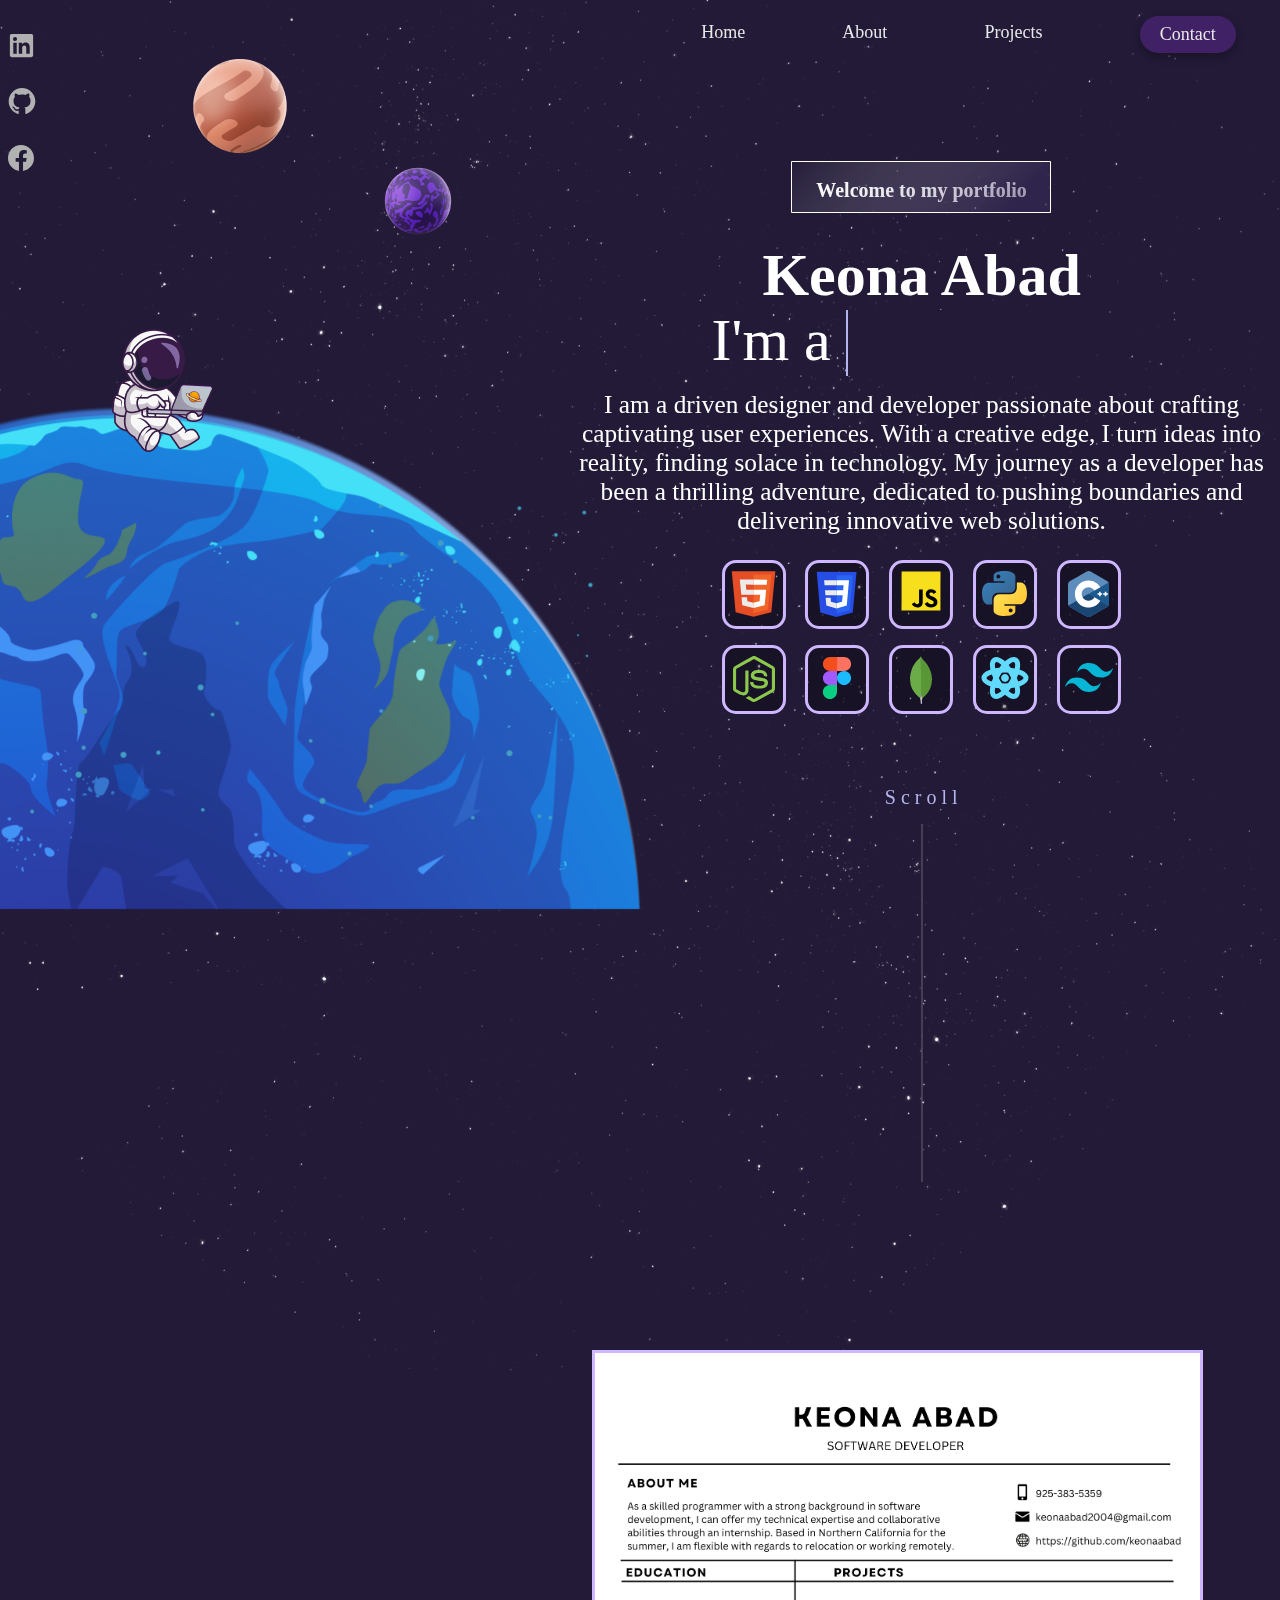
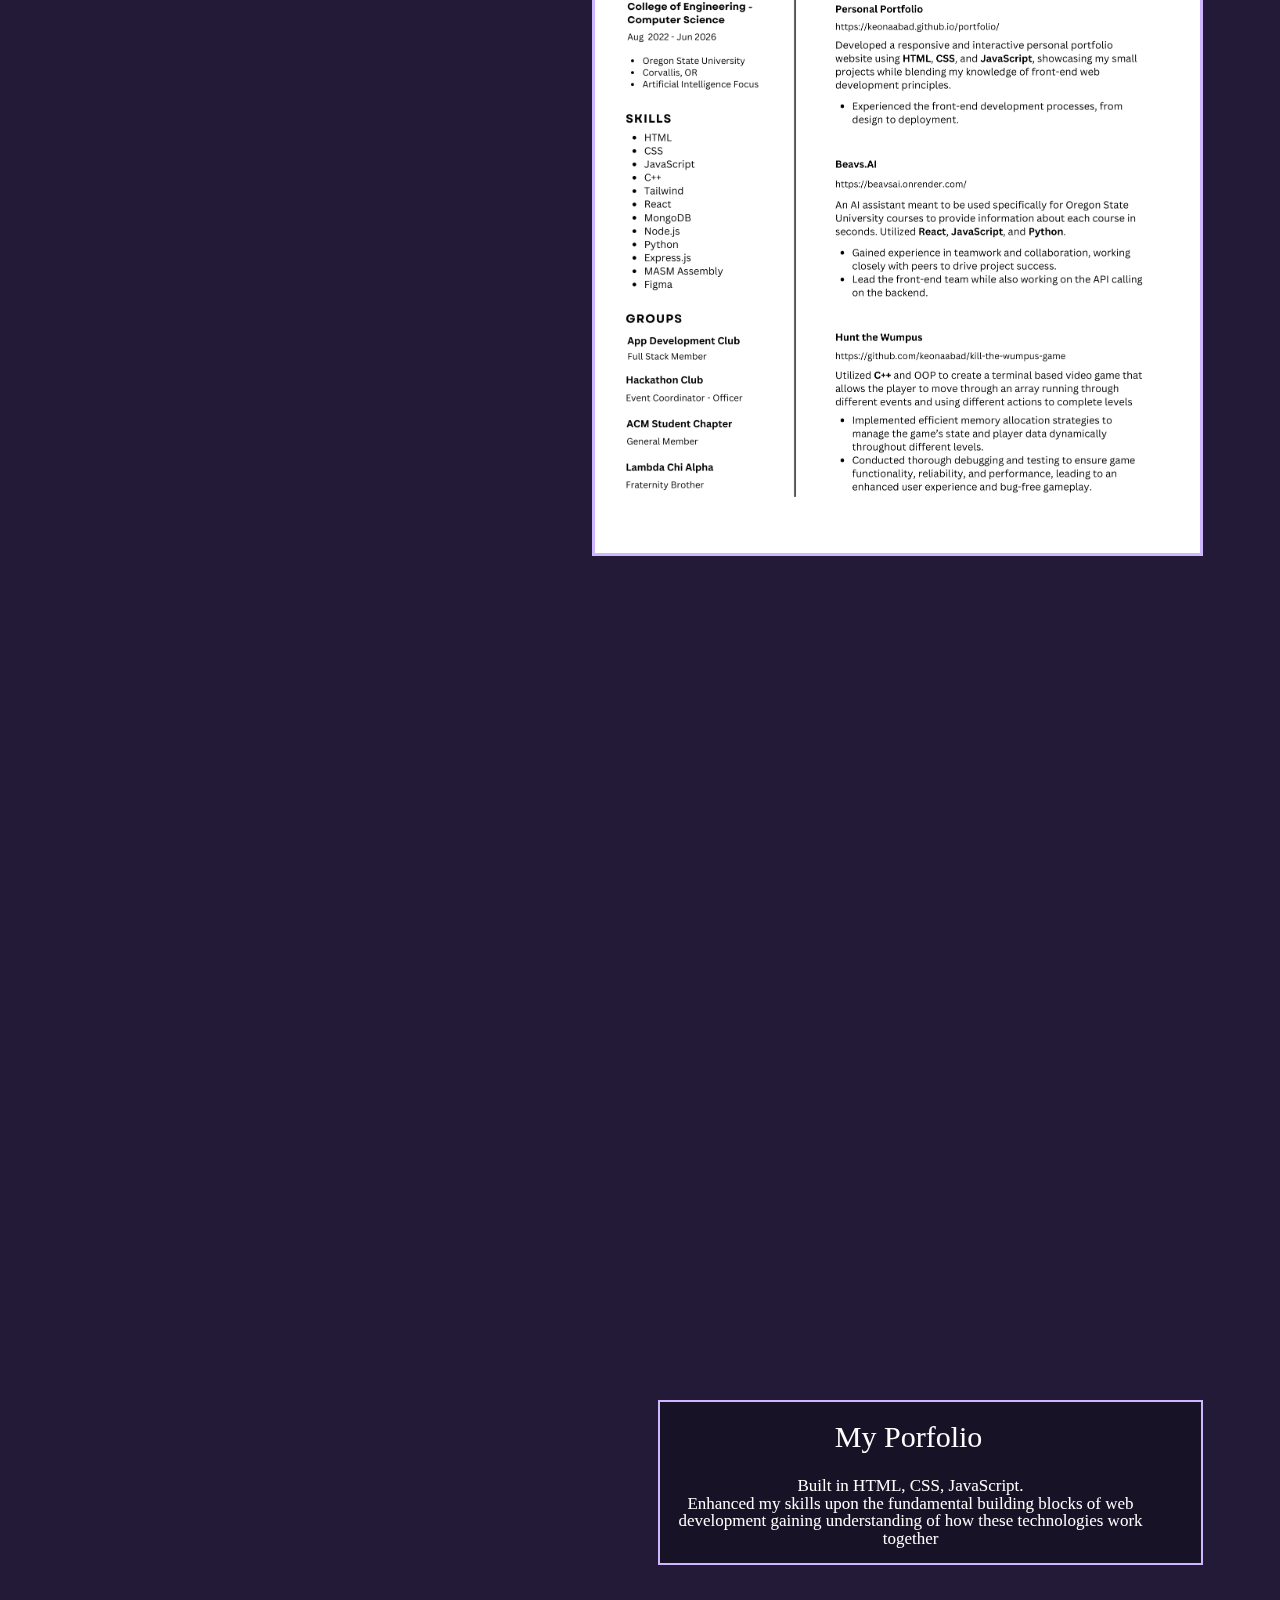
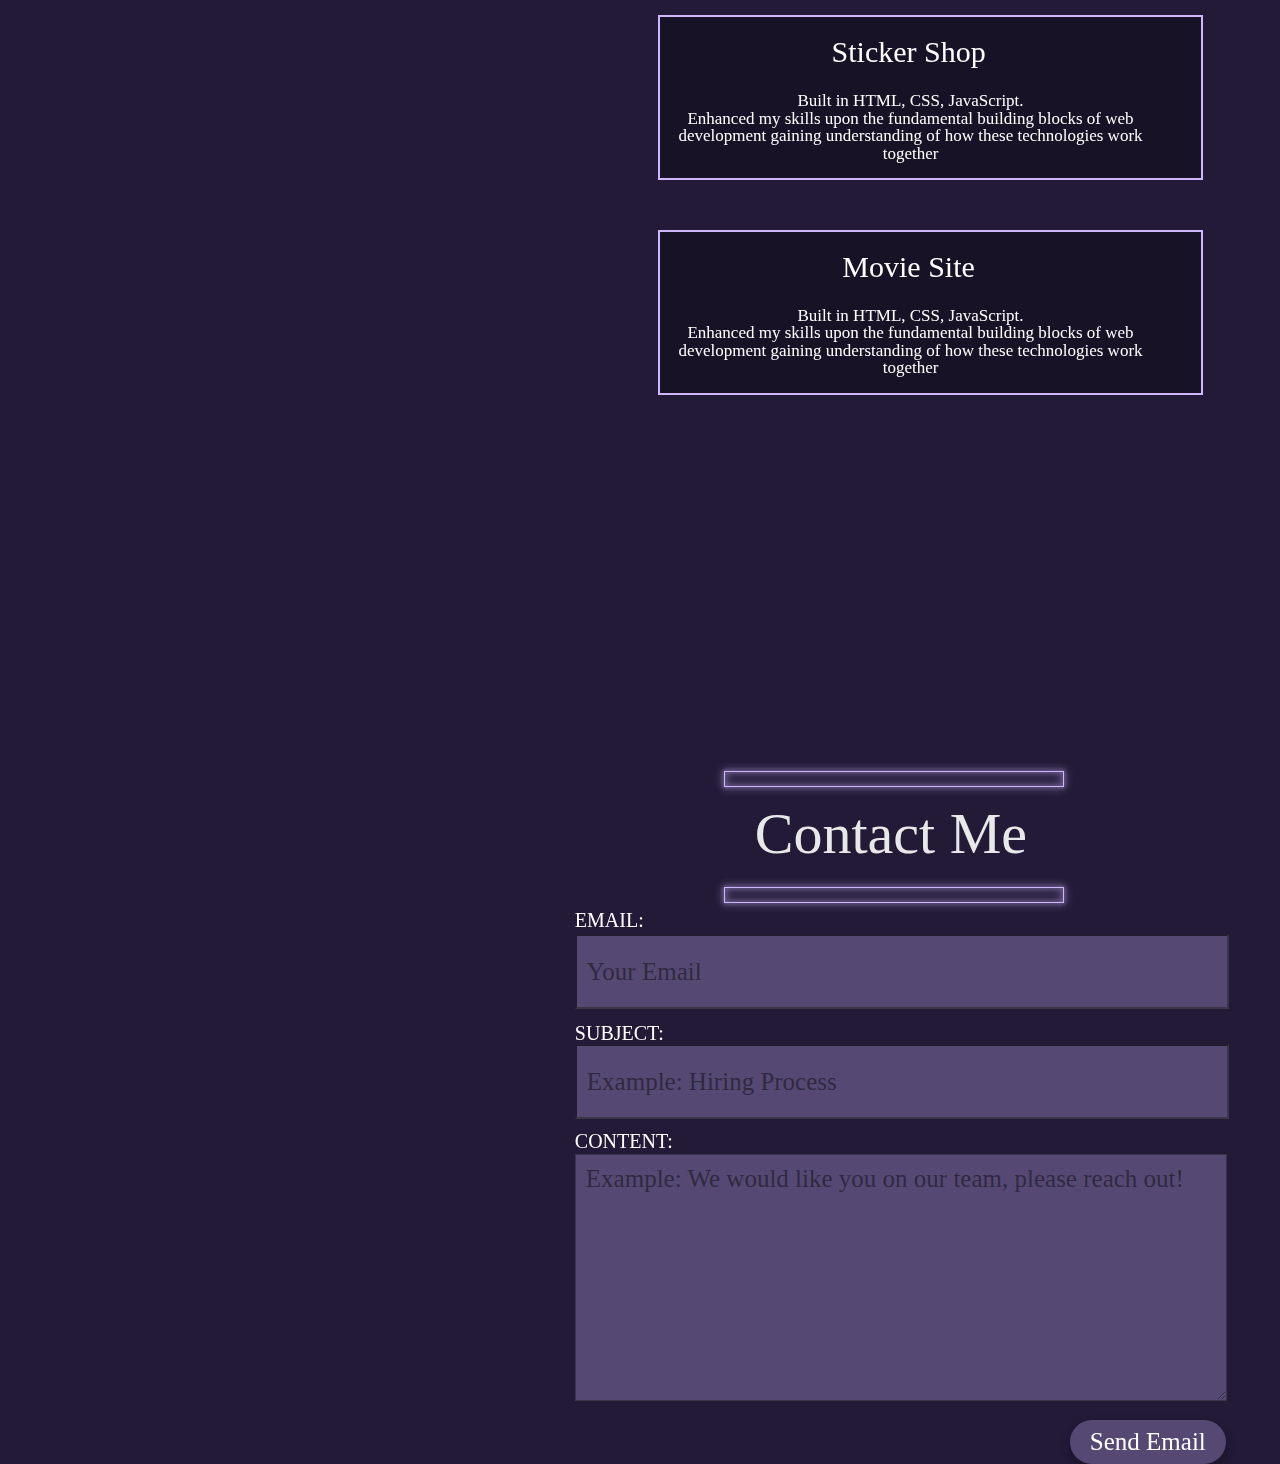
==== commit e2a8f582: "commited changed about" ====
--- a/index.html
+++ b/index.html
@@ -242,40 +242,9 @@
 
 <!-- About -->
 <section id="About" class="about-section"></section>
-<div class="about-me-block">
-    <div class="about-me-paragraph-text">
-        <div><h1 class="front-end-developer-text">Front-End <br>Developer</h1></div>
-        <div class="design-and-development-placement"><h3 class="design-and-development-text">Design and Development</h3></div>
-        <div class="my-name-is-keona-placement"><p class="my-name-is-keona-text">
-            Designing and developing offered me a unique playground for my creativity. I  discovered that being a Front-End Developer allows me to shape ideas into tangible 
-            solutions, combining aesthetics and functionality to create impactful user experiences. From designing captivating user interfaces to delving into the intricacies of backend systems, 
-            each project has provided me with a chance to showcase both my creative vision and growing technical skills.
-            <br>  
-            <br>
-
-            What truly distinguishes me as a developer is my unending curiosity that drives me to explore every facet of the development process.
-            I thrive on the journey of delving into the complexities of front-end work, where I skillfully merge HTML, CSS, and JavaScript to give  interfaces a breath 
-            of life. In parallel, I find  satisfaction in learning about the realm of backend development as I have just recently been expanding my knowledge on Python and frameworks to construct 
-            resilient server-side structures. 
-            This dual proficiency allows me to fully embrace the entire development spectrum, enabling me to bring comprehensive solutions to fruition.
-            <br>
-            <br>
-            Passion fuels my personal and professional growth as a Front-End Developer. I embrace  the ever-evolving nature of technology, constantly seeking new 
-            knowledge and staying  abreast of the latest industry trends. From attending workshops and conferences to  engaging in online communities, I immerse myself in 
-            a continuous learning process,   constantly refining my skills and broadening my horizons.
-            <br>
-            <br>
-            Becoming a Front-End Developer, and hopefully, a Full-Stack Developer in some time, is not merely a career choice for me; it is a lifelong  commitment to my passion. 
-            It is the desire to shape the digital landscape and make a  meaningful impact in people's lives through innovative and intuitive solutions. 
-            I am  excited to embark on this boundless journey, pushing boundaries, and crafting  extraordinary experiences that leave a lasting impression.
-          </p></div>
-    </div>
-
-</div>
+<div class="about-me-block" style="background-image: url('resume\ photo.png')"></div>
     
-
-
-
+      
 
 
 
